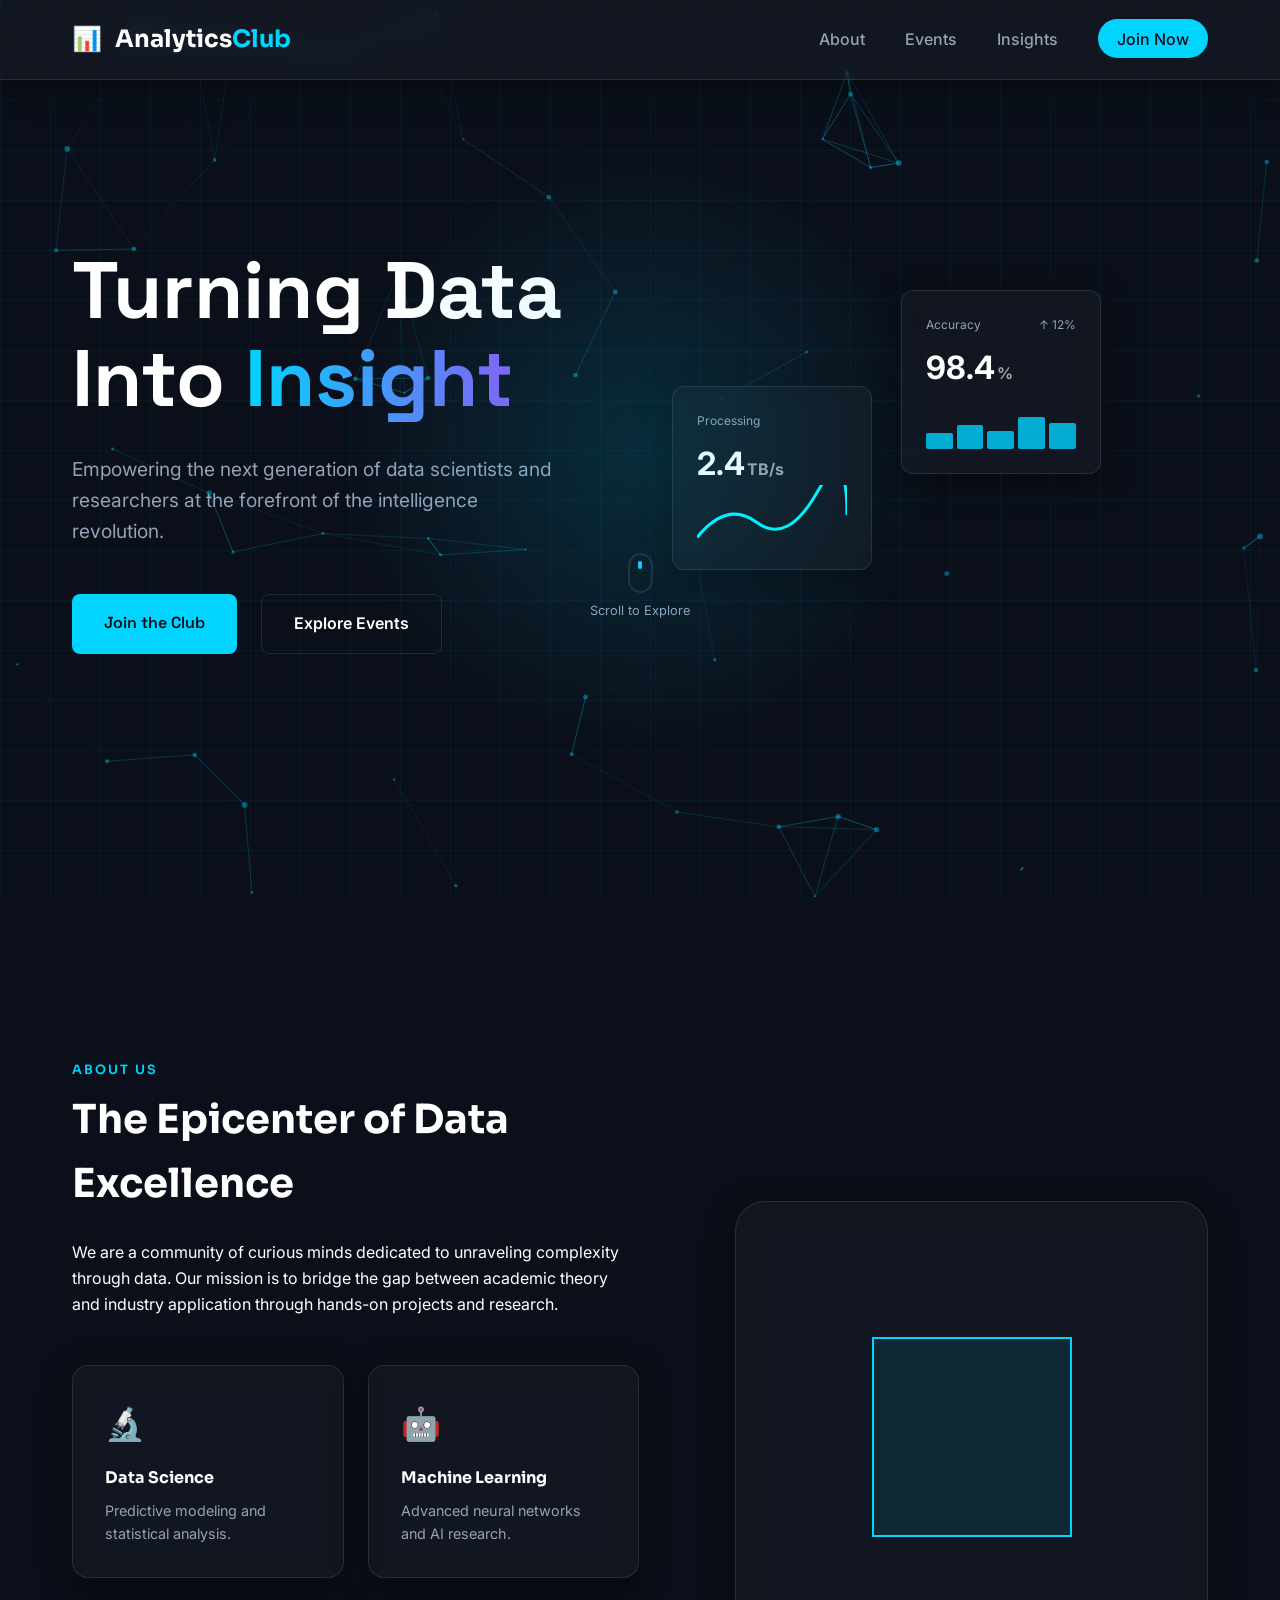
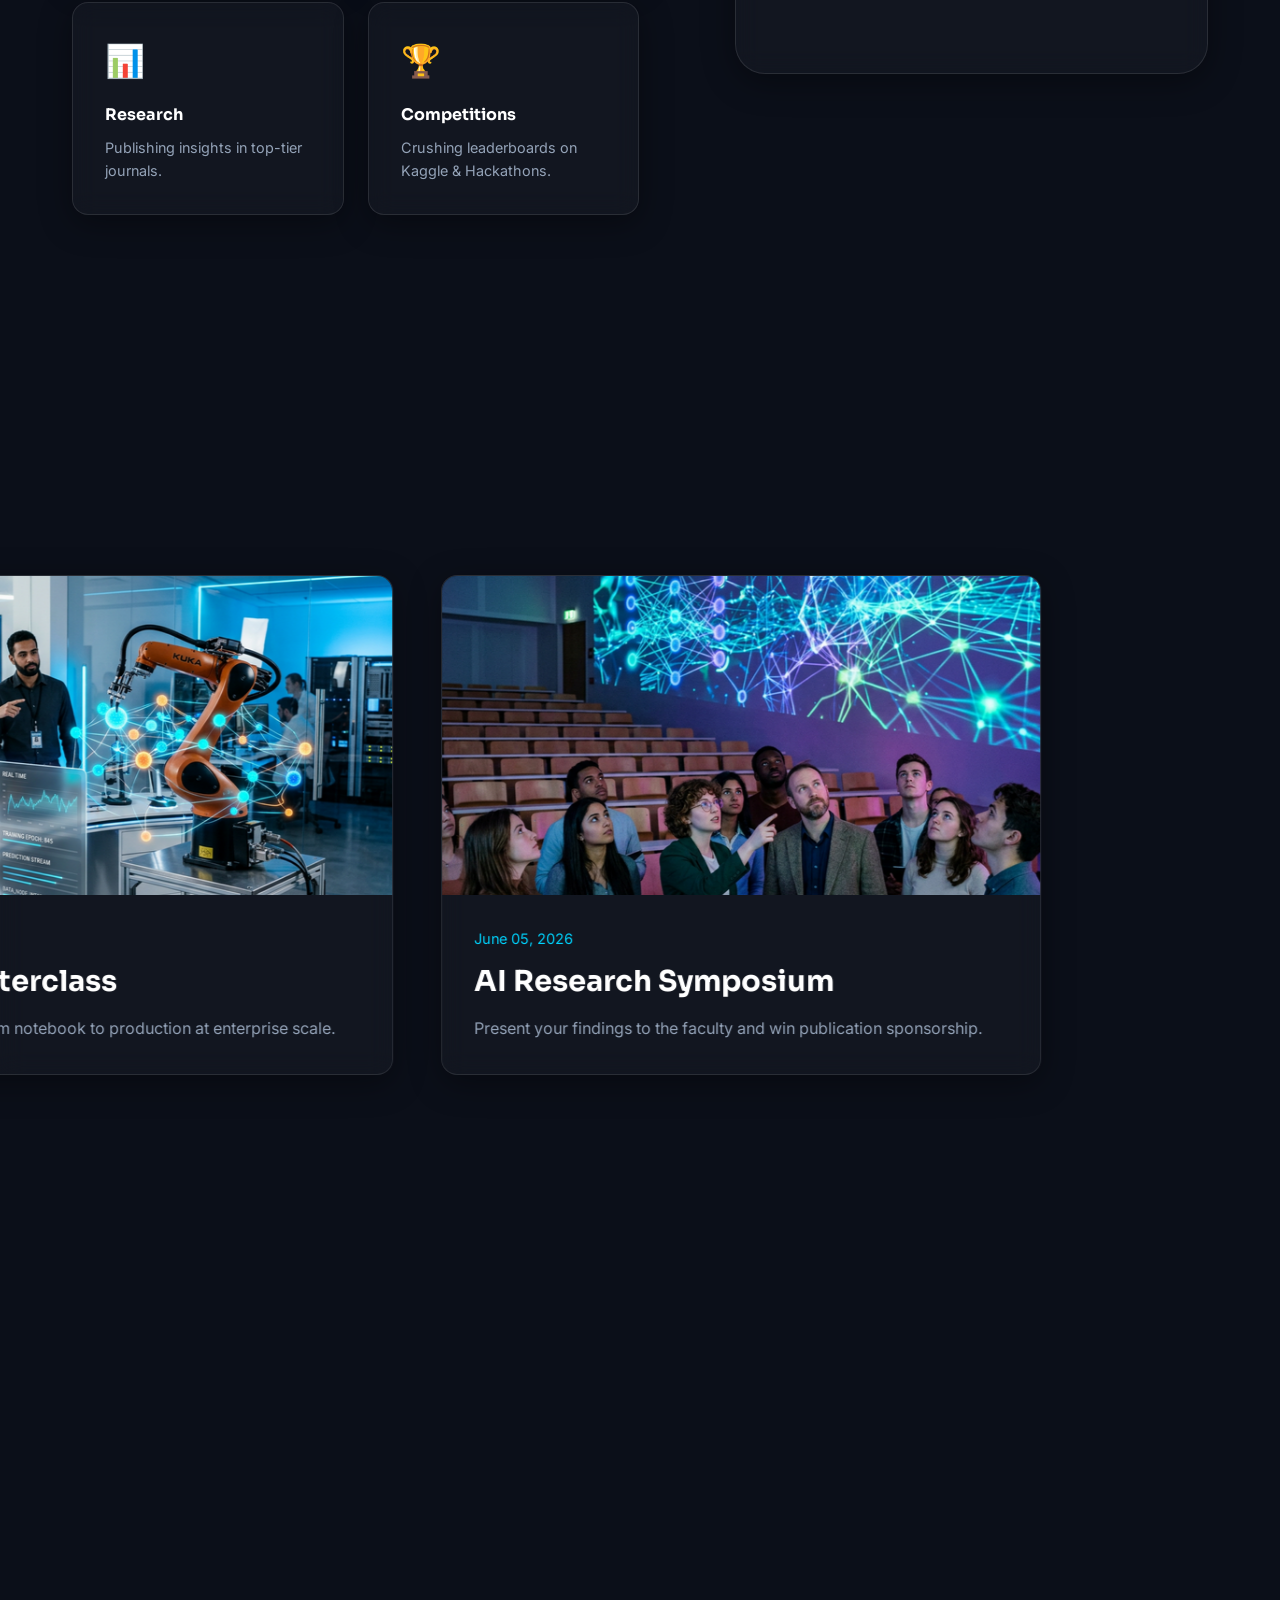
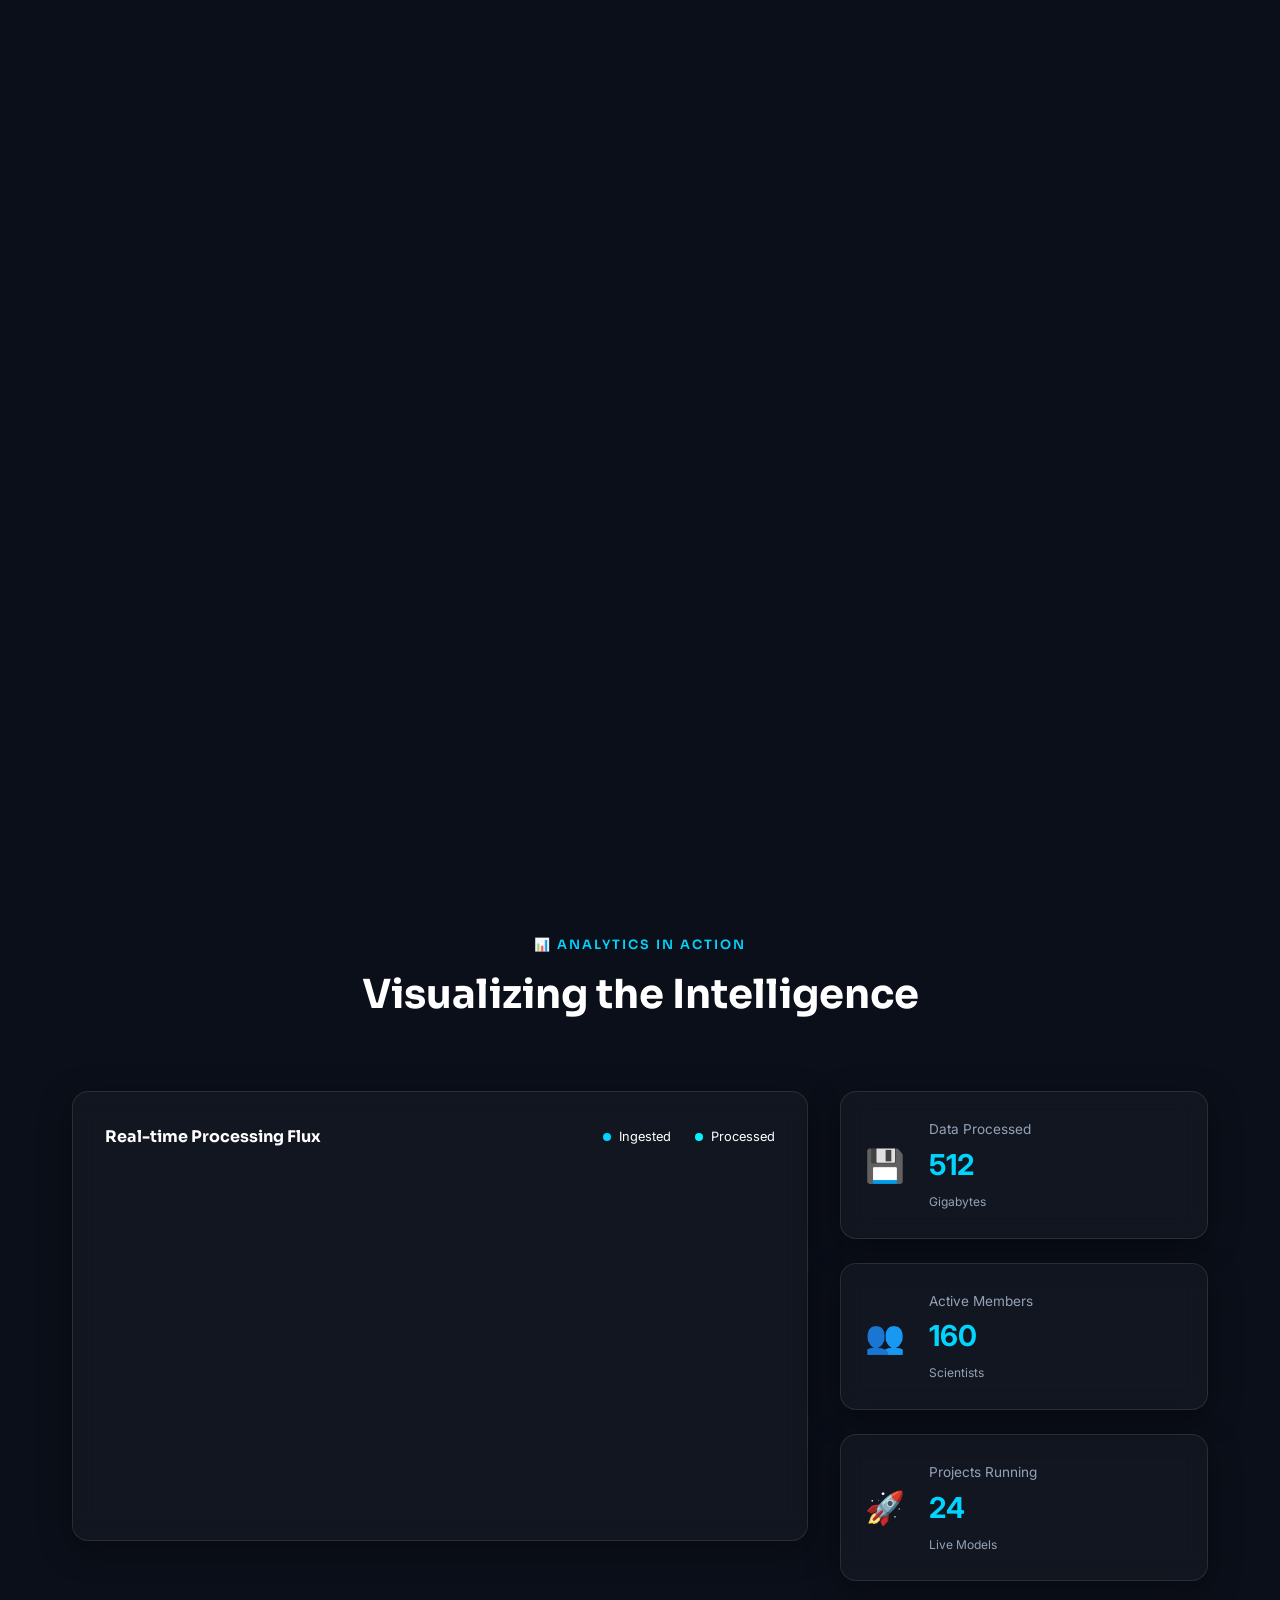
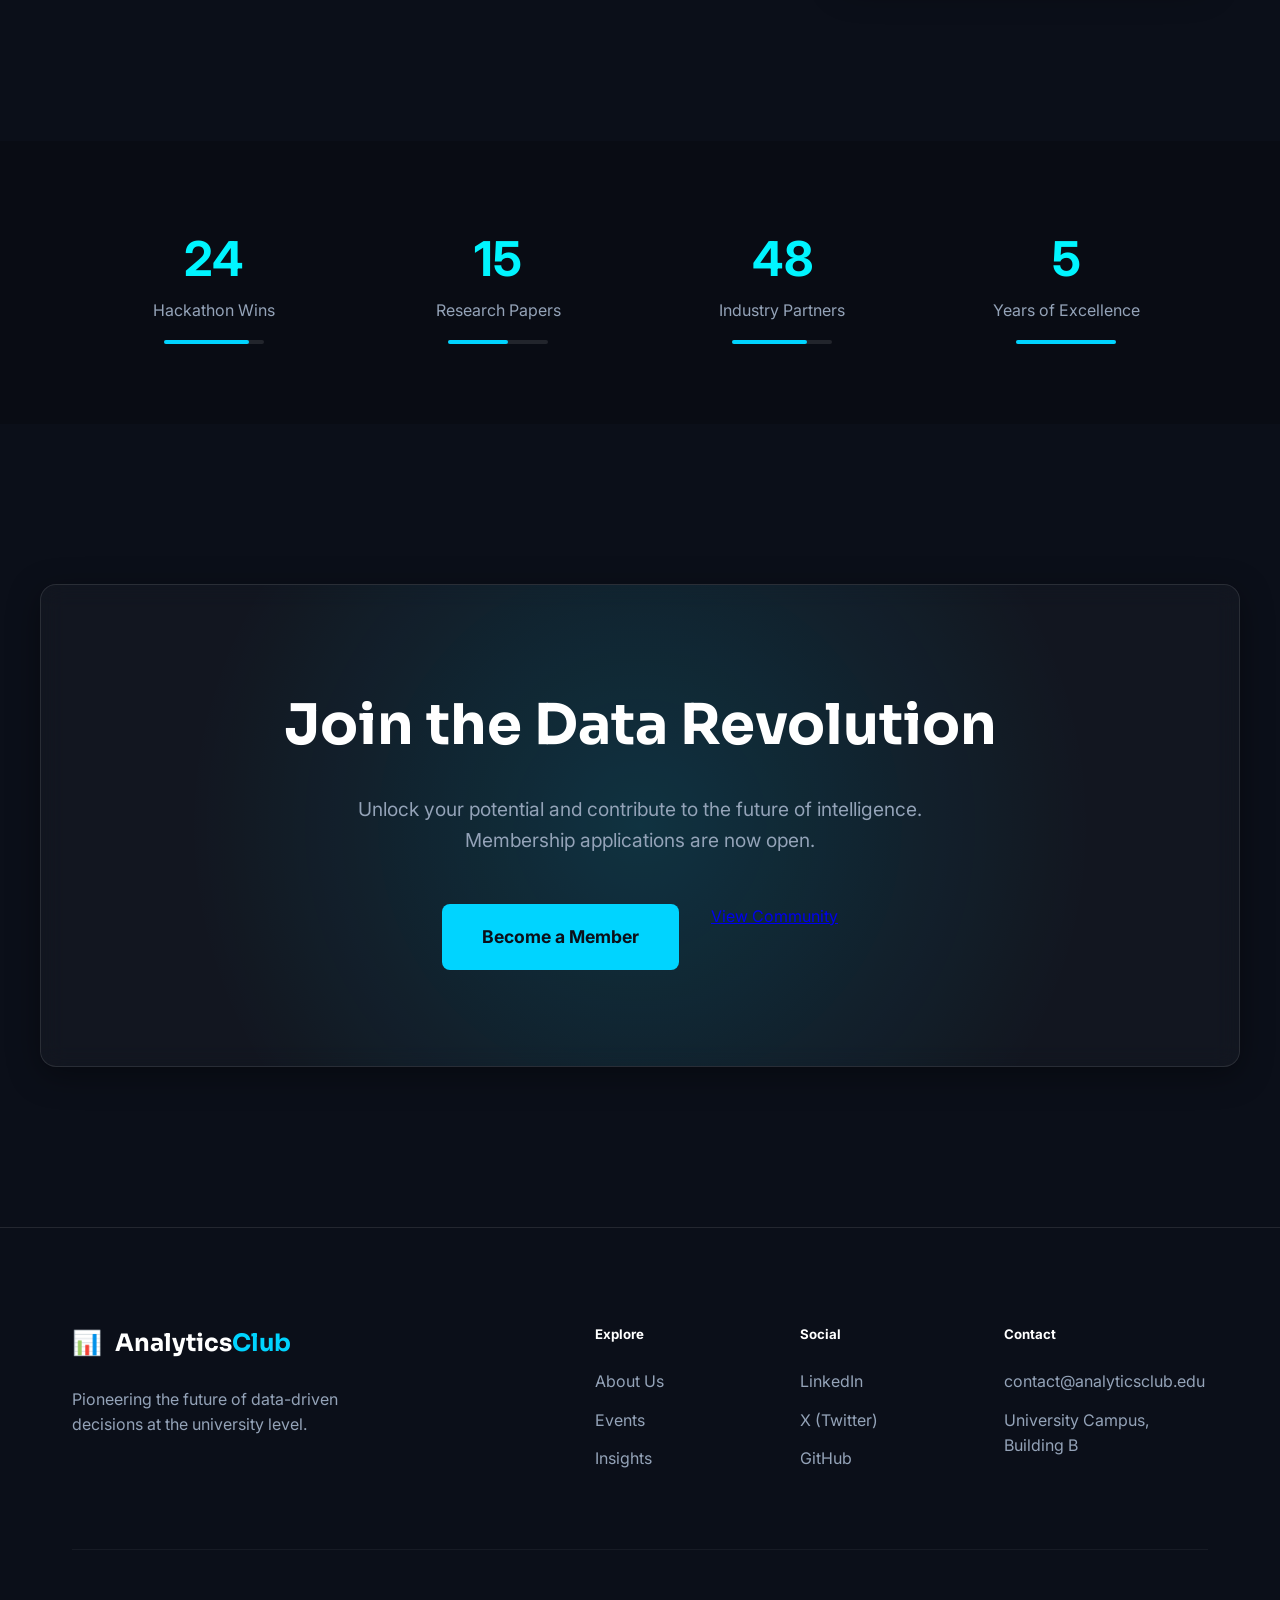
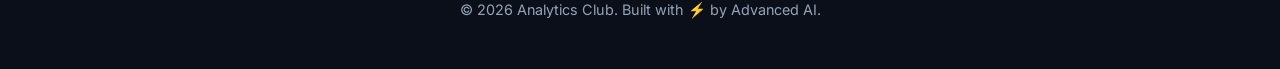
==== index.html @ 56b75495 "fixed index page" ====
<!DOCTYPE html>
<html lang="en">
<head>
    <meta charset="UTF-8">
    <meta name="viewport" content="width=device-width, initial-scale=1.0">
    <title>Analytics Club | Turning Data Into Insight</title>
    <!-- Modern Tech Fonts -->
    <link rel="preconnect" href="https://fonts.googleapis.com">
    <link rel="preconnect" href="https://fonts.gstatic.com" crossorigin>
    <link href="https://fonts.googleapis.com/css2?family=Inter:wght@300;400;600;700&family=Sora:wght@400;600;700&family=Space+Grotesk:wght@400;500;700&display=swap" rel="stylesheet">
    <link rel="stylesheet" href="/css/home.css">
</head>
<body class="deep-analytics">
    <!-- Cursor Spotlight Effect -->
    <div id="cursor-glow"></div>

    <!-- Navigation -->
    <div id="navbar"></div>

    <main>
        <!-- Hero Section -->
        <section id="hero" class="hero-section">
            <div class="grid-background"></div>
            <canvas id="hero-canvas"></canvas>
            
            <div class="container hero-content">
                <div class="hero-text-wrapper translate-z">
                    <h1 class="hero-title animate-in">Turning Data Into <span class="gradient-text">Insight</span></h1>
                    <p class="hero-subtitle animate-in">Empowering the next generation of data scientists and researchers at the forefront of the intelligence revolution.</p>
                    <div class="hero-actions animate-in">
                        <a href="#join" class="btn-primary">Join the Club</a>
                        <a href="#events" class="btn-secondary">Explore Events</a>
                    </div>
                </div>

                <!-- Floating UI Cards -->
                <div class="floating-ui-elements">
                    <div class="ui-card glass float-1">
                        <div class="card-header">
                            <span class="label">Accuracy</span>
                            <span class="trend pos">↑ 12%</span>
                        </div>
                        <div class="card-value">98.4<span class="unit">%</span></div>
                        <div class="mini-chart bar-chart">
                            <div class="bar" style="height: 40%"></div>
                            <div class="bar" style="height: 60%"></div>
                            <div class="bar" style="height: 45%"></div>
                            <div class="bar" style="height: 80%"></div>
                            <div class="bar" style="height: 65%"></div>
                        </div>
                    </div>
                    <div class="ui-card glass float-2">
                        <div class="card-header">
                            <span class="label">Processing</span>
                        </div>
                        <div class="card-value">2.4<span class="unit">TB/s</span></div>
                        <div class="mini-chart line-chart">
                            <svg viewBox="0 0 100 40">
                                <path d="M0 35 Q 20 10, 40 25 T 80 5 T 100 20" fill="none" stroke="var(--neon-cyan)" stroke-width="2" />
                            </svg>
                        </div>
                    </div>
                </div>

                <div class="scroll-indicator">
                    <div class="mouse">
                        <div class="wheel"></div>
                    </div>
                    <span>Scroll to Explore</span>
                </div>
            </div>
        </section>

        <!-- About Section -->
        <section id="about" class="about-section">
            <div class="container grid-split">
                <div class="about-text reveal-left">
                    <h2 class="section-tag">About Us</h2>
                    <h3 class="section-title">The Epicenter of Data Excellence</h3>
                    <p>We are a community of curious minds dedicated to unraveling complexity through data. Our mission is to bridge the gap between academic theory and industry application through hands-on projects and research.</p>
                    
                    <div class="feature-grid">
                        <div class="feature-card glass">
                            <div class="icon">🔬</div>
                            <h4>Data Science</h4>
                            <p>Predictive modeling and statistical analysis.</p>
                        </div>
                        <div class="feature-card glass">
                            <div class="icon">🤖</div>
                            <h4>Machine Learning</h4>
                            <p>Advanced neural networks and AI research.</p>
                        </div>
                        <div class="feature-card glass">
                            <div class="icon">📊</div>
                            <h4>Research</h4>
                            <p>Publishing insights in top-tier journals.</p>
                        </div>
                        <div class="feature-card glass">
                            <div class="icon">🏆</div>
                            <h4>Competitions</h4>
                            <p>Crushing leaderboards on Kaggle & Hackathons.</p>
                        </div>
                    </div>
                </div>
                <div class="about-visual reveal-right">
                    <div class="visual-wrapper glass">
                        <!-- Dynamic Analytics Mesh or Image -->
                        <div class="analytics-cube">
                            <div class="side front"></div>
                            <div class="side back"></div>
                            <div class="side right"></div>
                            <div class="side left"></div>
                            <div class="side top"></div>
                            <div class="side bottom"></div>
                        </div>
                        <div class="nodes-overlay"></div>
                    </div>
                </div>
            </div>
        </section>

        <!-- Horizontal Scroll Events Section -->
        <section id="events" class="horizontal-scroll-container">
            <div class="sticky-wrapper">
                <div class="scroll-content">
                    <div class="section-intro">
                        <h2 class="section-tag">Events</h2>
                        <h3 class="section-title">Upcoming Frontiers</h3>
                    </div>
                    <div class="event-cards-track">
                        <!-- Event Card 1 -->
                        <div class="event-card glass">
                            <div class="card-img">
                                <img src="/assets/images/event1.jpg" alt="Data Summit">
                                <div class="card-glow"></div>
                            </div>
                            <div class="card-info">
                                <span class="card-date">March 15, 2026</span>
                                <h4>Global Data Summit</h4>
                                <p>Join top industry leaders for a day of intensive workshops and networking.</p>
                            </div>
                        </div>
                        <!-- Event Card 2 -->
                        <div class="event-card glass">
                            <div class="card-img">
                                <img src="/assets/images/event2.jpg" alt="Hackathon">
                                <div class="card-glow"></div>
                            </div>
                            <div class="card-info">
                                <span class="card-date">April 02, 2026</span>
                                <h4>Deep Learning Hackathon</h4>
                                <p>48 hours of non-stop building. $10k in prizes for the most innovative models.</p>
                            </div>
                        </div>
                        <!-- Event Card 3 -->
                        <div class="event-card glass">
                            <div class="card-img">
                                <img src="/assets/images/event3.jpg" alt="ML Workshop">
                                <div class="card-glow"></div>
                            </div>
                            <div class="card-info">
                                <span class="card-date">May 10, 2026</span>
                                <h4>MLOps Masterclass</h4>
                                <p>Scaling intelligence from notebook to production at enterprise scale.</p>
                            </div>
                        </div>
                         <!-- Event Card 4 -->
                         <div class="event-card glass">
                            <div class="card-img">
                                <img src="/assets/images/event4.jpg" alt="Research Night">
                                <div class="card-glow"></div>
                            </div>
                            <div class="card-info">
                                <span class="card-date">June 05, 2026</span>
                                <h4>AI Research Symposium</h4>
                                <p>Present your findings to the faculty and win publication sponsorship.</p>
                            </div>
                        </div>
                    </div>
                </div>
            </div>
        </section>

        <!-- Live Data Visualization Section -->
        <section id="analytics" class="analytics-section">
            <div class="container">
                <div class="section-header center">
                    <h2 class="section-tag">📊 Analytics in Action</h2>
                    <h3 class="section-title">Visualizing the Intelligence</h3>
                </div>

                <div class="dashboard-grid">
                    <div class="main-viz-card glass reveal-up">
                        <div class="viz-header">
                            <h4>Real-time Processing Flux</h4>
                            <div class="viz-legend">
                                <span><i class="dot blue"></i> Ingested</span>
                                <span><i class="dot cyan"></i> Processed</span>
                            </div>
                        </div>
                        <div class="canvas-container">
                            <canvas id="live-chart"></canvas>
                        </div>
                    </div>

                    <div class="stats-sidebar">
                        <div class="stat-card glass reveal-right" data-delay="0.1">
                            <div class="stat-icon">💾</div>
                            <div class="stat-info">
                                <span class="label">Data Processed</span>
                                <div class="value counter" data-target="1520">0</div>
                                <span class="unit">Gigabytes</span>
                            </div>
                        </div>
                        <div class="stat-card glass reveal-right" data-delay="0.2">
                            <div class="stat-icon">👥</div>
                            <div class="stat-info">
                                <span class="label">Active Members</span>
                                <div class="value counter" data-target="450">0</div>
                                <span class="unit">Scientists</span>
                            </div>
                        </div>
                        <div class="stat-card glass reveal-right" data-delay="0.3">
                            <div class="stat-icon">🚀</div>
                            <div class="stat-info">
                                <span class="label">Projects Running</span>
                                <div class="value counter" data-target="28">0</div>
                                <span class="unit">Live Models</span>
                            </div>
                        </div>
                    </div>
                </div>
            </div>
        </section>

        <!-- Achievements Section -->
        <section class="achievements-section">
            <div class="container">
                <div class="achievements-grid">
                    <div class="achievement-item">
                        <div class="stat-value counter" data-target="50">0</div>
                        <div class="stat-label">Hackathon Wins</div>
                        <div class="mini-bar-track"><div class="mini-bar" style="width: 85%"></div></div>
                    </div>
                    <div class="achievement-item">
                        <div class="stat-value counter" data-target="15">0</div>
                        <div class="stat-label">Research Papers</div>
                        <div class="mini-bar-track"><div class="mini-bar" style="width: 60%"></div></div>
                    </div>
                    <div class="achievement-item">
                        <div class="stat-value counter" data-target="120">0</div>
                        <div class="stat-label">Industry Partners</div>
                        <div class="mini-bar-track"><div class="mini-bar" style="width: 75%"></div></div>
                    </div>
                    <div class="achievement-item">
                        <div class="stat-value counter" data-target="5">0</div>
                        <div class="stat-label">Years of Excellence</div>
                        <div class="mini-bar-track"><div class="mini-bar" style="width: 100%"></div></div>
                    </div>
                </div>
            </div>
        </section>

        <!-- CTA Section -->
        <section id="join" class="cta-section">
            <div class="container glass cta-inner">
                <div class="glow-bg"></div>
                <h2 class="reveal-up">Join the Data Revolution</h2>
                <p class="reveal-up">Unlock your potential and contribute to the future of intelligence. Membership applications are now open.</p>
                <div class="cta-btns reveal-up">
                    <a href="#" class="btn-primary-glowing">Become a Member</a>
                    <a href="#" class="btn-outline">View Community</a>
                </div>
            </div>
        </section>
    </main>

    <!-- Footer -->
    <div id="footer"></div>

    <script src="/js/components.js"></script>
    <script src="/js/home.js"></script>
</body>
</html>
---- css/home.css ----
:root {
    /* Color Palette */
    --bg-deep: #0B0F19;
    --bg-card: rgba(255, 255, 255, 0.03);
    --bg-card-hover: rgba(255, 255, 255, 0.06);
    --border-glass: rgba(255, 255, 255, 0.1);
    
    --neon-blue: #00D4FF;
    --neon-cyan: #00F5FF;
    --neon-violet: #8B5CF6;
    --text-primary: #FFFFFF;
    --text-secondary: #94A3B8;
    
    --gradient-blue: linear-gradient(135deg, #00D4FF 0%, #0072FF 100%);
    --gradient-fusion: linear-gradient(90deg, #00D4FF 0%, #8B5CF6 100%);
    --gradient-glow: radial-gradient(circle at var(--mouse-x, 50%) var(--mouse-y, 50%), rgba(0, 212, 255, 0.15) 0%, transparent 40%);

    /* Spacing & Sizing */
    --container-width: 1200px;
    --nav-height: 80px;
    
    /* Animation */
    --spring-easing: cubic-bezier(0.4, 0, 0.2, 1);
}

* {
    margin: 0;
    padding: 0;
    box-sizing: border-box;
    scroll-behavior: smooth;
}

body {
    background-color: var(--bg-deep);
    color: var(--text-primary);
    font-family: 'Inter', sans-serif;
    line-height: 1.6;
    overflow-x: hidden;
    -webkit-font-smoothing: antialiased;
}

h1, h2, h3, h4, .logo-text {
    font-family: 'Sora', sans-serif;
    font-weight: 700;
}

.container {
    max-width: var(--container-width);
    margin: 0 auto;
    padding: 0 2rem;
}

/* Global Elements */
.glass {
    background: var(--bg-card);
    backdrop-filter: blur(12px);
    -webkit-backdrop-filter: blur(12px);
    border: 1px solid var(--border-glass);
    border-radius: 16px;
    box-shadow: 0 8px 32px 0 rgba(0, 0, 0, 0.37);
}

.gradient-text {
    background: var(--gradient-fusion);
    -webkit-background-clip: text;
    -webkit-text-fill-color: transparent;
}

.section-tag {
    color: var(--neon-blue);
    text-transform: uppercase;
    letter-spacing: 2px;
    font-size: 0.8rem;
    font-weight: 600;
    margin-bottom: 0.5rem;
    display: block;
}

.section-title {
    font-size: 2.5rem;
    margin-bottom: 1.5rem;
}

.center { text-align: center; }

/* Cursor Glow */
#cursor-glow {
    position: fixed;
    top: 0;
    left: 0;
    width: 100vw;
    height: 100vh;
    pointer-events: none;
    z-index: 9999;
    background: var(--gradient-glow);
    transition: opacity 0.3s;
}

/* Navbar */
.navbar {
    position: fixed;
    top: 0;
    left: 0;
    width: 100%;
    height: var(--nav-height);
    z-index: 1000;
    border-radius: 0;
    border-top: none;
    border-left: none;
    border-right: none;
}

.navbar .container {
    display: flex;
    justify-content: space-between;
    align-items: center;
    height: 100%;
}

.logo {
    display: flex;
    align-items: center;
    gap: 0.8rem;
    font-size: 1.5rem;
}

.logo-text span {
    color: var(--neon-blue);
}

.nav-links {
    display: flex;
    list-style: none;
    gap: 2.5rem;
    align-items: center;
}

.nav-links a {
    text-decoration: none;
    color: var(--text-secondary);
    font-weight: 500;
    transition: color 0.3s;
}

.nav-links a:hover {
    color: var(--neon-blue);
}

/* Buttons */
.btn-primary-sm {
    background: var(--neon-blue);
    color: var(--bg-deep) !important;
    padding: 0.6rem 1.2rem;
    border-radius: 50px;
}

.btn-primary {
    background: var(--neon-blue);
    color: var(--bg-deep);
    padding: 1rem 2rem;
    border-radius: 8px;
    text-decoration: none;
    font-weight: 600;
    font-family: 'Space Grotesk', sans-serif;
    transition: transform 0.3s, box-shadow 0.3s;
    display: inline-block;
}

.btn-primary:hover {
    transform: translateY(-2px);
    box-shadow: 0 0 20px rgba(0, 212, 255, 0.4);
}

.btn-secondary {
    border: 1px solid var(--border-glass);
    color: var(--text-primary);
    padding: 1rem 2rem;
    border-radius: 8px;
    text-decoration: none;
    font-weight: 600;
    transition: background 0.3s;
    display: inline-block;
}

.btn-secondary:hover {
    background: var(--bg-card-hover);
}

.btn-primary-glowing {
    background: var(--neon-blue);
    color: var(--bg-deep);
    padding: 1.2rem 2.5rem;
    border-radius: 8px;
    text-decoration: none;
    font-weight: 700;
    font-size: 1.1rem;
    position: relative;
    overflow: hidden;
    animation: glow-pulse 2s infinite alternate;
}

@keyframes glow-pulse {
    from { box-shadow: 0 0 10px rgba(0, 212, 255, 0.3); }
    to { box-shadow: 0 0 30px rgba(0, 212, 255, 0.6); }
}

/* Hero Section */
.hero-section {
    height: 100vh;
    display: flex;
    align-items: center;
    position: relative;
    overflow: hidden;
}

.grid-background {
    position: absolute;
    inset: 0;
    background-image: 
        linear-gradient(rgba(0, 212, 255, 0.05) 1px, transparent 1px),
        linear-gradient(90deg, rgba(0, 212, 255, 0.05) 1px, transparent 1px);
    background-size: 50px 50px;
    z-index: 1;
}

#hero-canvas {
    position: absolute;
    inset: 0;
    z-index: 2;
}

.hero-content {
    position: relative;
    z-index: 10;
    display: grid;
    grid-template-columns: 1fr 1fr;
    align-items: center;
    gap: 4rem;
}

.hero-title {
    font-size: clamp(3rem, 8vw, 5rem);
    line-height: 1.1;
    margin-bottom: 2rem;
    font-family: 'Space Grotesk', sans-serif;
}

.hero-subtitle {
    font-size: 1.2rem;
    color: var(--text-secondary);
    max-width: 500px;
    margin-bottom: 3rem;
}

.hero-actions {
    display: flex;
    gap: 1.5rem;
}

/* Floating UI */
.floating-ui-elements {
    position: relative;
    height: 400px;
}

.ui-card {
    position: absolute;
    padding: 1.5rem;
    width: 200px;
    border-radius: 12px;
}

.float-1 { top: 10%; right: 20%; animation: float 6s infinite ease-in-out; }
.float-2 { bottom: 20%; left: 0%; animation: float 8s infinite ease-in-out reverse; }

@keyframes float {
    0%, 100% { transform: translateY(0) rotate(0); }
    50% { transform: translateY(-20px) rotate(2deg); }
}

.card-header {
    display: flex;
    justify-content: space-between;
    margin-bottom: 0.5rem;
    font-size: 0.75rem;
    color: var(--text-secondary);
}

.card-value {
    font-size: 2rem;
    font-weight: 700;
    margin-bottom: 1rem;
}

.card-value .unit { font-size: 1rem; opacity: 0.6; margin-left: 2px; }

.mini-chart { height: 40px; display: flex; align-items: flex-end; gap: 4px; }
.bar { flex: 1; background: var(--neon-blue); border-radius: 2px; opacity: 0.8; }

/* Scroll Indicator */
.scroll-indicator {
    position: absolute;
    bottom: 2rem;
    left: 50%;
    transform: translateX(-50%);
    display: flex;
    flex-direction: column;
    align-items: center;
    gap: 0.5rem;
    color: var(--text-secondary);
    font-size: 0.8rem;
    z-index: 10;
}

.mouse {
    width: 25px;
    height: 40px;
    border: 2px solid var(--border-glass);
    border-radius: 20px;
    position: relative;
}

.wheel {
    width: 4px;
    height: 8px;
    background-color: var(--neon-blue);
    border-radius: 2px;
    position: absolute;
    top: 6px;
    left: 50%;
    transform: translateX(-50%);
    animation: scroll-wheel 2s infinite ease-in-out;
}

@keyframes scroll-wheel {
    0% { transform: translate(-50%, 0); opacity: 0; }
    50% { transform: translate(-50%, 10px); opacity: 1; }
    100% { transform: translate(-50%, 15px); opacity: 0; }
}

/* About Section */
.about-section {
    padding: 10rem 0;
}

.grid-split {
    display: grid;
    grid-template-columns: 1.2fr 1fr;
    gap: 6rem;
    align-items: center;
}

.feature-grid {
    display: grid;
    grid-template-columns: 1fr 1fr;
    gap: 1.5rem;
    margin-top: 3rem;
}

.feature-card {
    padding: 2rem;
    transition: transform 0.4s var(--spring-easing), background 0.3s;
    cursor: default;
}

.feature-card:hover {
    transform: translateY(-10px);
    background: var(--bg-card-hover);
    border-color: var(--neon-blue);
}

.feature-card .icon {
    font-size: 2rem;
    margin-bottom: 1rem;
}

.feature-card h4 { margin-bottom: 0.5rem; }
.feature-card p { font-size: 0.9rem; color: var(--text-secondary); }

.about-visual .visual-wrapper {
    aspect-ratio: 1;
    display: flex;
    align-items: center;
    justify-content: center;
    position: relative;
    border-radius: 30px;
    overflow: hidden;
}

.analytics-cube {
    width: 200px;
    height: 200px;
    position: relative;
    transform-style: preserve-3d;
    animation: rotate 20s infinite linear;
}

.side {
    position: absolute;
    width: 100%;
    height: 100%;
    border: 2px solid var(--neon-blue);
    background: rgba(0, 212, 255, 0.05);
}

.front  { transform: translateZ(100px); }
.back   { transform: rotateY(180deg) translateZ(100px); }
.right  { transform: rotateY(90deg) translateZ(100px); }
.left   { transform: rotateY(-90deg) translateZ(100px); }
.top    { transform: rotateX(90deg) translateZ(100px); }
.bottom { transform: rotateX(-90deg) translateZ(100px); }

@keyframes rotate {
    from { transform: rotateX(0) rotateY(0); }
    to { transform: rotateX(360deg) rotateY(360deg); }
}

/* Horizontal Scroll Section */
.horizontal-scroll-container {
    height: 400vh; /* Adjust for scroll length */
    position: relative;
}

.sticky-wrapper {
    position: sticky;
    top: 0;
    height: 100vh;
    display: flex;
    align-items: center;
    overflow: hidden;
    padding: 0;
}

.scroll-content {
    display: flex;
    align-items: center;
    padding: 0 10vw;
    gap: 5vw;
    transition: transform 0.1s linear;
}

.section-intro {
    min-width: 400px;
}

.event-cards-track {
    display: flex;
    gap: 3rem;
}

.event-card {
    min-width: 600px;
    height: 500px;
    padding: 0;
    overflow: hidden;
    display: flex;
    flex-direction: column;
}

.card-img {
    height: 70%;
    position: relative;
    overflow: hidden;
}

.card-img img {
    width: 100%;
    height: 100%;
    object-fit: cover;
    transition: transform 0.6s var(--spring-easing);
}

.event-card:hover .card-img img { transform: scale(1.05); }

.card-glow {
    position: absolute;
    inset: 0;
    background: radial-gradient(circle at center, transparent 30%, rgba(0, 212, 255, 0.2));
    opacity: 0;
    transition: opacity 0.5s;
}

.event-card:hover .card-glow { opacity: 1; }

.card-info {
    padding: 2rem;
    flex-grow: 1;
}

.card-date {
    color: var(--neon-blue);
    font-size: 0.9rem;
    margin-bottom: 0.5rem;
    display: block;
}

.card-info h4 { font-size: 1.8rem; margin-bottom: 0.8rem; }
.card-info p { color: var(--text-secondary); }

/* Analytics Section */
.analytics-section {
    padding: 10rem 0;
}

.dashboard-grid {
    display: grid;
    grid-template-columns: 2fr 1fr;
    gap: 2rem;
    margin-top: 4rem;
}

.main-viz-card {
    padding: 2rem;
    height: 450px;
    display: flex;
    flex-direction: column;
}

.viz-header {
    display: flex;
    justify-content: space-between;
    margin-bottom: 2rem;
}

.viz-legend { display: flex; gap: 1.5rem; font-size: 0.8rem; }
.viz-legend span { display: flex; align-items: center; gap: 0.5rem; }
.dot { width: 8px; height: 8px; border-radius: 50%; }
.dot.blue { background: var(--neon-blue); }
.dot.cyan { background: var(--neon-cyan); }

.canvas-container { flex-grow: 1; position: relative; }
#live-chart { width: 100%; height: 100%; }

.stats-sidebar {
    display: flex;
    flex-direction: column;
    gap: 1.5rem;
}

.stat-card {
    padding: 1.5rem;
    display: flex;
    align-items: center;
    gap: 1.5rem;
}

.stat-icon { font-size: 2rem; }
.stat-info .label { font-size: 0.85rem; color: var(--text-secondary); }
.stat-info .value { font-size: 1.8rem; font-weight: 700; color: var(--neon-blue); }
.stat-info .unit { font-size: 0.75rem; color: var(--text-secondary); }

/* Achievements Section */
.achievements-section {
    background: rgba(0, 0, 0, 0.2);
    padding: 5rem 0;
}

.achievements-grid {
    display: grid;
    grid-template-columns: repeat(4, 1fr);
    text-align: center;
}

.stat-value { font-size: 3rem; font-weight: 700; color: var(--neon-cyan); }
.stat-label { color: var(--text-secondary); margin-bottom: 1rem; }

.mini-bar-track {
    width: 100px;
    height: 4px;
    background: var(--border-glass);
    margin: 0 auto;
    border-radius: 2px;
}

.mini-bar {
    height: 100%;
    background: var(--neon-blue);
    border-radius: 2px;
}

/* CTA Section */
.cta-section {
    padding: 10rem 0;
}

.cta-inner {
    padding: 6rem 4rem;
    text-align: center;
    position: relative;
    overflow: hidden;
}

.glow-bg {
    position: absolute;
    inset: 0;
    background: radial-gradient(circle at center, rgba(0, 212, 255, 0.15), transparent 70%);
    pointer-events: none;
}

.cta-section h2 { font-size: 3.5rem; margin-bottom: 1.5rem; }
.cta-section p { font-size: 1.2rem; color: var(--text-secondary); max-width: 600px; margin: 0 auto 3rem; }

.cta-btns {
    display: flex;
    justify-content: center;
    gap: 2rem;
}

/* Footer */
.footer {
    padding: 6rem 0 3rem;
    border-top: 1px solid var(--border-glass);
}

.footer-top {
    display: grid;
    grid-template-columns: 1.5fr 2fr;
    gap: 4rem;
    margin-bottom: 4rem;
}

.footer-brand p {
    margin-top: 1.5rem;
    color: var(--text-secondary);
    max-width: 300px;
}

.footer-links {
    display: grid;
    grid-template-columns: repeat(3, 1fr);
}

.link-group h5 { margin-bottom: 1.5rem; color: var(--text-primary); }
.link-group ul { list-style: none; }
.link-group li { margin-bottom: 0.8rem; color: var(--text-secondary); }
.link-group a { text-decoration: none; color: var(--text-secondary); transition: color 0.3s; }
.link-group a:hover { color: var(--neon-blue); }

.footer-bottom {
    text-align: center;
    padding-top: 3rem;
    border-top: 1px solid rgba(255, 255, 255, 0.05);
    color: var(--text-secondary);
    font-size: 0.9rem;
}

/* Base Animations */
.animate-in { opacity: 0; transform: translateY(30px); transition: 0.8s var(--spring-easing); }
.animate-in.active { opacity: 1; transform: translateY(0); }

.reveal-up { opacity: 0; transform: translateY(50px); transition: 1s var(--spring-easing); }
.reveal-left { opacity: 0; transform: translateX(-50px); transition: 1.2s var(--spring-easing); }
.reveal-right { opacity: 0; transform: translateX(50px); transition: 1.2s var(--spring-easing); }

.reveal-up.active, .reveal-left.active, .reveal-right.active { opacity: 1; transform: translate(0); }

/* Responsive */
@media (max-width: 1024px) {
    .hero-content { grid-template-columns: 1fr; text-align: center; gap: 2rem; }
    .hero-subtitle { margin: 0 auto 3rem; }
    .hero-actions { justify-content: center; }
    .floating-ui-elements { display: none; }
    
    .grid-split { grid-template-columns: 1fr; gap: 4rem; }
    .footer-top { grid-template-columns: 1fr; text-align: center; }
    .footer-brand p { margin: 1.5rem auto 0; }
    .footer-links { margin-top: 3rem; }
    
    .achievements-grid { grid-template-columns: repeat(2, 1fr); gap: 3rem; }
    .dashboard-grid { grid-template-columns: 1fr; }
}

@media (max-width: 768px) {
    .nav-links { display: none; }
    .event-card { min-width: 80vw; height: auto; }
    .section-title { font-size: 2rem; }
    .cta-section h2 { font-size: 2.5rem; }
}
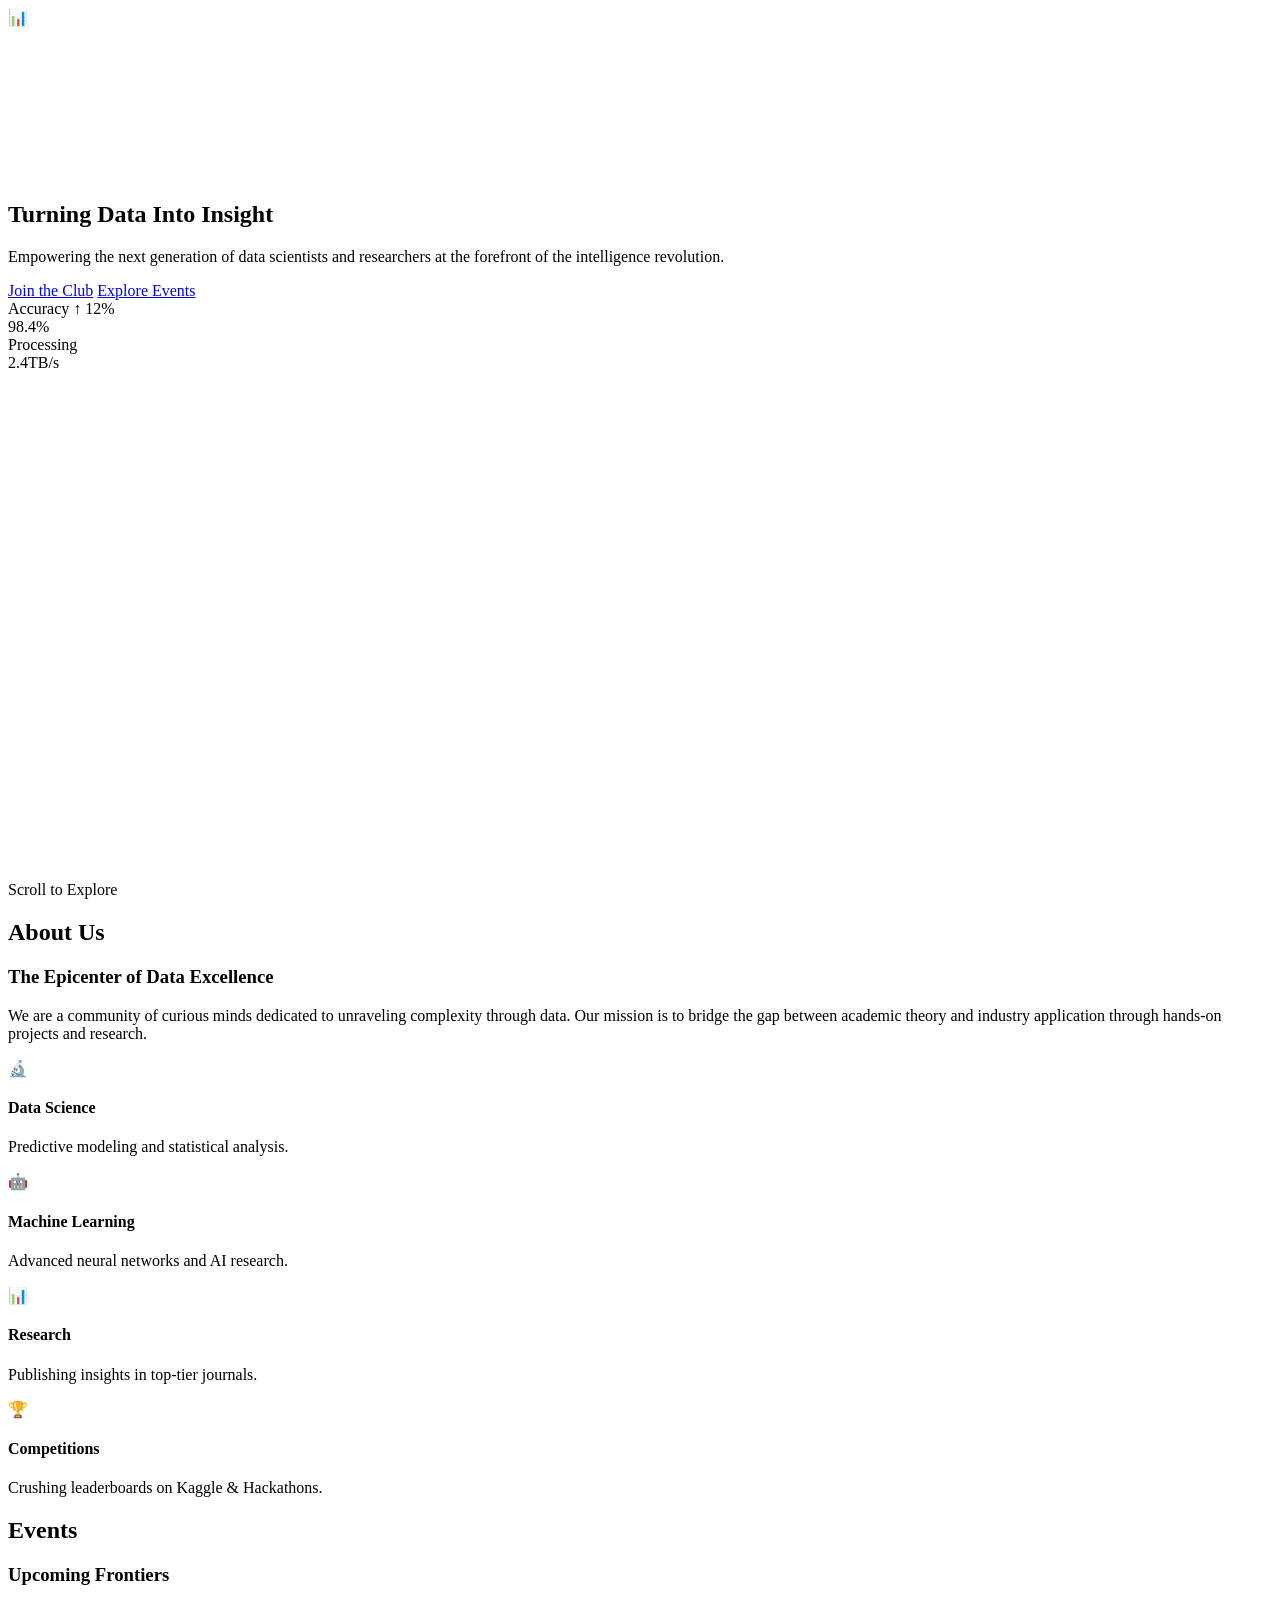
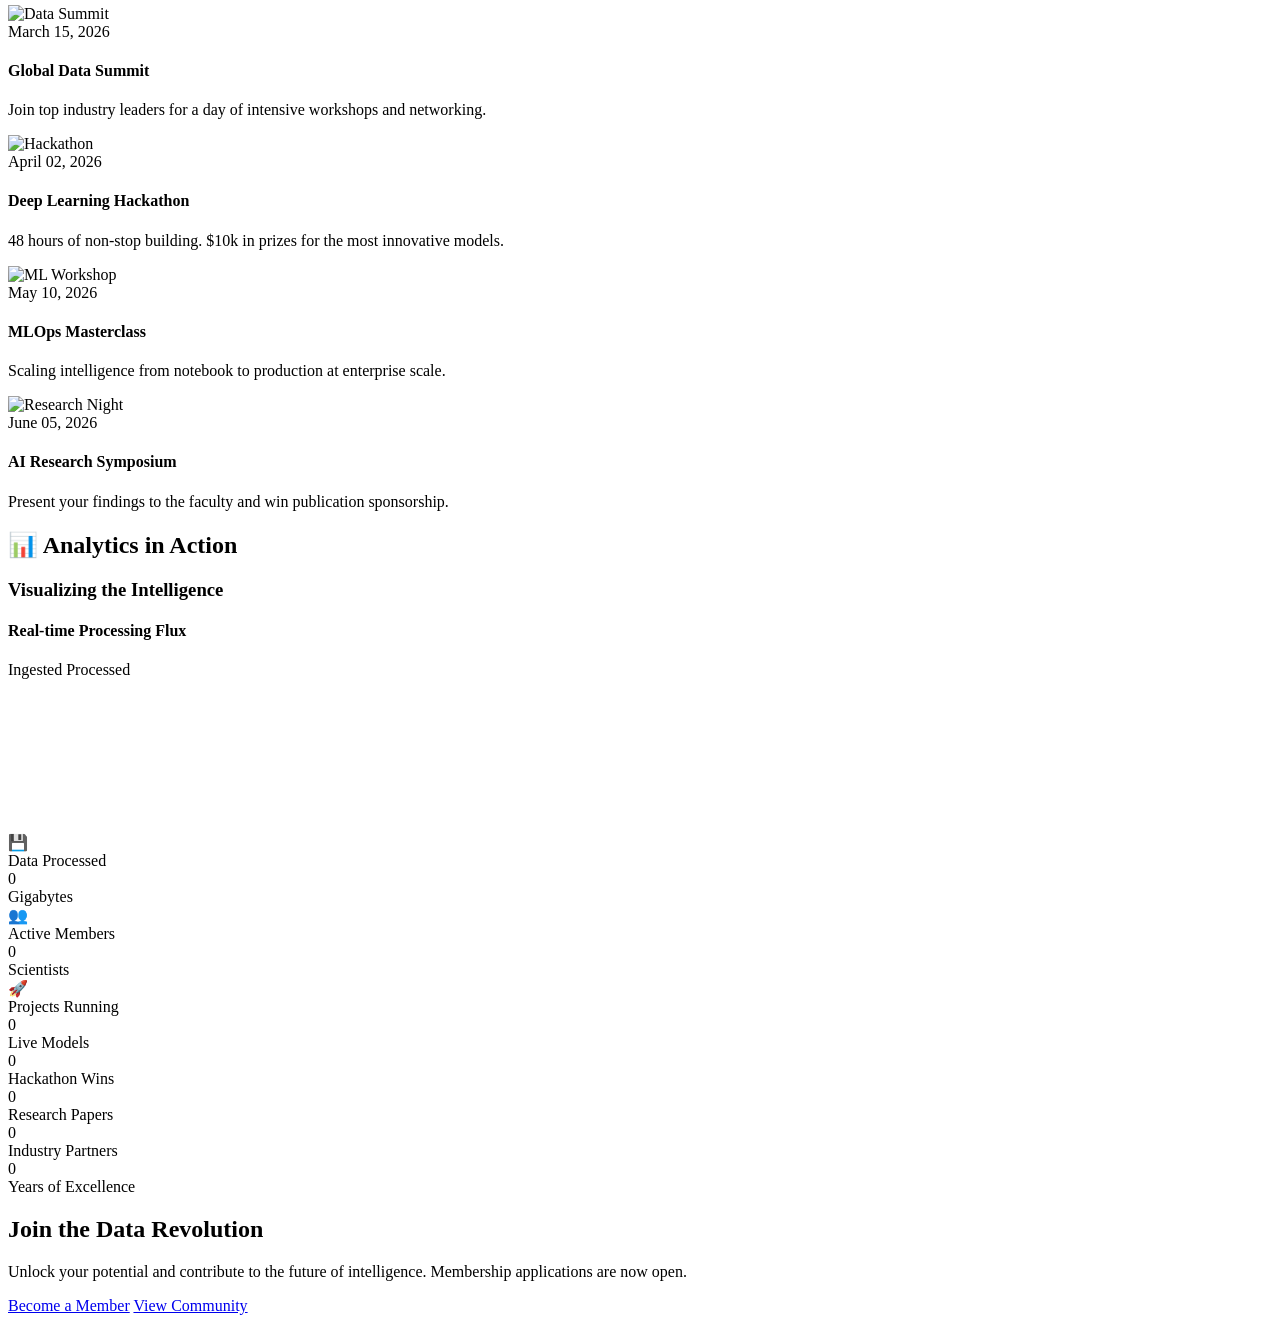
==== commit 8f80c1cd: "matched till -> 874089c8e3a43121669beb8001d5f91a89ade188 from(https://github.com/ojaswii333/Analytic" ====
--- a/index.html
+++ b/index.html
@@ -8,9 +8,26 @@
     <link rel="preconnect" href="https://fonts.googleapis.com">
     <link rel="preconnect" href="https://fonts.gstatic.com" crossorigin>
     <link href="https://fonts.googleapis.com/css2?family=Inter:wght@300;400;600;700&family=Sora:wght@400;600;700&family=Space+Grotesk:wght@400;500;700&display=swap" rel="stylesheet">
-    <link rel="stylesheet" href="/css/home.css">
+    <link rel="stylesheet" href="/Analytics-Club/css/home.css">
 </head>
 <body class="deep-analytics">
+    <!-- PRELOADER -->
+
+<div id="preloader">
+
+    <div class="loader-content">
+
+        <div class="logo-spinner">
+            📊
+        </div>
+
+        <div class="progress-bar">
+            <div class="progress"></div>
+        </div>
+
+    </div>
+
+</div>
     <!-- Cursor Spotlight Effect -->
     <div id="cursor-glow"></div>
 
@@ -131,7 +148,7 @@
                         <!-- Event Card 1 -->
                         <div class="event-card glass">
                             <div class="card-img">
-                                <img src="/assets/images/event1.jpg" alt="Data Summit">
+                                <img src="/Analytics-Club/assets/images/event1.jpg" alt="Data Summit">
                                 <div class="card-glow"></div>
                             </div>
                             <div class="card-info">
@@ -143,7 +160,7 @@
                         <!-- Event Card 2 -->
                         <div class="event-card glass">
                             <div class="card-img">
-                                <img src="/assets/images/event2.jpg" alt="Hackathon">
+                                <img src="/Analytics-Club/assets/images/event2.jpg" alt="Hackathon">
                                 <div class="card-glow"></div>
                             </div>
                             <div class="card-info">
@@ -155,7 +172,7 @@
                         <!-- Event Card 3 -->
                         <div class="event-card glass">
                             <div class="card-img">
-                                <img src="/assets/images/event3.jpg" alt="ML Workshop">
+                                <img src="/Analytics-Club/assets/images/event3.jpg" alt="ML Workshop">
                                 <div class="card-glow"></div>
                             </div>
                             <div class="card-info">
@@ -167,7 +184,7 @@
                          <!-- Event Card 4 -->
                          <div class="event-card glass">
                             <div class="card-img">
-                                <img src="/assets/images/event4.jpg" alt="Research Night">
+                                <img src="/Analytics-Club/assets/images/event4.jpg" alt="Research Night">
                                 <div class="card-glow"></div>
                             </div>
                             <div class="card-info">
@@ -278,7 +295,7 @@
     <!-- Footer -->
     <div id="footer"></div>
 
-    <script src="/js/components.js"></script>
-    <script src="/js/home.js"></script>
+    <script src="/Analytics-Club/js/components.js"></script>
+    <script src="/Analytics-Club/js/home.js"></script>
 </body>
 </html>
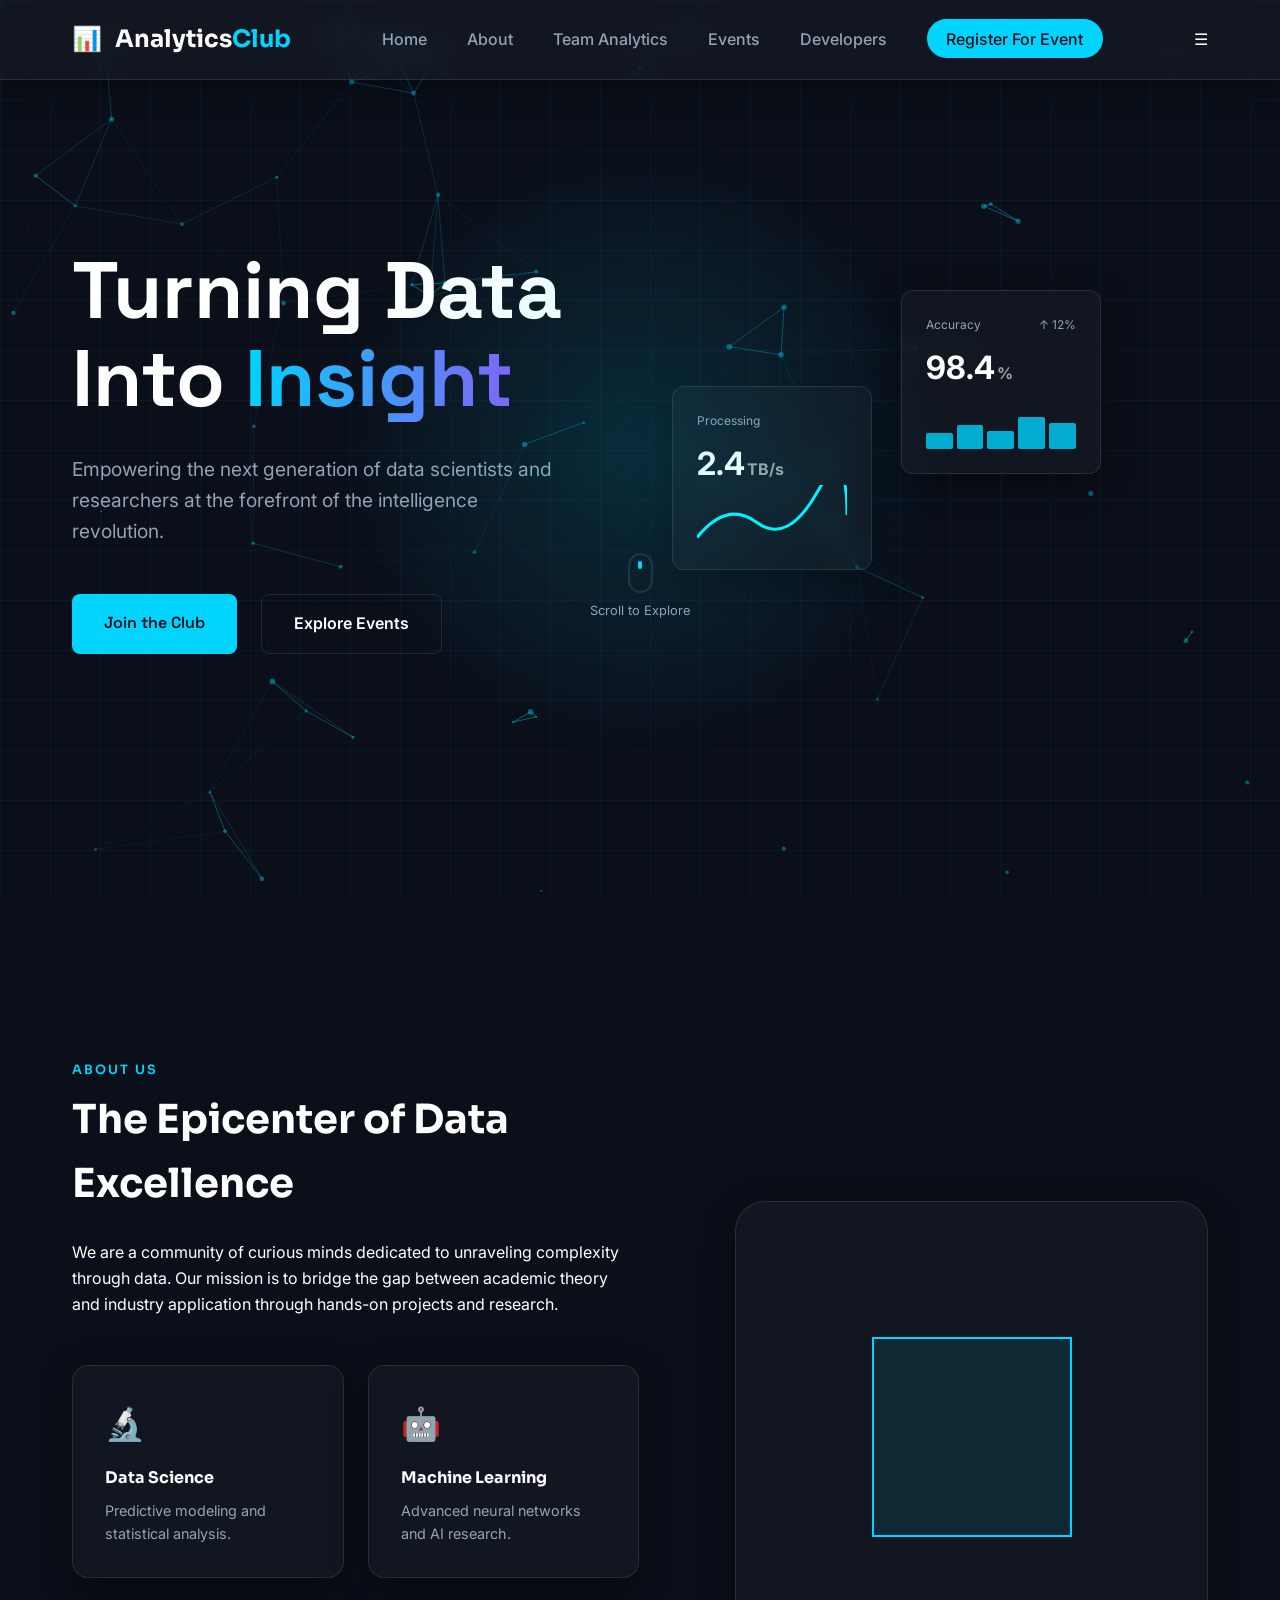
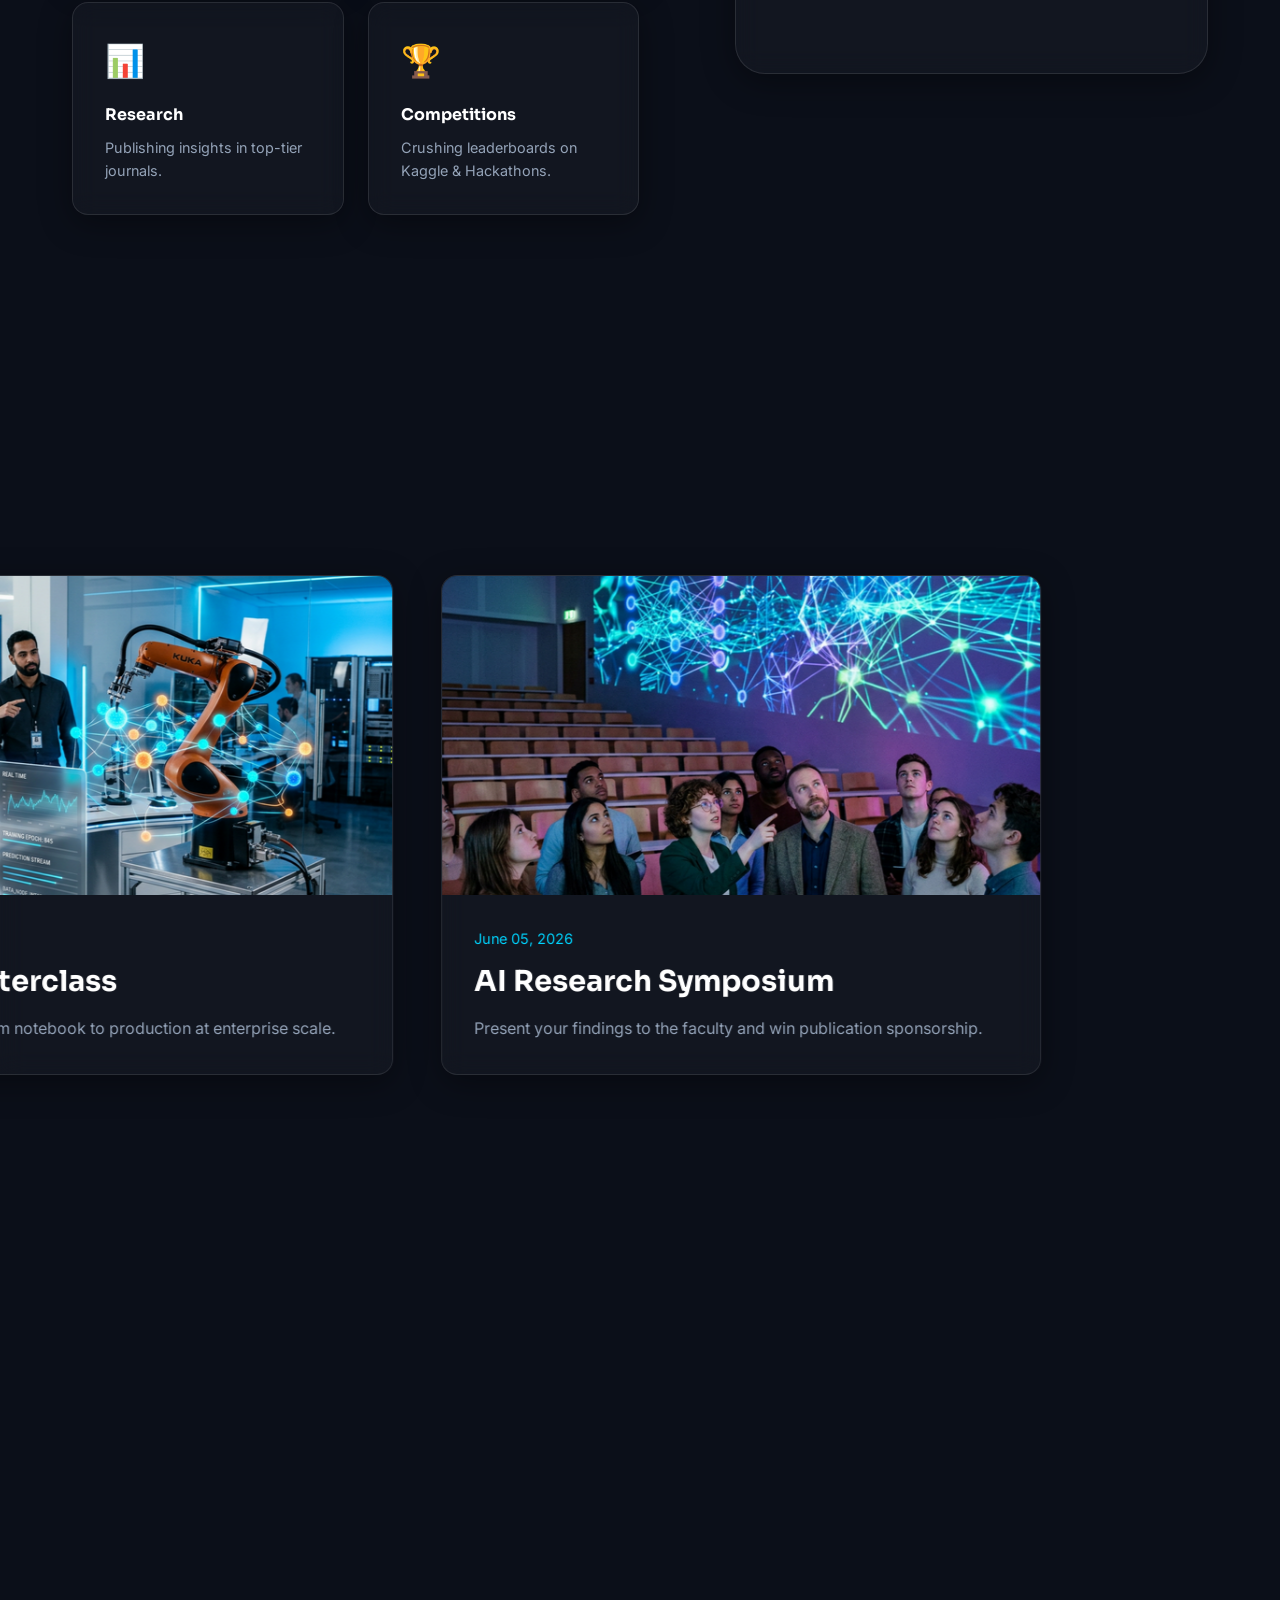
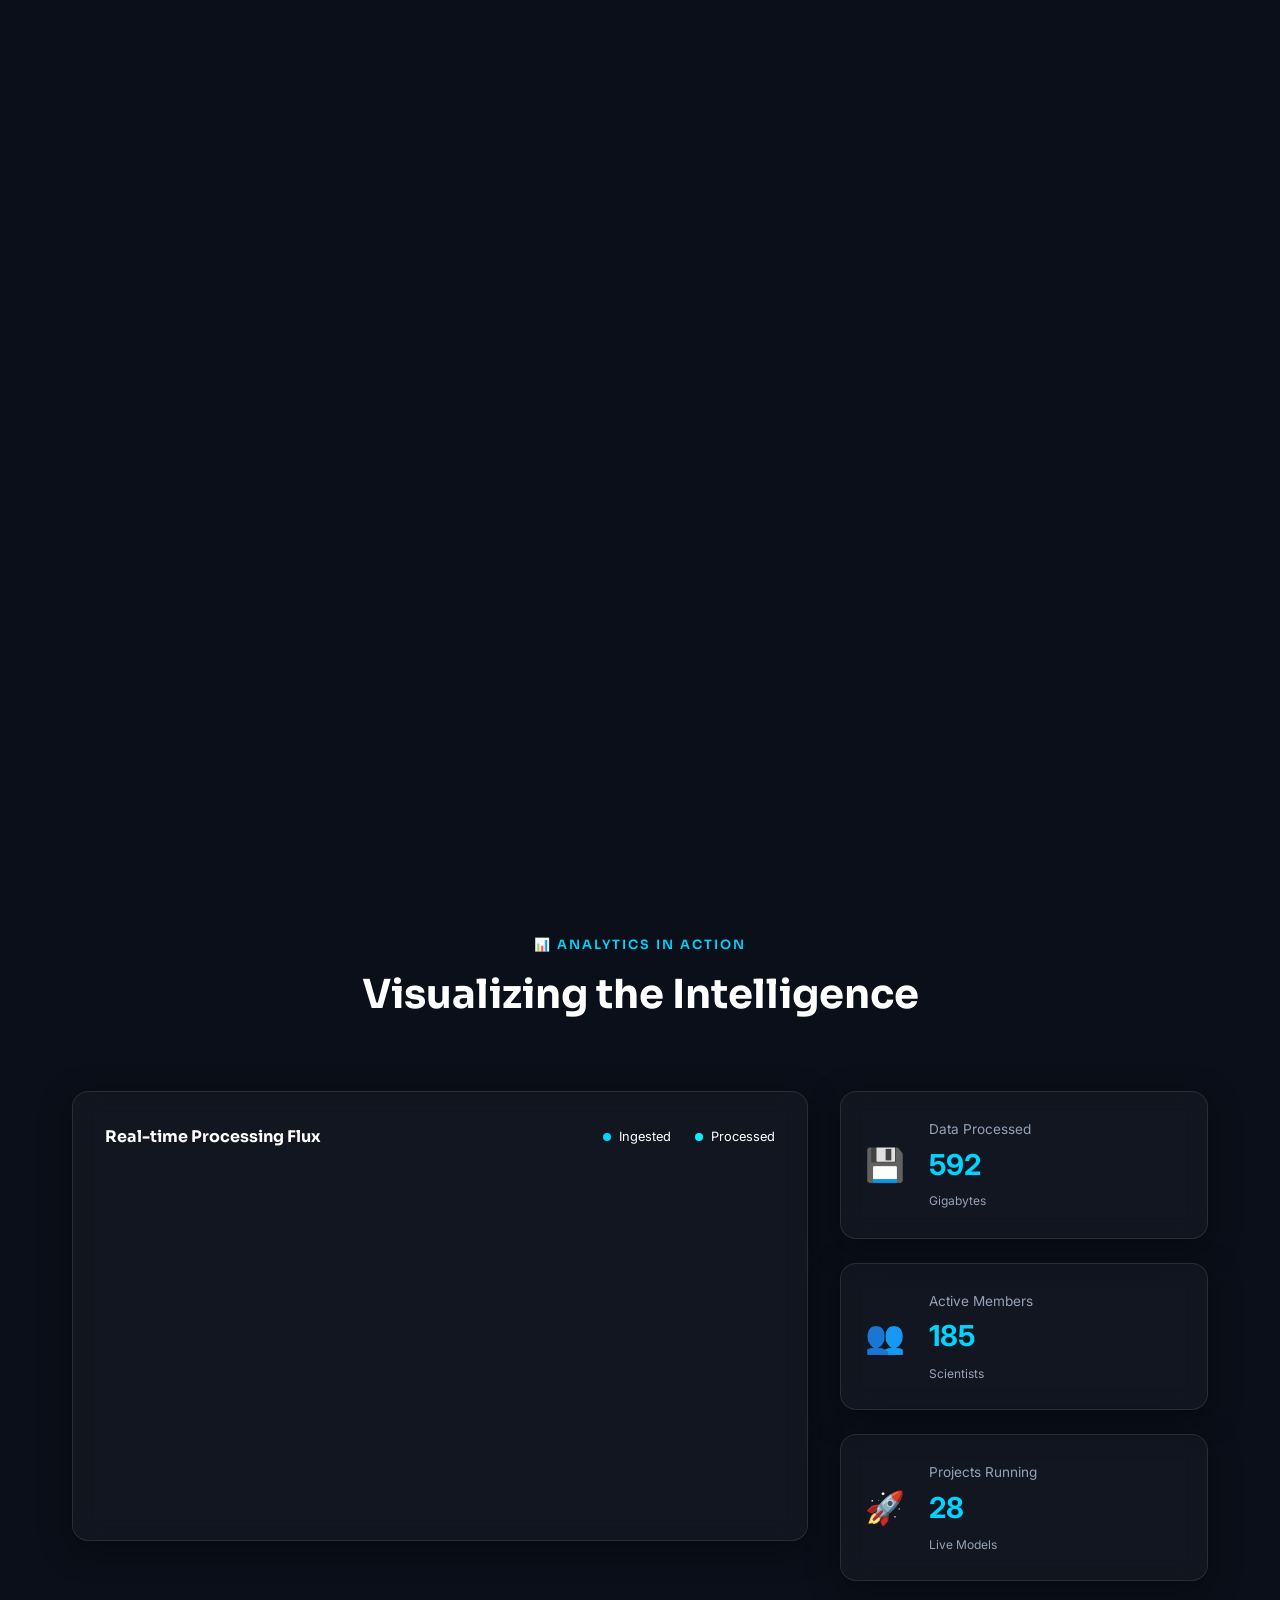
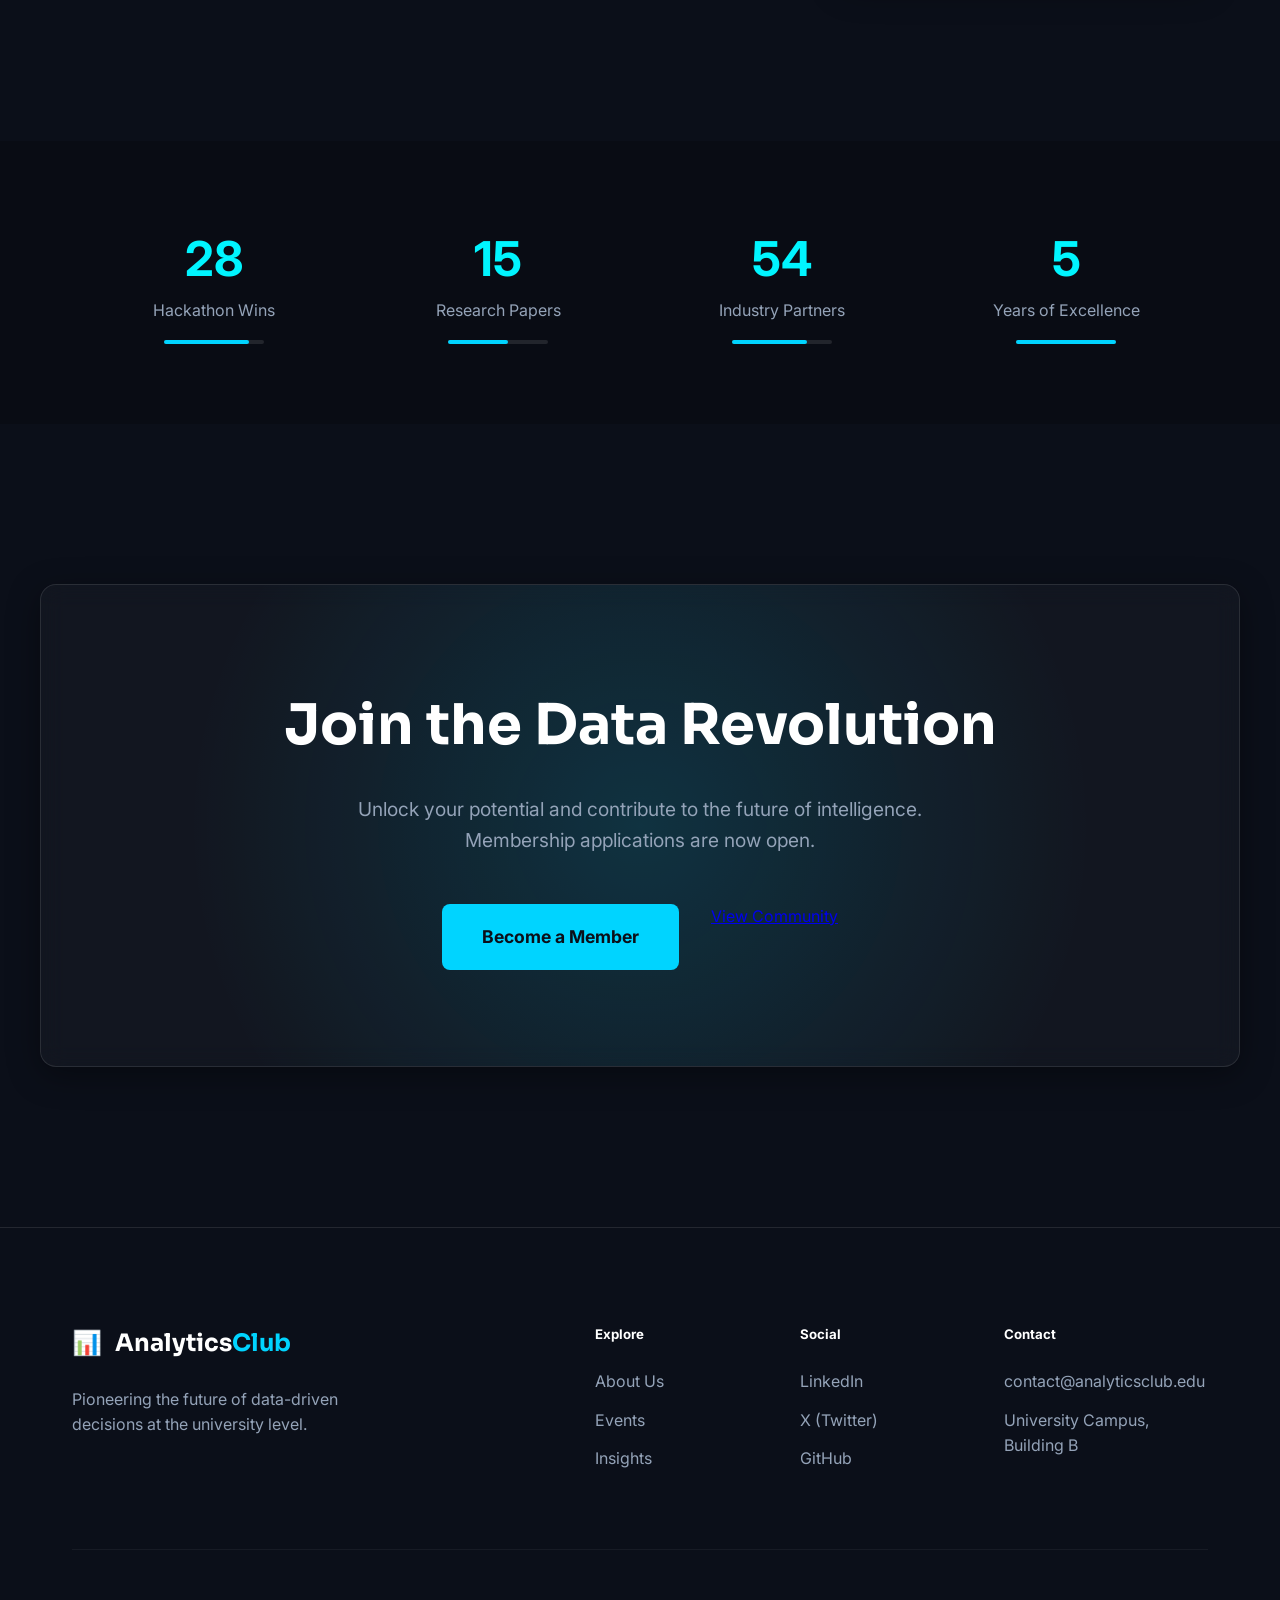
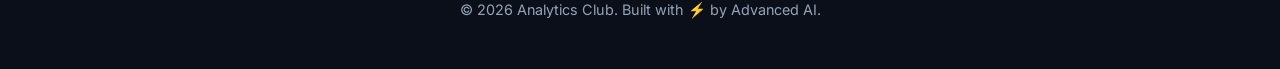
==== commit a2fa9f3a: "Fixed path issues" ====
--- a/index.html
+++ b/index.html
@@ -8,7 +8,7 @@
     <link rel="preconnect" href="https://fonts.googleapis.com">
     <link rel="preconnect" href="https://fonts.gstatic.com" crossorigin>
     <link href="https://fonts.googleapis.com/css2?family=Inter:wght@300;400;600;700&family=Sora:wght@400;600;700&family=Space+Grotesk:wght@400;500;700&display=swap" rel="stylesheet">
-    <link rel="stylesheet" href="/Analytics-Club/css/home.css">
+    <link rel="stylesheet" href="/css/home.css">
 </head>
 <body class="deep-analytics">
     <!-- PRELOADER -->
@@ -148,7 +148,7 @@
                         <!-- Event Card 1 -->
                         <div class="event-card glass">
                             <div class="card-img">
-                                <img src="/Analytics-Club/assets/images/event1.jpg" alt="Data Summit">
+                                <img src="/assets/images/event1.jpg" alt="Data Summit">
                                 <div class="card-glow"></div>
                             </div>
                             <div class="card-info">
@@ -160,7 +160,7 @@
                         <!-- Event Card 2 -->
                         <div class="event-card glass">
                             <div class="card-img">
-                                <img src="/Analytics-Club/assets/images/event2.jpg" alt="Hackathon">
+                                <img src="/assets/images/event2.jpg" alt="Hackathon">
                                 <div class="card-glow"></div>
                             </div>
                             <div class="card-info">
@@ -172,7 +172,7 @@
                         <!-- Event Card 3 -->
                         <div class="event-card glass">
                             <div class="card-img">
-                                <img src="/Analytics-Club/assets/images/event3.jpg" alt="ML Workshop">
+                                <img src="/assets/images/event3.jpg" alt="ML Workshop">
                                 <div class="card-glow"></div>
                             </div>
                             <div class="card-info">
@@ -184,7 +184,7 @@
                          <!-- Event Card 4 -->
                          <div class="event-card glass">
                             <div class="card-img">
-                                <img src="/Analytics-Club/assets/images/event4.jpg" alt="Research Night">
+                                <img src="/assets/images/event4.jpg" alt="Research Night">
                                 <div class="card-glow"></div>
                             </div>
                             <div class="card-info">
@@ -295,7 +295,7 @@
     <!-- Footer -->
     <div id="footer"></div>
 
-    <script src="/Analytics-Club/js/components.js"></script>
-    <script src="/Analytics-Club/js/home.js"></script>
+    <script src="/js/components.js"></script>
+    <script src="/js/home.js"></script>
 </body>
 </html>
--- a/css/home.css
+++ b/css/home.css
@@ -0,0 +1,1100 @@
+:root {
+    /* Color Palette */
+    --bg-deep: #0B0F19;
+    --bg-card: rgba(255, 255, 255, 0.03);
+    --bg-card-hover: rgba(255, 255, 255, 0.06);
+    --border-glass: rgba(255, 255, 255, 0.1);
+
+    --neon-blue: #00D4FF;
+    --neon-cyan: #00F5FF;
+    --neon-violet: #8B5CF6;
+    --text-primary: #FFFFFF;
+    --text-secondary: #94A3B8;
+
+    --gradient-blue: linear-gradient(135deg, #00D4FF 0%, #0072FF 100%);
+    --gradient-fusion: linear-gradient(90deg, #00D4FF 0%, #8B5CF6 100%);
+    --gradient-glow: radial-gradient(circle at var(--mouse-x, 50%) var(--mouse-y, 50%), rgba(0, 212, 255, 0.15) 0%, transparent 40%);
+
+    /* Spacing & Sizing */
+    --container-width: 1200px;
+    --nav-height: 80px;
+
+    /* Animation */
+    --spring-easing: cubic-bezier(0.4, 0, 0.2, 1);
+}
+
+/* =========================
+   PRELOADER
+========================= */
+
+#preloader {
+
+    position: fixed;
+
+    top: 0;
+    left: 0;
+
+    width: 100%;
+    height: 100%;
+
+    background: var(--bg-deep);
+
+    display: flex;
+    align-items: center;
+    justify-content: center;
+
+    z-index: 99999;
+
+}
+
+.loader-content {
+
+    display: flex;
+    flex-direction: column;
+    align-items: center;
+    gap: 30px;
+
+}
+
+
+/* spinning coin */
+
+.logo-spinner {
+
+    font-size: 60px;
+
+    animation: spinCoin 1.5s infinite linear;
+
+    transform-style: preserve-3d;
+
+}
+
+@keyframes spinCoin {
+
+    0% {
+        transform: rotateY(0deg);
+    }
+
+    100% {
+        transform: rotateY(360deg);
+    }
+
+}
+
+
+/* progress bar */
+
+.progress-bar {
+
+    width: 200px;
+    height: 4px;
+
+    background: rgba(255, 255, 255, 0.1);
+
+    border-radius: 10px;
+
+    overflow: hidden;
+
+}
+
+.progress {
+
+    width: 0%;
+    height: 100%;
+
+    background: var(--neon-blue);
+
+    animation: loading 2.5s linear forwards;
+
+}
+
+@keyframes loading {
+
+    0% {
+        width: 0%;
+    }
+
+    100% {
+        width: 100%;
+    }
+
+}
+
+* {
+    margin: 0;
+    padding: 0;
+    box-sizing: border-box;
+    scroll-behavior: smooth;
+}
+
+body {
+    background-color: var(--bg-deep);
+    color: var(--text-primary);
+    font-family: 'Inter', sans-serif;
+    line-height: 1.6;
+    overflow-x: hidden;
+    -webkit-font-smoothing: antialiased;
+}
+
+h1,
+h2,
+h3,
+h4,
+.logo-text {
+    font-family: 'Sora', sans-serif;
+    font-weight: 700;
+}
+
+.container {
+    max-width: var(--container-width);
+    margin: 0 auto;
+    padding: 0 2rem;
+}
+
+/* Global Elements */
+.glass {
+    background: var(--bg-card);
+    backdrop-filter: blur(12px);
+    -webkit-backdrop-filter: blur(12px);
+    border: 1px solid var(--border-glass);
+    border-radius: 16px;
+    box-shadow: 0 8px 32px 0 rgba(0, 0, 0, 0.37);
+}
+
+.gradient-text {
+    background: var(--gradient-fusion);
+    -webkit-background-clip: text;
+    -webkit-text-fill-color: transparent;
+}
+
+.section-tag {
+    color: var(--neon-blue);
+    text-transform: uppercase;
+    letter-spacing: 2px;
+    font-size: 0.8rem;
+    font-weight: 600;
+    margin-bottom: 0.5rem;
+    display: block;
+}
+
+.section-title {
+    font-size: 2.5rem;
+    margin-bottom: 1.5rem;
+}
+
+.center {
+    text-align: center;
+}
+
+/* Cursor Glow */
+#cursor-glow {
+    position: fixed;
+    top: 0;
+    left: 0;
+    width: 100vw;
+    height: 100vh;
+    pointer-events: none;
+    z-index: 9999;
+    background: var(--gradient-glow);
+    transition: opacity 0.3s;
+}
+
+/* Navbar */
+.navbar {
+    position: fixed;
+    top: 0;
+    left: 0;
+    width: 100%;
+    height: var(--nav-height);
+    z-index: 1000;
+    border-radius: 0;
+    border-top: none;
+    border-left: none;
+    border-right: none;
+}
+
+.navbar .container {
+    display: flex;
+    justify-content: space-between;
+    align-items: center;
+    height: 100%;
+}
+
+.logo {
+    display: flex;
+    align-items: center;
+    gap: 0.8rem;
+    font-size: 1.5rem;
+}
+
+.logo-text span {
+    color: var(--neon-blue);
+}
+
+.nav-links {
+    display: flex;
+    list-style: none;
+    gap: 2.5rem;
+    align-items: center;
+}
+
+.nav-links a {
+    text-decoration: none;
+    color: var(--text-secondary);
+    font-weight: 500;
+    transition: color 0.3s;
+}
+
+.nav-links a:hover {
+    color: var(--neon-blue);
+}
+
+/* Buttons */
+.btn-primary-sm {
+    background: var(--neon-blue);
+    color: var(--bg-deep) !important;
+    padding: 0.6rem 1.2rem;
+    border-radius: 50px;
+}
+
+.btn-primary {
+    background: var(--neon-blue);
+    color: var(--bg-deep);
+    padding: 1rem 2rem;
+    border-radius: 8px;
+    text-decoration: none;
+    font-weight: 600;
+    font-family: 'Space Grotesk', sans-serif;
+    transition: transform 0.3s, box-shadow 0.3s;
+    display: inline-block;
+}
+
+.btn-primary:hover {
+    transform: translateY(-2px);
+    box-shadow: 0 0 20px rgba(0, 212, 255, 0.4);
+}
+
+.btn-secondary {
+    border: 1px solid var(--border-glass);
+    color: var(--text-primary);
+    padding: 1rem 2rem;
+    border-radius: 8px;
+    text-decoration: none;
+    font-weight: 600;
+    transition: background 0.3s;
+    display: inline-block;
+}
+
+.btn-secondary:hover {
+    background: var(--bg-card-hover);
+}
+
+.btn-primary-glowing {
+    background: var(--neon-blue);
+    color: var(--bg-deep);
+    padding: 1.2rem 2.5rem;
+    border-radius: 8px;
+    text-decoration: none;
+    font-weight: 700;
+    font-size: 1.1rem;
+    position: relative;
+    overflow: hidden;
+    animation: glow-pulse 2s infinite alternate;
+}
+
+@keyframes glow-pulse {
+    from {
+        box-shadow: 0 0 10px rgba(0, 212, 255, 0.3);
+    }
+
+    to {
+        box-shadow: 0 0 30px rgba(0, 212, 255, 0.6);
+    }
+}
+
+/* Hero Section */
+.hero-section {
+    height: 100vh;
+    display: flex;
+    align-items: center;
+    position: relative;
+    overflow: hidden;
+}
+
+.grid-background {
+    position: absolute;
+    inset: 0;
+    background-image:
+        linear-gradient(rgba(0, 212, 255, 0.05) 1px, transparent 1px),
+        linear-gradient(90deg, rgba(0, 212, 255, 0.05) 1px, transparent 1px);
+    background-size: 50px 50px;
+    z-index: 1;
+}
+
+#hero-canvas {
+
+    position: absolute;
+
+    top: 0;
+    left: 0;
+
+    width: 100%;
+    height: 100%;
+
+    z-index: 2;
+
+    pointer-events: none;
+
+}
+
+.hero-content {
+    position: relative;
+    z-index: 10;
+    display: grid;
+    grid-template-columns: 1fr 1fr;
+    align-items: center;
+    gap: 4rem;
+}
+
+.hero-title {
+    font-size: clamp(3rem, 8vw, 5rem);
+    line-height: 1.1;
+    margin-bottom: 2rem;
+    font-family: 'Space Grotesk', sans-serif;
+}
+
+.hero-subtitle {
+    font-size: 1.2rem;
+    color: var(--text-secondary);
+    max-width: 500px;
+    margin-bottom: 3rem;
+}
+
+.hero-actions {
+    display: flex;
+    gap: 1.5rem;
+}
+
+/* Floating UI */
+.floating-ui-elements {
+    position: relative;
+    height: 400px;
+}
+
+.ui-card {
+    position: absolute;
+    padding: 1.5rem;
+    width: 200px;
+    border-radius: 12px;
+}
+
+.float-1 {
+    top: 10%;
+    right: 20%;
+    animation: float 6s infinite ease-in-out;
+}
+
+.float-2 {
+    bottom: 20%;
+    left: 0%;
+    animation: float 8s infinite ease-in-out reverse;
+}
+
+@keyframes float {
+
+    0%,
+    100% {
+        transform: translateY(0) rotate(0);
+    }
+
+    50% {
+        transform: translateY(-20px) rotate(2deg);
+    }
+}
+
+.card-header {
+    display: flex;
+    justify-content: space-between;
+    margin-bottom: 0.5rem;
+    font-size: 0.75rem;
+    color: var(--text-secondary);
+}
+
+.card-value {
+    font-size: 2rem;
+    font-weight: 700;
+    margin-bottom: 1rem;
+}
+
+.card-value .unit {
+    font-size: 1rem;
+    opacity: 0.6;
+    margin-left: 2px;
+}
+
+.mini-chart {
+    height: 40px;
+    display: flex;
+    align-items: flex-end;
+    gap: 4px;
+}
+
+.bar {
+    flex: 1;
+    background: var(--neon-blue);
+    border-radius: 2px;
+    opacity: 0.8;
+}
+
+/* Scroll Indicator */
+.scroll-indicator {
+    position: absolute;
+    bottom: 2rem;
+    left: 50%;
+    transform: translateX(-50%);
+    display: flex;
+    flex-direction: column;
+    align-items: center;
+    gap: 0.5rem;
+    color: var(--text-secondary);
+    font-size: 0.8rem;
+    z-index: 10;
+}
+
+.mouse {
+    width: 25px;
+    height: 40px;
+    border: 2px solid var(--border-glass);
+    border-radius: 20px;
+    position: relative;
+}
+
+.wheel {
+    width: 4px;
+    height: 8px;
+    background-color: var(--neon-blue);
+    border-radius: 2px;
+    position: absolute;
+    top: 6px;
+    left: 50%;
+    transform: translateX(-50%);
+    animation: scroll-wheel 2s infinite ease-in-out;
+}
+
+@keyframes scroll-wheel {
+    0% {
+        transform: translate(-50%, 0);
+        opacity: 0;
+    }
+
+    50% {
+        transform: translate(-50%, 10px);
+        opacity: 1;
+    }
+
+    100% {
+        transform: translate(-50%, 15px);
+        opacity: 0;
+    }
+}
+
+/* About Section */
+.about-section {
+    padding: 10rem 0;
+}
+
+.grid-split {
+    display: grid;
+    grid-template-columns: 1.2fr 1fr;
+    gap: 6rem;
+    align-items: center;
+}
+
+.feature-grid {
+    display: grid;
+    grid-template-columns: 1fr 1fr;
+    gap: 1.5rem;
+    margin-top: 3rem;
+}
+
+.feature-card {
+    padding: 2rem;
+    transition: transform 0.4s var(--spring-easing), background 0.3s;
+    cursor: default;
+}
+
+.feature-card:hover {
+    transform: translateY(-10px);
+    background: var(--bg-card-hover);
+    border-color: var(--neon-blue);
+}
+
+.feature-card .icon {
+    font-size: 2rem;
+    margin-bottom: 1rem;
+}
+
+.feature-card h4 {
+    margin-bottom: 0.5rem;
+}
+
+.feature-card p {
+    font-size: 0.9rem;
+    color: var(--text-secondary);
+}
+
+.about-visual .visual-wrapper {
+    aspect-ratio: 1;
+    display: flex;
+    align-items: center;
+    justify-content: center;
+    position: relative;
+    border-radius: 30px;
+    overflow: hidden;
+}
+
+.analytics-cube {
+    width: 200px;
+    height: 200px;
+    position: relative;
+    transform-style: preserve-3d;
+    animation: rotate 20s infinite linear;
+}
+
+.side {
+    position: absolute;
+    width: 100%;
+    height: 100%;
+    border: 2px solid var(--neon-blue);
+    background: rgba(0, 212, 255, 0.05);
+}
+
+.front {
+    transform: translateZ(100px);
+}
+
+.back {
+    transform: rotateY(180deg) translateZ(100px);
+}
+
+.right {
+    transform: rotateY(90deg) translateZ(100px);
+}
+
+.left {
+    transform: rotateY(-90deg) translateZ(100px);
+}
+
+.top {
+    transform: rotateX(90deg) translateZ(100px);
+}
+
+.bottom {
+    transform: rotateX(-90deg) translateZ(100px);
+}
+
+@keyframes rotate {
+    from {
+        transform: rotateX(0) rotateY(0);
+    }
+
+    to {
+        transform: rotateX(360deg) rotateY(360deg);
+    }
+}
+
+/* Horizontal Scroll Section */
+.horizontal-scroll-container {
+    height: 400vh;
+    /* Adjust for scroll length */
+    position: relative;
+}
+
+.sticky-wrapper {
+    position: sticky;
+    top: 0;
+    height: 100vh;
+    display: flex;
+    align-items: center;
+    overflow: hidden;
+    padding: 0;
+}
+
+.scroll-content {
+    display: flex;
+    align-items: center;
+    padding: 0 10vw;
+    gap: 5vw;
+    transition: transform 0.1s linear;
+}
+
+.section-intro {
+    min-width: 400px;
+}
+
+.event-cards-track {
+    display: flex;
+    gap: 3rem;
+}
+
+.event-card {
+    min-width: 600px;
+    height: 500px;
+    padding: 0;
+    overflow: hidden;
+    display: flex;
+    flex-direction: column;
+}
+
+.card-img {
+    height: 70%;
+    position: relative;
+    overflow: hidden;
+}
+
+.card-img img {
+    width: 100%;
+    height: 100%;
+    object-fit: cover;
+    transition: transform 0.6s var(--spring-easing);
+}
+
+.event-card:hover .card-img img {
+    transform: scale(1.05);
+}
+
+.card-glow {
+    position: absolute;
+    inset: 0;
+    background: radial-gradient(circle at center, transparent 30%, rgba(0, 212, 255, 0.2));
+    opacity: 0;
+    transition: opacity 0.5s;
+}
+
+.event-card:hover .card-glow {
+    opacity: 1;
+}
+
+.card-info {
+    padding: 2rem;
+    flex-grow: 1;
+}
+
+.card-date {
+    color: var(--neon-blue);
+    font-size: 0.9rem;
+    margin-bottom: 0.5rem;
+    display: block;
+}
+
+.card-info h4 {
+    font-size: 1.8rem;
+    margin-bottom: 0.8rem;
+}
+
+.card-info p {
+    color: var(--text-secondary);
+}
+
+/* Analytics Section */
+.analytics-section {
+    padding: 10rem 0;
+}
+
+.dashboard-grid {
+    display: grid;
+    grid-template-columns: 2fr 1fr;
+    gap: 2rem;
+    margin-top: 4rem;
+}
+
+.main-viz-card {
+    padding: 2rem;
+    height: 450px;
+    display: flex;
+    flex-direction: column;
+}
+
+.viz-header {
+    display: flex;
+    justify-content: space-between;
+    margin-bottom: 2rem;
+}
+
+.viz-legend {
+    display: flex;
+    gap: 1.5rem;
+    font-size: 0.8rem;
+}
+
+.viz-legend span {
+    display: flex;
+    align-items: center;
+    gap: 0.5rem;
+}
+
+.dot {
+    width: 8px;
+    height: 8px;
+    border-radius: 50%;
+}
+
+.dot.blue {
+    background: var(--neon-blue);
+}
+
+.dot.cyan {
+    background: var(--neon-cyan);
+}
+
+.canvas-container {
+    flex-grow: 1;
+    position: relative;
+}
+
+#live-chart {
+    width: 100%;
+    height: 100%;
+}
+
+.stats-sidebar {
+    display: flex;
+    flex-direction: column;
+    gap: 1.5rem;
+}
+
+.stat-card {
+    padding: 1.5rem;
+    display: flex;
+    align-items: center;
+    gap: 1.5rem;
+}
+
+.stat-icon {
+    font-size: 2rem;
+}
+
+.stat-info .label {
+    font-size: 0.85rem;
+    color: var(--text-secondary);
+}
+
+.stat-info .value {
+    font-size: 1.8rem;
+    font-weight: 700;
+    color: var(--neon-blue);
+}
+
+.stat-info .unit {
+    font-size: 0.75rem;
+    color: var(--text-secondary);
+}
+
+/* Achievements Section */
+.achievements-section {
+    background: rgba(0, 0, 0, 0.2);
+    padding: 5rem 0;
+}
+
+.achievements-grid {
+    display: grid;
+    grid-template-columns: repeat(4, 1fr);
+    text-align: center;
+}
+
+.stat-value {
+    font-size: 3rem;
+    font-weight: 700;
+    color: var(--neon-cyan);
+}
+
+.stat-label {
+    color: var(--text-secondary);
+    margin-bottom: 1rem;
+}
+
+.mini-bar-track {
+    width: 100px;
+    height: 4px;
+    background: var(--border-glass);
+    margin: 0 auto;
+    border-radius: 2px;
+}
+
+.mini-bar {
+    height: 100%;
+    background: var(--neon-blue);
+    border-radius: 2px;
+}
+
+/* CTA Section */
+.cta-section {
+    padding: 10rem 0;
+}
+
+.cta-inner {
+    padding: 6rem 4rem;
+    text-align: center;
+    position: relative;
+    overflow: hidden;
+}
+
+.glow-bg {
+    position: absolute;
+    inset: 0;
+    background: radial-gradient(circle at center, rgba(0, 212, 255, 0.15), transparent 70%);
+    pointer-events: none;
+}
+
+.cta-section h2 {
+    font-size: 3.5rem;
+    margin-bottom: 1.5rem;
+}
+
+.cta-section p {
+    font-size: 1.2rem;
+    color: var(--text-secondary);
+    max-width: 600px;
+    margin: 0 auto 3rem;
+}
+
+.cta-btns {
+    display: flex;
+    justify-content: center;
+    gap: 2rem;
+}
+
+/* Footer */
+.footer {
+    padding: 6rem 0 3rem;
+    border-top: 1px solid var(--border-glass);
+}
+
+.footer-top {
+    display: grid;
+    grid-template-columns: 1.5fr 2fr;
+    gap: 4rem;
+    margin-bottom: 4rem;
+}
+
+.footer-brand p {
+    margin-top: 1.5rem;
+    color: var(--text-secondary);
+    max-width: 300px;
+}
+
+.footer-links {
+    display: grid;
+    grid-template-columns: repeat(3, 1fr);
+}
+
+.link-group h5 {
+    margin-bottom: 1.5rem;
+    color: var(--text-primary);
+}
+
+.link-group ul {
+    list-style: none;
+}
+
+.link-group li {
+    margin-bottom: 0.8rem;
+    color: var(--text-secondary);
+}
+
+.link-group a {
+    text-decoration: none;
+    color: var(--text-secondary);
+    transition: color 0.3s;
+}
+
+.link-group a:hover {
+    color: var(--neon-blue);
+}
+
+.footer-bottom {
+    text-align: center;
+    padding-top: 3rem;
+    border-top: 1px solid rgba(255, 255, 255, 0.05);
+    color: var(--text-secondary);
+    font-size: 0.9rem;
+}
+
+/* Base Animations */
+.animate-in {
+    opacity: 0;
+    transform: translateY(30px);
+    transition: 0.8s var(--spring-easing);
+}
+
+.animate-in.active {
+    opacity: 1;
+    transform: translateY(0);
+}
+
+.reveal-up {
+    opacity: 0;
+    transform: translateY(50px);
+    transition: 1s var(--spring-easing);
+}
+
+.reveal-left {
+    opacity: 0;
+    transform: translateX(-50px);
+    transition: 1.2s var(--spring-easing);
+}
+
+.reveal-right {
+    opacity: 0;
+    transform: translateX(50px);
+    transition: 1.2s var(--spring-easing);
+}
+
+.reveal-up.active,
+.reveal-left.active,
+.reveal-right.active {
+    opacity: 1;
+    transform: translate(0);
+}
+
+/* Responsive */
+/* =========================
+   RESPONSIVE
+========================= */
+
+@media (max-width:1024px) {
+
+    .hero-content {
+
+        grid-template-columns: 1fr;
+
+        text-align: center;
+
+        gap: 2rem;
+
+    }
+
+    .hero-subtitle {
+
+        margin: 0 auto 2rem;
+
+    }
+
+    .hero-actions {
+
+        justify-content: center;
+
+    }
+
+    .floating-ui-elements {
+
+        display: none;
+
+    }
+
+    .grid-split {
+
+        grid-template-columns: 1fr;
+
+        gap: 4rem;
+
+    }
+
+    .dashboard-grid {
+
+        grid-template-columns: 1fr;
+
+    }
+
+    .achievements-grid {
+
+        grid-template-columns: repeat(2, 1fr);
+
+    }
+
+    .footer-top {
+
+        grid-template-columns: 1fr;
+
+        text-align: center;
+
+    }
+
+    .footer-brand p {
+
+        margin: 1.5rem auto 0;
+
+    }
+
+    .footer-links {
+
+        margin-top: 3rem;
+
+    }
+
+}
+
+
+@media (max-width:768px) {
+
+    .hero-section {
+
+        padding-top: var(--nav-height);
+
+    }
+
+    .hero-title {
+
+        font-size: 2.8rem;
+
+    }
+
+    .hero-subtitle {
+
+        font-size: 1rem;
+
+    }
+
+    .hero-actions {
+
+        flex-direction: column;
+
+        align-items: center;
+
+        gap: 1rem;
+
+    }
+
+    .event-card {
+
+        min-width: 85vw;
+
+        height: auto;
+
+    }
+
+    .section-title {
+
+        font-size: 2rem;
+
+    }
+
+    .cta-section h2 {
+
+        font-size: 2.2rem;
+
+    }
+
+    .btn-primary,
+    .btn-secondary {
+
+        width: 100%;
+        text-align: center;
+
+    }
+
+    .container {
+        padding: 0 1.2rem;
+    }
+
+}
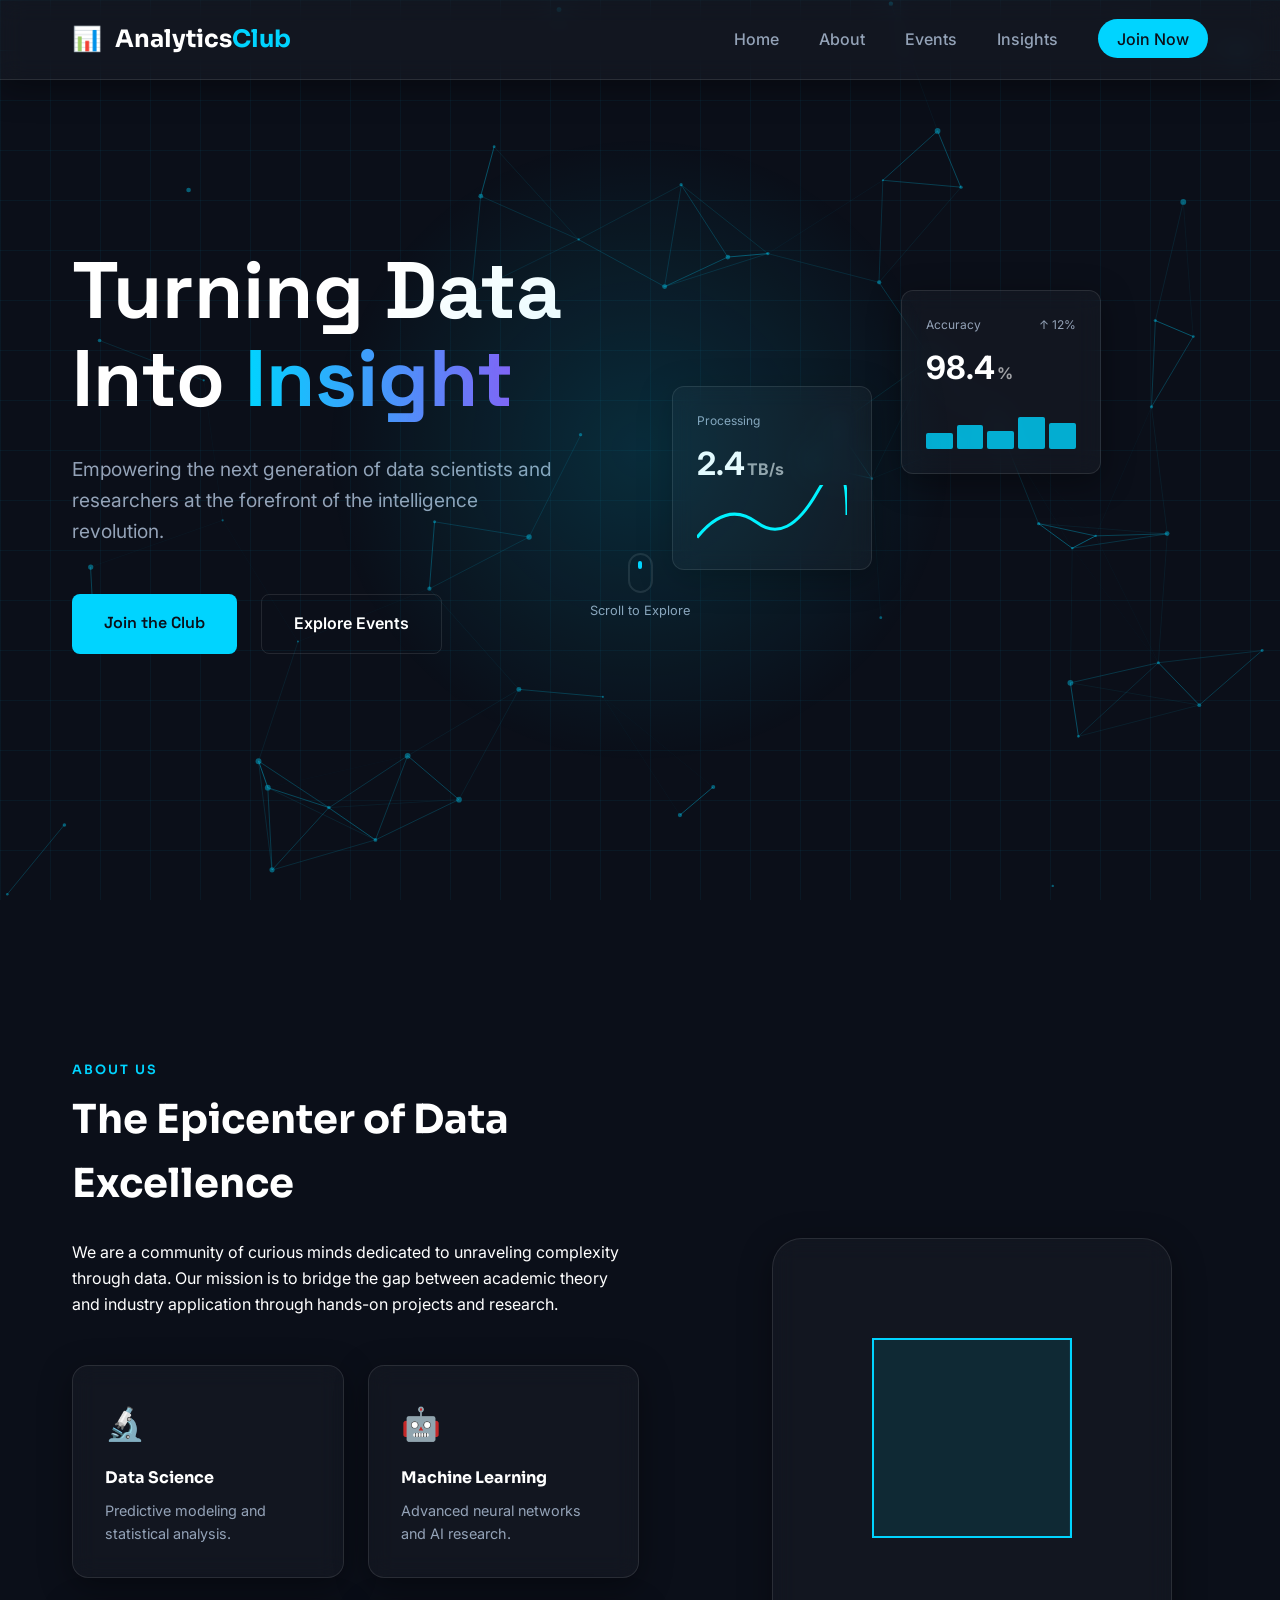
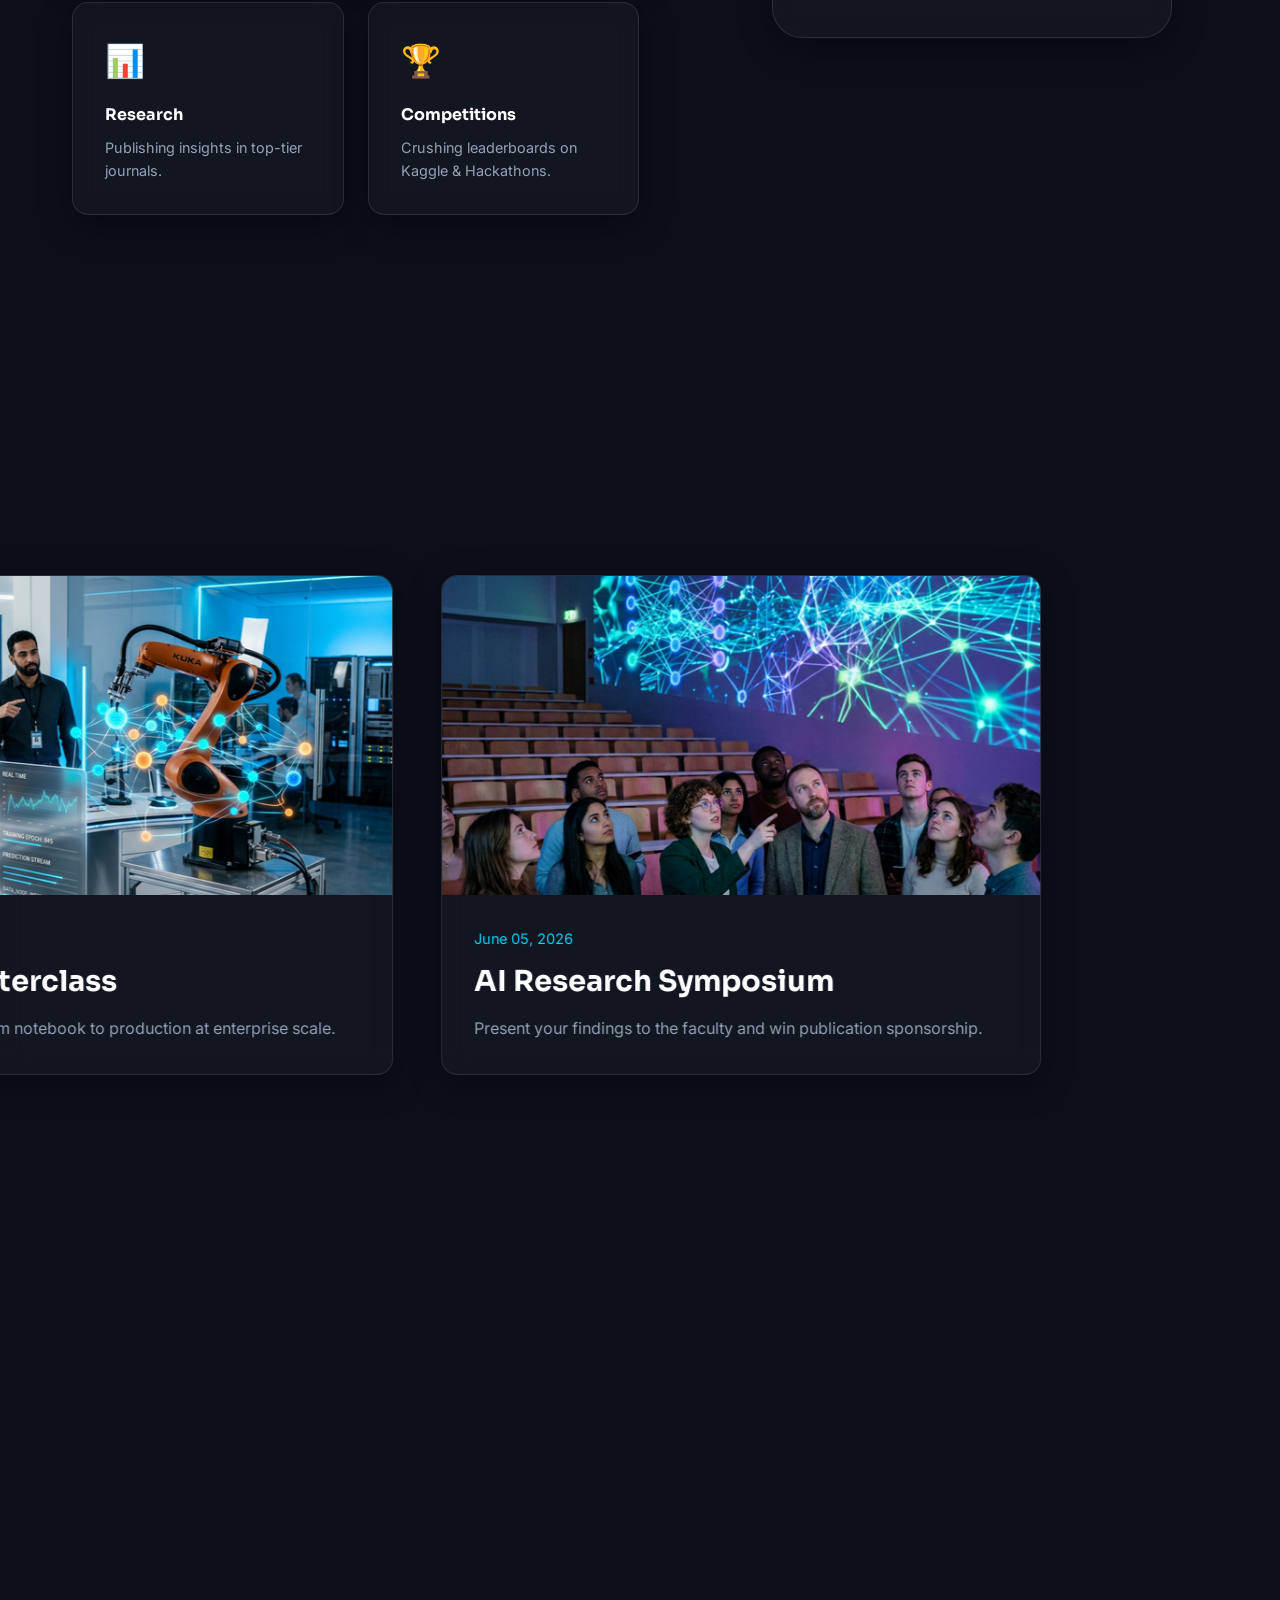
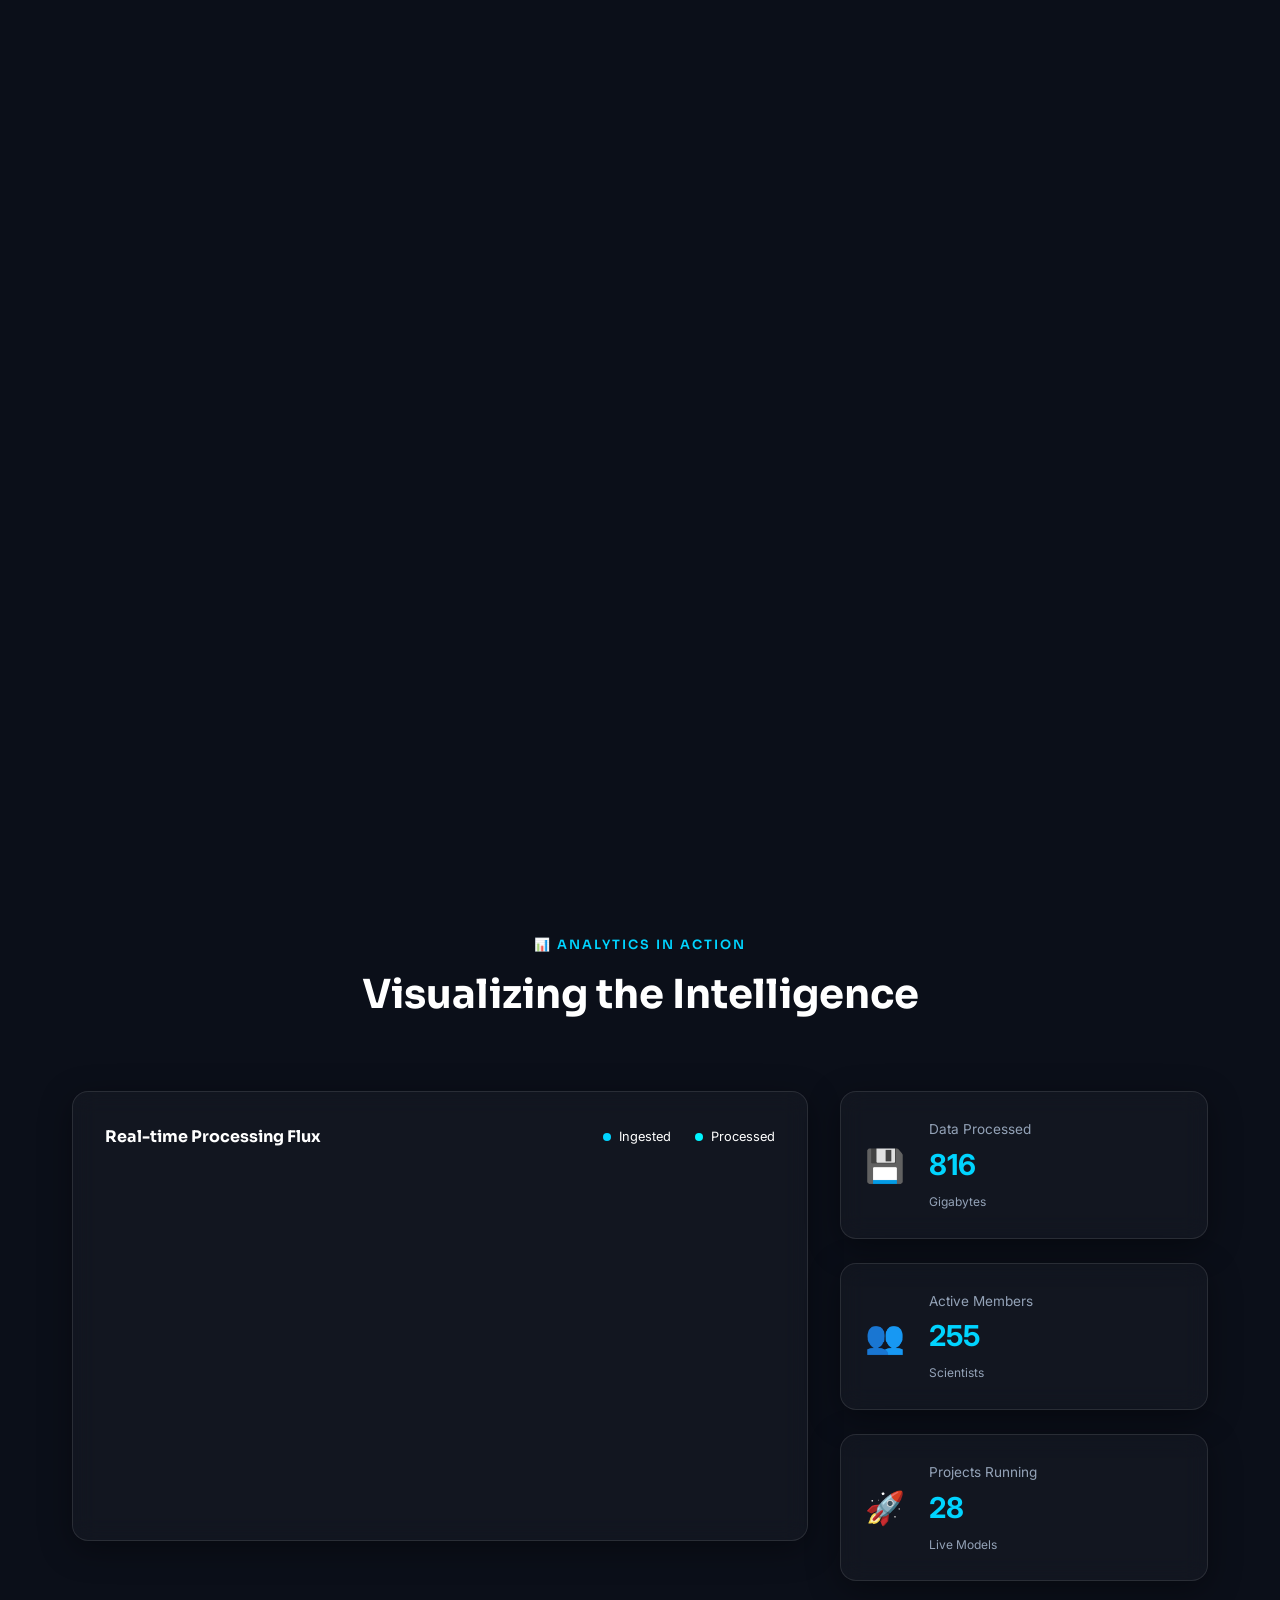
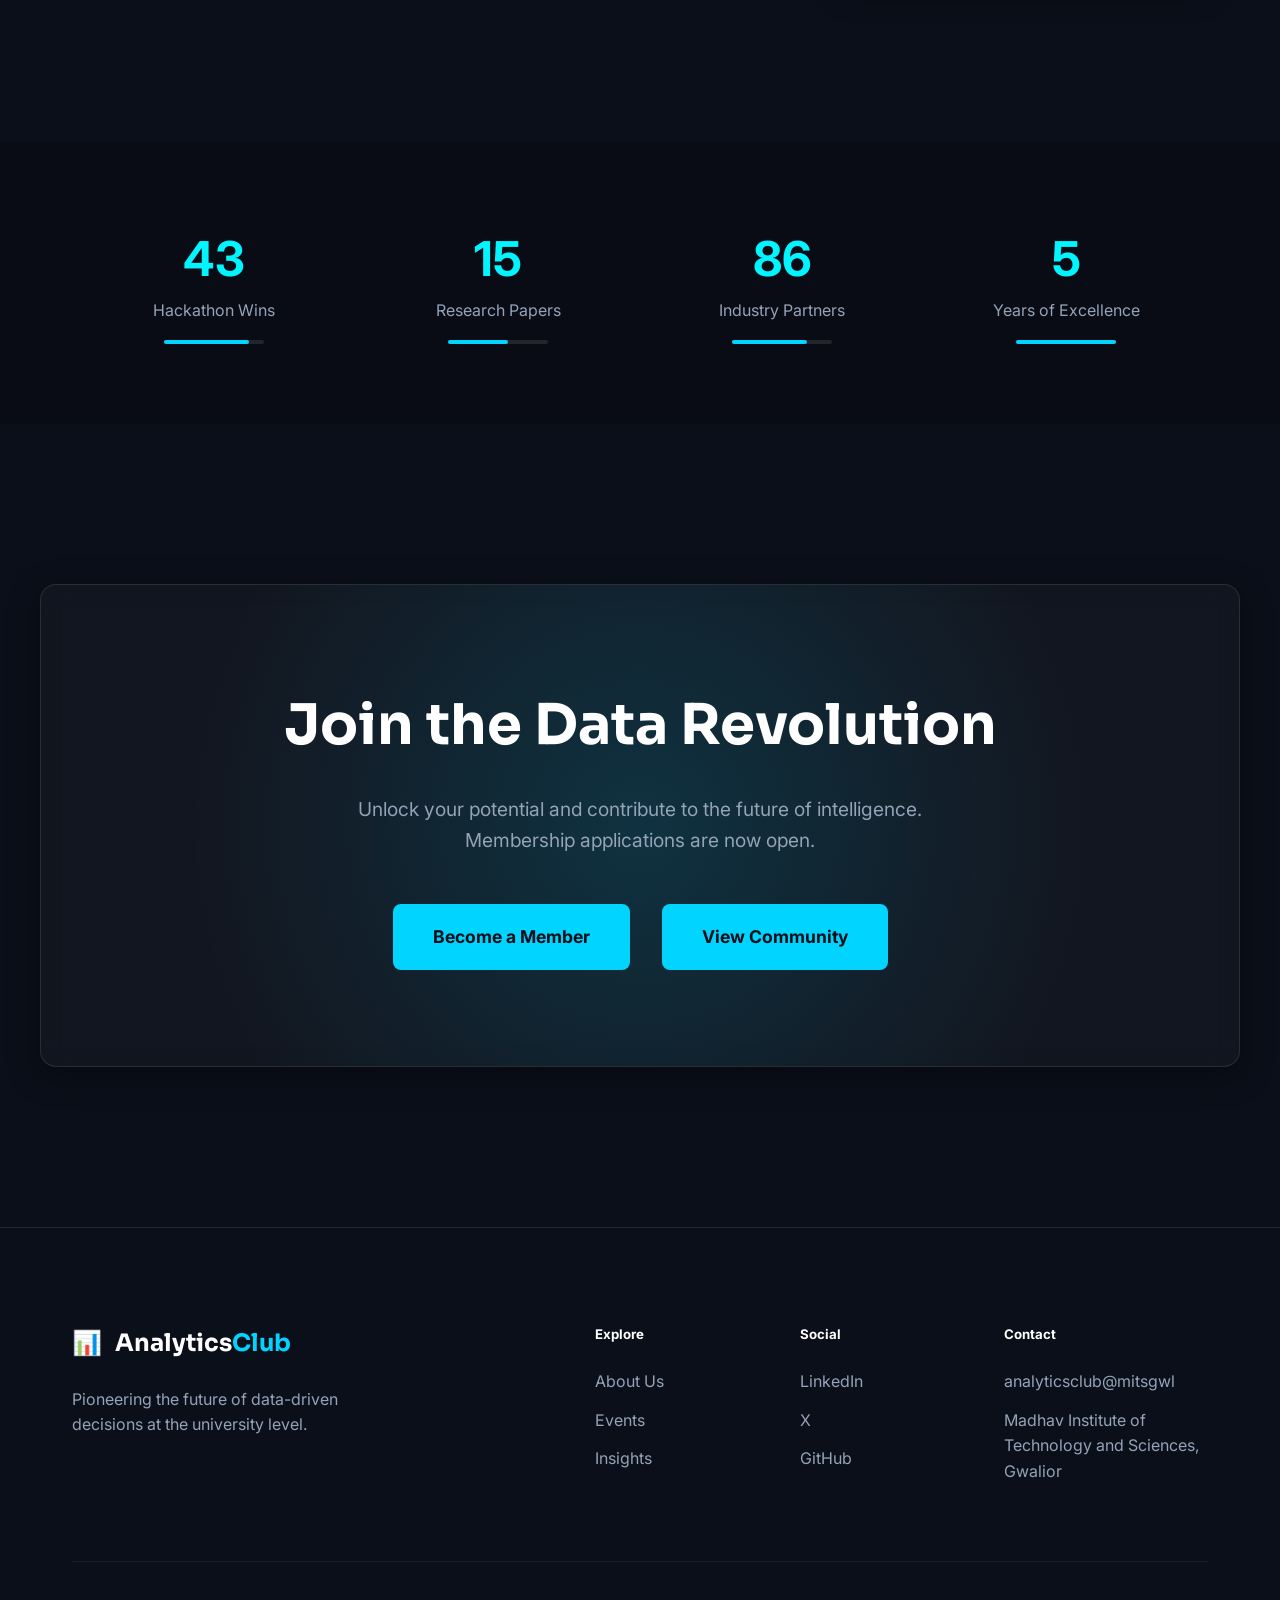
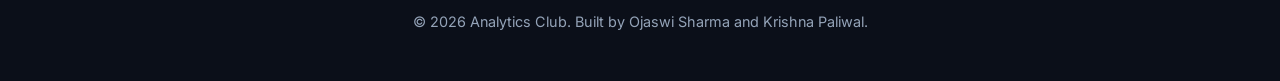
==== commit dee62db9: "temporary changes made just for launch" ====
--- a/index.html
+++ b/index.html
@@ -1,5 +1,6 @@
 <!DOCTYPE html>
 <html lang="en">
+
 <head>
     <meta charset="UTF-8">
     <meta name="viewport" content="width=device-width, initial-scale=1.0">
@@ -7,46 +8,34 @@
     <!-- Modern Tech Fonts -->
     <link rel="preconnect" href="https://fonts.googleapis.com">
     <link rel="preconnect" href="https://fonts.gstatic.com" crossorigin>
-    <link href="https://fonts.googleapis.com/css2?family=Inter:wght@300;400;600;700&family=Sora:wght@400;600;700&family=Space+Grotesk:wght@400;500;700&display=swap" rel="stylesheet">
-    <link rel="stylesheet" href="/css/home.css">
+    <link
+        href="https://fonts.googleapis.com/css2?family=Inter:wght@300;400;600;700&family=Sora:wght@400;600;700&family=Space+Grotesk:wght@400;500;700&display=swap"
+        rel="stylesheet">
+    <link rel="stylesheet" href="css/global.css">
+    <link rel="stylesheet" href="css/home.css">
 </head>
+
 <body class="deep-analytics">
-    <!-- PRELOADER -->
-
-<div id="preloader">
-
-    <div class="loader-content">
-
-        <div class="logo-spinner">
-            📊
-        </div>
-
-        <div class="progress-bar">
-            <div class="progress"></div>
-        </div>
-
-    </div>
-
-</div>
     <!-- Cursor Spotlight Effect -->
     <div id="cursor-glow"></div>
 
-    <!-- Navigation -->
-    <div id="navbar"></div>
+    <!-- Navigation Placeholder -->
+    <div id="navbar-container"></div>
 
     <main>
         <!-- Hero Section -->
         <section id="hero" class="hero-section">
             <div class="grid-background"></div>
             <canvas id="hero-canvas"></canvas>
-            
+
             <div class="container hero-content">
                 <div class="hero-text-wrapper translate-z">
                     <h1 class="hero-title animate-in">Turning Data Into <span class="gradient-text">Insight</span></h1>
-                    <p class="hero-subtitle animate-in">Empowering the next generation of data scientists and researchers at the forefront of the intelligence revolution.</p>
+                    <p class="hero-subtitle animate-in">Empowering the next generation of data scientists and
+                        researchers at the forefront of the intelligence revolution.</p>
                     <div class="hero-actions animate-in">
                         <a href="#join" class="btn-primary">Join the Club</a>
-                        <a href="#events" class="btn-secondary">Explore Events</a>
+                        <a href="events.html" class="btn-secondary">Explore Events</a>
                     </div>
                 </div>
 
@@ -73,7 +62,8 @@
                         <div class="card-value">2.4<span class="unit">TB/s</span></div>
                         <div class="mini-chart line-chart">
                             <svg viewBox="0 0 100 40">
-                                <path d="M0 35 Q 20 10, 40 25 T 80 5 T 100 20" fill="none" stroke="var(--neon-cyan)" stroke-width="2" />
+                                <path d="M0 35 Q 20 10, 40 25 T 80 5 T 100 20" fill="none" stroke="var(--neon-cyan)"
+                                    stroke-width="2" />
                             </svg>
                         </div>
                     </div>
@@ -94,8 +84,10 @@
                 <div class="about-text reveal-left">
                     <h2 class="section-tag">About Us</h2>
                     <h3 class="section-title">The Epicenter of Data Excellence</h3>
-                    <p>We are a community of curious minds dedicated to unraveling complexity through data. Our mission is to bridge the gap between academic theory and industry application through hands-on projects and research.</p>
-                    
+                    <p>We are a community of curious minds dedicated to unraveling complexity through data. Our mission
+                        is to bridge the gap between academic theory and industry application through hands-on projects
+                        and research.</p>
+
                     <div class="feature-grid">
                         <div class="feature-card glass">
                             <div class="icon">🔬</div>
@@ -148,7 +140,7 @@
                         <!-- Event Card 1 -->
                         <div class="event-card glass">
                             <div class="card-img">
-                                <img src="/assets/images/event1.jpg" alt="Data Summit">
+                                <img src="assets/images/event1.jpg" alt="Data Summit">
                                 <div class="card-glow"></div>
                             </div>
                             <div class="card-info">
@@ -160,7 +152,7 @@
                         <!-- Event Card 2 -->
                         <div class="event-card glass">
                             <div class="card-img">
-                                <img src="/assets/images/event2.jpg" alt="Hackathon">
+                                <img src="assets/images/event2.jpg" alt="Hackathon">
                                 <div class="card-glow"></div>
                             </div>
                             <div class="card-info">
@@ -172,7 +164,7 @@
                         <!-- Event Card 3 -->
                         <div class="event-card glass">
                             <div class="card-img">
-                                <img src="/assets/images/event3.jpg" alt="ML Workshop">
+                                <img src="assets/images/event3.jpg" alt="ML Workshop">
                                 <div class="card-glow"></div>
                             </div>
                             <div class="card-info">
@@ -181,10 +173,10 @@
                                 <p>Scaling intelligence from notebook to production at enterprise scale.</p>
                             </div>
                         </div>
-                         <!-- Event Card 4 -->
-                         <div class="event-card glass">
+                        <!-- Event Card 4 -->
+                        <div class="event-card glass">
                             <div class="card-img">
-                                <img src="/assets/images/event4.jpg" alt="Research Night">
+                                <img src="assets/images/event4.jpg" alt="Research Night">
                                 <div class="card-glow"></div>
                             </div>
                             <div class="card-info">
@@ -257,22 +249,30 @@
                     <div class="achievement-item">
                         <div class="stat-value counter" data-target="50">0</div>
                         <div class="stat-label">Hackathon Wins</div>
-                        <div class="mini-bar-track"><div class="mini-bar" style="width: 85%"></div></div>
+                        <div class="mini-bar-track">
+                            <div class="mini-bar" style="width: 85%"></div>
+                        </div>
                     </div>
                     <div class="achievement-item">
                         <div class="stat-value counter" data-target="15">0</div>
                         <div class="stat-label">Research Papers</div>
-                        <div class="mini-bar-track"><div class="mini-bar" style="width: 60%"></div></div>
+                        <div class="mini-bar-track">
+                            <div class="mini-bar" style="width: 60%"></div>
+                        </div>
                     </div>
                     <div class="achievement-item">
                         <div class="stat-value counter" data-target="120">0</div>
                         <div class="stat-label">Industry Partners</div>
-                        <div class="mini-bar-track"><div class="mini-bar" style="width: 75%"></div></div>
+                        <div class="mini-bar-track">
+                            <div class="mini-bar" style="width: 75%"></div>
+                        </div>
                     </div>
                     <div class="achievement-item">
                         <div class="stat-value counter" data-target="5">0</div>
                         <div class="stat-label">Years of Excellence</div>
-                        <div class="mini-bar-track"><div class="mini-bar" style="width: 100%"></div></div>
+                        <div class="mini-bar-track">
+                            <div class="mini-bar" style="width: 100%"></div>
+                        </div>
                     </div>
                 </div>
             </div>
@@ -283,19 +283,21 @@
             <div class="container glass cta-inner">
                 <div class="glow-bg"></div>
                 <h2 class="reveal-up">Join the Data Revolution</h2>
-                <p class="reveal-up">Unlock your potential and contribute to the future of intelligence. Membership applications are now open.</p>
+                <p class="reveal-up">Unlock your potential and contribute to the future of intelligence. Membership
+                    applications are now open.</p>
                 <div class="cta-btns reveal-up">
                     <a href="#" class="btn-primary-glowing">Become a Member</a>
-                    <a href="#" class="btn-outline">View Community</a>
+                    <a href="#" class="btn-primary-glowing">View Community</a>
                 </div>
             </div>
         </section>
     </main>
 
-    <!-- Footer -->
-    <div id="footer"></div>
-
-    <script src="/js/components.js"></script>
-    <script src="/js/home.js"></script>
+    <!-- Footer Placeholder -->
+    <div id="footer-container"></div>
+
+    <script src="js/components.js"></script>
+    <script src="js/script.js"></script>
 </body>
-</html>
+
+</html>
--- a/css/global.css
+++ b/css/global.css
@@ -0,0 +1,435 @@
+:root {
+    /* Color Palette */
+    --bg-deep: #0B0F19;
+    --bg-card: rgba(255, 255, 255, 0.03);
+    --bg-card-hover: rgba(255, 255, 255, 0.06);
+    --border-glass: rgba(255, 255, 255, 0.1);
+
+    --neon-blue: #00D4FF;
+    --neon-cyan: #00F5FF;
+    --neon-violet: #8B5CF6;
+    --text-primary: #FFFFFF;
+    --text-secondary: #94A3B8;
+
+    --gradient-blue: linear-gradient(135deg, #00D4FF 0%, #0072FF 100%);
+    --gradient-fusion: linear-gradient(90deg, #00D4FF 0%, #8B5CF6 100%);
+    --gradient-glow: radial-gradient(circle at var(--mouse-x, 50%) var(--mouse-y, 50%), rgba(0, 212, 255, 0.15) 0%, transparent 40%);
+
+    /* Spacing & Sizing */
+    --container-width: 1200px;
+    --nav-height: 80px;
+
+    /* Animation */
+    --spring-easing: cubic-bezier(0.4, 0, 0.2, 1);
+}
+
+* {
+    margin: 0;
+    padding: 0;
+    box-sizing: border-box;
+    scroll-behavior: smooth;
+}
+
+html,
+body {
+    overflow-x: hidden;
+    width: 100%;
+}
+
+body {
+    background-color: var(--bg-deep);
+    color: var(--text-primary);
+    font-family: 'Inter', sans-serif;
+    line-height: 1.6;
+    -webkit-font-smoothing: antialiased;
+}
+
+h1,
+h2,
+h3,
+h4,
+.logo-text {
+    font-family: 'Sora', sans-serif;
+    font-weight: 700;
+}
+
+img {
+    max-width: 100%;
+    height: auto;
+}
+
+.container {
+    max-width: var(--container-width);
+    margin: 0 auto;
+    padding: 0 2rem;
+}
+
+/* Global Elements */
+.glass {
+    background: var(--bg-card);
+    backdrop-filter: blur(12px);
+    -webkit-backdrop-filter: blur(12px);
+    border: 1px solid var(--border-glass);
+    border-radius: 16px;
+    box-shadow: 0 8px 32px 0 rgba(0, 0, 0, 0.37);
+}
+
+.gradient-text {
+    background: var(--gradient-fusion);
+    -webkit-background-clip: text;
+    background-clip: text;
+    -webkit-text-fill-color: transparent;
+}
+
+.section-tag {
+    color: var(--neon-blue);
+    text-transform: uppercase;
+    letter-spacing: 2px;
+    font-size: 0.8rem;
+    font-weight: 600;
+    margin-bottom: 0.5rem;
+    display: block;
+}
+
+.section-title {
+    font-size: 2.5rem;
+    margin-bottom: 1.5rem;
+}
+
+.center {
+    text-align: center;
+}
+
+/* Cursor Glow */
+#cursor-glow {
+    position: fixed;
+    top: 0;
+    left: 0;
+    width: 100vw;
+    height: 100vh;
+    pointer-events: none;
+    z-index: 9999;
+    background: var(--gradient-glow);
+    transition: opacity 0.3s;
+}
+
+/* Navbar */
+.navbar {
+    position: fixed;
+    top: 0;
+    left: 0;
+    width: 100%;
+    height: var(--nav-height);
+    z-index: 1000;
+    border-radius: 0;
+    border-top: none;
+    border-left: none;
+    border-right: none;
+}
+
+.navbar .container {
+    display: flex;
+    justify-content: space-between;
+    align-items: center;
+    height: 100%;
+}
+
+.logo {
+    display: flex;
+    align-items: center;
+    gap: 0.8rem;
+    font-size: 1.5rem;
+    z-index: 1001;
+    /* Stay above mobile menu */
+}
+
+.logo-text span {
+    color: var(--neon-blue);
+}
+
+.nav-links {
+    display: flex;
+    list-style: none;
+    gap: 2.5rem;
+    align-items: center;
+}
+
+.nav-links a {
+    text-decoration: none;
+    color: var(--text-secondary);
+    font-weight: 500;
+    transition: color 0.3s;
+}
+
+.nav-links a:hover {
+    color: var(--neon-blue);
+}
+
+/* Mobile Menu Toggle */
+.mobile-menu-btn {
+    display: none;
+    flex-direction: column;
+    justify-content: space-between;
+    width: 30px;
+    height: 21px;
+    background: transparent;
+    border: none;
+    cursor: pointer;
+    z-index: 1001;
+}
+
+.mobile-menu-btn span {
+    display: block;
+    width: 100%;
+    height: 3px;
+    background-color: var(--text-primary);
+    border-radius: 3px;
+    transition: all 0.3s ease;
+}
+
+.mobile-menu-btn.active span:nth-child(1) {
+    transform: translateY(9px) rotate(45deg);
+}
+
+.mobile-menu-btn.active span:nth-child(2) {
+    opacity: 0;
+}
+
+.mobile-menu-btn.active span:nth-child(3) {
+    transform: translateY(-9px) rotate(-45deg);
+}
+
+/* Buttons */
+.btn-primary-sm {
+    background: var(--neon-blue);
+    color: var(--bg-deep) !important;
+    padding: 0.6rem 1.2rem;
+    border-radius: 50px;
+}
+
+.btn-primary {
+    background: var(--neon-blue);
+    color: var(--bg-deep);
+    padding: 1rem 2rem;
+    border-radius: 8px;
+    text-decoration: none;
+    font-weight: 600;
+    font-family: 'Space Grotesk', sans-serif;
+    transition: transform 0.3s, box-shadow 0.3s;
+    display: inline-block;
+}
+
+.btn-primary:hover {
+    transform: translateY(-2px);
+    box-shadow: 0 0 20px rgba(0, 212, 255, 0.4);
+}
+
+.btn-secondary {
+    border: 1px solid var(--border-glass);
+    color: var(--text-primary);
+    padding: 1rem 2rem;
+    border-radius: 8px;
+    text-decoration: none;
+    font-weight: 600;
+    transition: background 0.3s;
+    display: inline-block;
+}
+
+.btn-secondary:hover {
+    background: var(--bg-card-hover);
+}
+
+.btn-primary-glowing {
+    background: var(--neon-blue);
+    color: var(--bg-deep);
+    padding: 1.2rem 2.5rem;
+    border-radius: 8px;
+    text-decoration: none;
+    font-weight: 700;
+    font-size: 1.1rem;
+    position: relative;
+    overflow: hidden;
+    animation: glow-pulse 2s infinite alternate;
+}
+
+@keyframes glow-pulse {
+    from {
+        box-shadow: 0 0 10px rgba(0, 212, 255, 0.3);
+    }
+
+    to {
+        box-shadow: 0 0 30px rgba(0, 212, 255, 0.6);
+    }
+}
+
+/* Footer */
+.footer {
+    padding: 6rem 0 3rem;
+    border-top: 1px solid var(--border-glass);
+}
+
+.footer-top {
+    display: grid;
+    grid-template-columns: 1.5fr 2fr;
+    gap: 4rem;
+    margin-bottom: 4rem;
+}
+
+.footer-brand p {
+    margin-top: 1.5rem;
+    color: var(--text-secondary);
+    max-width: 300px;
+}
+
+.footer-links {
+    display: grid;
+    grid-template-columns: repeat(3, 1fr);
+}
+
+.link-group h5 {
+    margin-bottom: 1.5rem;
+    color: var(--text-primary);
+}
+
+.link-group ul {
+    list-style: none;
+}
+
+.link-group li {
+    margin-bottom: 0.8rem;
+    color: var(--text-secondary);
+}
+
+.link-group a {
+    text-decoration: none;
+    color: var(--text-secondary);
+    transition: color 0.3s;
+}
+
+.link-group a:hover {
+    color: var(--neon-blue);
+}
+
+.footer-bottom {
+    text-align: center;
+    padding-top: 3rem;
+    border-top: 1px solid rgba(255, 255, 255, 0.05);
+    color: var(--text-secondary);
+    font-size: 0.9rem;
+}
+
+/* Base Animations */
+.animate-in {
+    opacity: 0;
+    transform: translateY(30px);
+    transition: 0.8s var(--spring-easing);
+}
+
+.animate-in.active {
+    opacity: 1;
+    transform: translateY(0);
+}
+
+.reveal-up {
+    opacity: 0;
+    transform: translateY(50px);
+    transition: 1s var(--spring-easing);
+}
+
+.reveal-left {
+    opacity: 0;
+    transform: translateX(-50px);
+    transition: 1.2s var(--spring-easing);
+}
+
+.reveal-right {
+    opacity: 0;
+    transform: translateX(50px);
+    transition: 1.2s var(--spring-easing);
+}
+
+.reveal-up.active,
+.reveal-left.active,
+.reveal-right.active {
+    opacity: 1;
+    transform: translate(0);
+}
+
+/* Global Responsive Rules */
+@media (max-width: 1024px) {
+    .container {
+        padding: 0 1.5rem;
+    }
+
+    .footer-top {
+        grid-template-columns: 1fr;
+        text-align: center;
+    }
+
+    .footer-brand p {
+        margin: 1.5rem auto 0;
+    }
+
+    .footer-links {
+        margin-top: 3rem;
+    }
+
+    #cursor-glow {
+        display: none;
+    }
+}
+
+@media (max-width: 768px) {
+    .section-title {
+        font-size: 2rem;
+    }
+
+    .mobile-menu-btn {
+        display: flex;
+    }
+
+    .nav-links {
+        position: fixed;
+        top: 0;
+        right: -100%;
+        width: 100%;
+        height: 100vh;
+        background: var(--bg-deep);
+        flex-direction: column;
+        justify-content: center;
+        gap: 2rem;
+        transition: right 0.3s ease-in-out;
+        z-index: 1000;
+        padding: 2rem;
+    }
+
+    .nav-links.active {
+        right: 0;
+    }
+
+    .nav-links a {
+        font-size: 1.5rem;
+    }
+
+    .footer-links {
+        grid-template-columns: 1fr;
+        gap: 2rem;
+    }
+
+    .container {
+        padding: 0 1rem;
+    }
+}
+
+@media (max-width: 480px) {
+    .section-title {
+        font-size: 1.8rem;
+    }
+
+    .btn-primary,
+    .btn-secondary,
+    .btn-primary-glowing {
+        width: 100%;
+        text-align: center;
+    }
+}
--- a/css/home.css
+++ b/css/home.css
@@ -1,317 +1,3 @@
-:root {
-    /* Color Palette */
-    --bg-deep: #0B0F19;
-    --bg-card: rgba(255, 255, 255, 0.03);
-    --bg-card-hover: rgba(255, 255, 255, 0.06);
-    --border-glass: rgba(255, 255, 255, 0.1);
-
-    --neon-blue: #00D4FF;
-    --neon-cyan: #00F5FF;
-    --neon-violet: #8B5CF6;
-    --text-primary: #FFFFFF;
-    --text-secondary: #94A3B8;
-
-    --gradient-blue: linear-gradient(135deg, #00D4FF 0%, #0072FF 100%);
-    --gradient-fusion: linear-gradient(90deg, #00D4FF 0%, #8B5CF6 100%);
-    --gradient-glow: radial-gradient(circle at var(--mouse-x, 50%) var(--mouse-y, 50%), rgba(0, 212, 255, 0.15) 0%, transparent 40%);
-
-    /* Spacing & Sizing */
-    --container-width: 1200px;
-    --nav-height: 80px;
-
-    /* Animation */
-    --spring-easing: cubic-bezier(0.4, 0, 0.2, 1);
-}
-
-/* =========================
-   PRELOADER
-========================= */
-
-#preloader {
-
-    position: fixed;
-
-    top: 0;
-    left: 0;
-
-    width: 100%;
-    height: 100%;
-
-    background: var(--bg-deep);
-
-    display: flex;
-    align-items: center;
-    justify-content: center;
-
-    z-index: 99999;
-
-}
-
-.loader-content {
-
-    display: flex;
-    flex-direction: column;
-    align-items: center;
-    gap: 30px;
-
-}
-
-
-/* spinning coin */
-
-.logo-spinner {
-
-    font-size: 60px;
-
-    animation: spinCoin 1.5s infinite linear;
-
-    transform-style: preserve-3d;
-
-}
-
-@keyframes spinCoin {
-
-    0% {
-        transform: rotateY(0deg);
-    }
-
-    100% {
-        transform: rotateY(360deg);
-    }
-
-}
-
-
-/* progress bar */
-
-.progress-bar {
-
-    width: 200px;
-    height: 4px;
-
-    background: rgba(255, 255, 255, 0.1);
-
-    border-radius: 10px;
-
-    overflow: hidden;
-
-}
-
-.progress {
-
-    width: 0%;
-    height: 100%;
-
-    background: var(--neon-blue);
-
-    animation: loading 2.5s linear forwards;
-
-}
-
-@keyframes loading {
-
-    0% {
-        width: 0%;
-    }
-
-    100% {
-        width: 100%;
-    }
-
-}
-
-* {
-    margin: 0;
-    padding: 0;
-    box-sizing: border-box;
-    scroll-behavior: smooth;
-}
-
-body {
-    background-color: var(--bg-deep);
-    color: var(--text-primary);
-    font-family: 'Inter', sans-serif;
-    line-height: 1.6;
-    overflow-x: hidden;
-    -webkit-font-smoothing: antialiased;
-}
-
-h1,
-h2,
-h3,
-h4,
-.logo-text {
-    font-family: 'Sora', sans-serif;
-    font-weight: 700;
-}
-
-.container {
-    max-width: var(--container-width);
-    margin: 0 auto;
-    padding: 0 2rem;
-}
-
-/* Global Elements */
-.glass {
-    background: var(--bg-card);
-    backdrop-filter: blur(12px);
-    -webkit-backdrop-filter: blur(12px);
-    border: 1px solid var(--border-glass);
-    border-radius: 16px;
-    box-shadow: 0 8px 32px 0 rgba(0, 0, 0, 0.37);
-}
-
-.gradient-text {
-    background: var(--gradient-fusion);
-    -webkit-background-clip: text;
-    -webkit-text-fill-color: transparent;
-}
-
-.section-tag {
-    color: var(--neon-blue);
-    text-transform: uppercase;
-    letter-spacing: 2px;
-    font-size: 0.8rem;
-    font-weight: 600;
-    margin-bottom: 0.5rem;
-    display: block;
-}
-
-.section-title {
-    font-size: 2.5rem;
-    margin-bottom: 1.5rem;
-}
-
-.center {
-    text-align: center;
-}
-
-/* Cursor Glow */
-#cursor-glow {
-    position: fixed;
-    top: 0;
-    left: 0;
-    width: 100vw;
-    height: 100vh;
-    pointer-events: none;
-    z-index: 9999;
-    background: var(--gradient-glow);
-    transition: opacity 0.3s;
-}
-
-/* Navbar */
-.navbar {
-    position: fixed;
-    top: 0;
-    left: 0;
-    width: 100%;
-    height: var(--nav-height);
-    z-index: 1000;
-    border-radius: 0;
-    border-top: none;
-    border-left: none;
-    border-right: none;
-}
-
-.navbar .container {
-    display: flex;
-    justify-content: space-between;
-    align-items: center;
-    height: 100%;
-}
-
-.logo {
-    display: flex;
-    align-items: center;
-    gap: 0.8rem;
-    font-size: 1.5rem;
-}
-
-.logo-text span {
-    color: var(--neon-blue);
-}
-
-.nav-links {
-    display: flex;
-    list-style: none;
-    gap: 2.5rem;
-    align-items: center;
-}
-
-.nav-links a {
-    text-decoration: none;
-    color: var(--text-secondary);
-    font-weight: 500;
-    transition: color 0.3s;
-}
-
-.nav-links a:hover {
-    color: var(--neon-blue);
-}
-
-/* Buttons */
-.btn-primary-sm {
-    background: var(--neon-blue);
-    color: var(--bg-deep) !important;
-    padding: 0.6rem 1.2rem;
-    border-radius: 50px;
-}
-
-.btn-primary {
-    background: var(--neon-blue);
-    color: var(--bg-deep);
-    padding: 1rem 2rem;
-    border-radius: 8px;
-    text-decoration: none;
-    font-weight: 600;
-    font-family: 'Space Grotesk', sans-serif;
-    transition: transform 0.3s, box-shadow 0.3s;
-    display: inline-block;
-}
-
-.btn-primary:hover {
-    transform: translateY(-2px);
-    box-shadow: 0 0 20px rgba(0, 212, 255, 0.4);
-}
-
-.btn-secondary {
-    border: 1px solid var(--border-glass);
-    color: var(--text-primary);
-    padding: 1rem 2rem;
-    border-radius: 8px;
-    text-decoration: none;
-    font-weight: 600;
-    transition: background 0.3s;
-    display: inline-block;
-}
-
-.btn-secondary:hover {
-    background: var(--bg-card-hover);
-}
-
-.btn-primary-glowing {
-    background: var(--neon-blue);
-    color: var(--bg-deep);
-    padding: 1.2rem 2.5rem;
-    border-radius: 8px;
-    text-decoration: none;
-    font-weight: 700;
-    font-size: 1.1rem;
-    position: relative;
-    overflow: hidden;
-    animation: glow-pulse 2s infinite alternate;
-}
-
-@keyframes glow-pulse {
-    from {
-        box-shadow: 0 0 10px rgba(0, 212, 255, 0.3);
-    }
-
-    to {
-        box-shadow: 0 0 30px rgba(0, 212, 255, 0.6);
-    }
-}
-
 /* Hero Section */
 .hero-section {
     height: 100vh;
@@ -332,19 +18,9 @@
 }
 
 #hero-canvas {
-
     position: absolute;
-
-    top: 0;
-    left: 0;
-
-    width: 100%;
-    height: 100%;
-
+    inset: 0;
     z-index: 2;
-
-    pointer-events: none;
-
 }
 
 .hero-content {
@@ -357,7 +33,7 @@
 }
 
 .hero-title {
-    font-size: clamp(3rem, 8vw, 5rem);
+    font-size: clamp(2.5rem, 8vw, 5rem);
     line-height: 1.1;
     margin-bottom: 2rem;
     font-family: 'Space Grotesk', sans-serif;
@@ -373,6 +49,8 @@
 .hero-actions {
     display: flex;
     gap: 1.5rem;
+    flex-wrap: wrap;
+    /* Helps on mobile */
 }
 
 /* Floating UI */
@@ -551,6 +229,8 @@
     position: relative;
     border-radius: 30px;
     overflow: hidden;
+    max-width: 400px;
+    margin: 0 auto;
 }
 
 .analytics-cube {
@@ -559,6 +239,38 @@
     position: relative;
     transform-style: preserve-3d;
     animation: rotate 20s infinite linear;
+}
+
+/* Make cube responsive on smaller screens */
+@media (max-width: 480px) {
+    .analytics-cube {
+        width: 150px;
+        height: 150px;
+    }
+
+    .front {
+        transform: translateZ(75px);
+    }
+
+    .back {
+        transform: rotateY(180deg) translateZ(75px);
+    }
+
+    .right {
+        transform: rotateY(90deg) translateZ(75px);
+    }
+
+    .left {
+        transform: rotateY(-90deg) translateZ(75px);
+    }
+
+    .top {
+        transform: rotateX(90deg) translateZ(75px);
+    }
+
+    .bottom {
+        transform: rotateX(-90deg) translateZ(75px);
+    }
 }
 
 .side {
@@ -617,6 +329,7 @@
     display: flex;
     align-items: center;
     overflow: hidden;
+    /* Necessary to prevent visual bleed */
     padding: 0;
 }
 
@@ -626,6 +339,7 @@
     padding: 0 10vw;
     gap: 5vw;
     transition: transform 0.1s linear;
+    will-change: transform;
 }
 
 .section-intro {
@@ -713,6 +427,8 @@
     height: 450px;
     display: flex;
     flex-direction: column;
+    width: 100%;
+    overflow: hidden;
 }
 
 .viz-header {
@@ -750,11 +466,13 @@
 .canvas-container {
     flex-grow: 1;
     position: relative;
+    width: 100%;
 }
 
 #live-chart {
     width: 100%;
     height: 100%;
+    display: block;
 }
 
 .stats-sidebar {
@@ -847,7 +565,7 @@
 }
 
 .cta-section h2 {
-    font-size: 3.5rem;
+    font-size: clamp(2rem, 5vw, 3.5rem);
     margin-bottom: 1.5rem;
 }
 
@@ -862,239 +580,130 @@
     display: flex;
     justify-content: center;
     gap: 2rem;
-}
-
-/* Footer */
-.footer {
-    padding: 6rem 0 3rem;
-    border-top: 1px solid var(--border-glass);
-}
-
-.footer-top {
-    display: grid;
-    grid-template-columns: 1.5fr 2fr;
-    gap: 4rem;
-    margin-bottom: 4rem;
-}
-
-.footer-brand p {
-    margin-top: 1.5rem;
-    color: var(--text-secondary);
-    max-width: 300px;
-}
-
-.footer-links {
-    display: grid;
-    grid-template-columns: repeat(3, 1fr);
-}
-
-.link-group h5 {
-    margin-bottom: 1.5rem;
-    color: var(--text-primary);
-}
-
-.link-group ul {
-    list-style: none;
-}
-
-.link-group li {
-    margin-bottom: 0.8rem;
-    color: var(--text-secondary);
-}
-
-.link-group a {
-    text-decoration: none;
-    color: var(--text-secondary);
-    transition: color 0.3s;
-}
-
-.link-group a:hover {
-    color: var(--neon-blue);
-}
-
-.footer-bottom {
-    text-align: center;
-    padding-top: 3rem;
-    border-top: 1px solid rgba(255, 255, 255, 0.05);
-    color: var(--text-secondary);
-    font-size: 0.9rem;
-}
-
-/* Base Animations */
-.animate-in {
-    opacity: 0;
-    transform: translateY(30px);
-    transition: 0.8s var(--spring-easing);
-}
-
-.animate-in.active {
-    opacity: 1;
-    transform: translateY(0);
-}
-
-.reveal-up {
-    opacity: 0;
-    transform: translateY(50px);
-    transition: 1s var(--spring-easing);
-}
-
-.reveal-left {
-    opacity: 0;
-    transform: translateX(-50px);
-    transition: 1.2s var(--spring-easing);
-}
-
-.reveal-right {
-    opacity: 0;
-    transform: translateX(50px);
-    transition: 1.2s var(--spring-easing);
-}
-
-.reveal-up.active,
-.reveal-left.active,
-.reveal-right.active {
-    opacity: 1;
-    transform: translate(0);
-}
-
-/* Responsive */
-/* =========================
-   RESPONSIVE
-========================= */
-
-@media (max-width:1024px) {
-
+    flex-wrap: wrap;
+    /* Helps on mobile */
+}
+
+/* Section Responsive Rules */
+@media (max-width: 1024px) {
     .hero-content {
-
         grid-template-columns: 1fr;
-
         text-align: center;
-
         gap: 2rem;
-
     }
 
     .hero-subtitle {
-
-        margin: 0 auto 2rem;
-
+        margin: 0 auto 3rem;
     }
 
     .hero-actions {
-
         justify-content: center;
-
     }
 
     .floating-ui-elements {
-
         display: none;
-
     }
 
     .grid-split {
-
         grid-template-columns: 1fr;
-
         gap: 4rem;
-
+    }
+
+    .about-text {
+        text-align: center;
+    }
+
+    .achievements-grid {
+        grid-template-columns: repeat(2, 1fr);
+        gap: 3rem;
     }
 
     .dashboard-grid {
-
         grid-template-columns: 1fr;
-
-    }
-
+    }
+
+    .event-card {
+        min-width: 80vw;
+        height: auto;
+        min-height: 450px;
+    }
+}
+
+@media (max-width: 768px) {
+
+    .about-section,
+    .analytics-section,
+    .cta-section {
+        padding: 6rem 0;
+    }
+
+    /* Modify horizontal scroll to stack vertically on mobile */
+    .horizontal-scroll-container {
+        height: auto !important;
+        overflow: hidden;
+    }
+
+    .sticky-wrapper {
+        position: relative !important;
+        top: auto !important;
+        height: auto !important;
+        padding: 2rem 0;
+    }
+
+    .scroll-content {
+        flex-direction: column;
+        padding: 0 1.5rem;
+        transform: none !important;
+        /* Disable JS transform on mobile via CSS override */
+    }
+
+    .section-intro {
+        min-width: 100%;
+        text-align: center;
+        margin-bottom: 2rem;
+    }
+
+    .event-cards-track {
+        flex-direction: column;
+        gap: 2rem;
+        width: 100%;
+    }
+
+    .event-card {
+        min-width: 100%;
+        height: auto;
+        min-height: 400px;
+    }
+
+    .feature-grid {
+        grid-template-columns: 1fr;
+        gap: 1rem;
+    }
+
+    .viz-header {
+        flex-direction: column;
+        gap: 1rem;
+        align-items: flex-start;
+    }
+
+    .main-viz-card {
+        padding: 1.5rem;
+        height: 350px;
+    }
+}
+
+@media (max-width: 480px) {
     .achievements-grid {
-
-        grid-template-columns: repeat(2, 1fr);
-
-    }
-
-    .footer-top {
-
         grid-template-columns: 1fr;
-
-        text-align: center;
-
-    }
-
-    .footer-brand p {
-
-        margin: 1.5rem auto 0;
-
-    }
-
-    .footer-links {
-
-        margin-top: 3rem;
-
-    }
-
-}
-
-
-@media (max-width:768px) {
-
-    .hero-section {
-
-        padding-top: var(--nav-height);
-
-    }
-
-    .hero-title {
-
-        font-size: 2.8rem;
-
-    }
-
-    .hero-subtitle {
-
-        font-size: 1rem;
-
-    }
-
-    .hero-actions {
-
+        gap: 2.5rem;
+    }
+
+    .cta-inner {
+        padding: 3rem 1.5rem;
+    }
+
+    .cta-btns {
         flex-direction: column;
-
-        align-items: center;
-
         gap: 1rem;
-
-    }
-
-    .event-card {
-
-        min-width: 85vw;
-
-        height: auto;
-
-    }
-
-    .section-title {
-
-        font-size: 2rem;
-
-    }
-
-    .cta-section h2 {
-
-        font-size: 2.2rem;
-
-    }
-
-    .btn-primary,
-    .btn-secondary {
-
-        width: 100%;
-        text-align: center;
-
-    }
-
-    .container {
-        padding: 0 1.2rem;
-    }
-
+    }
 }
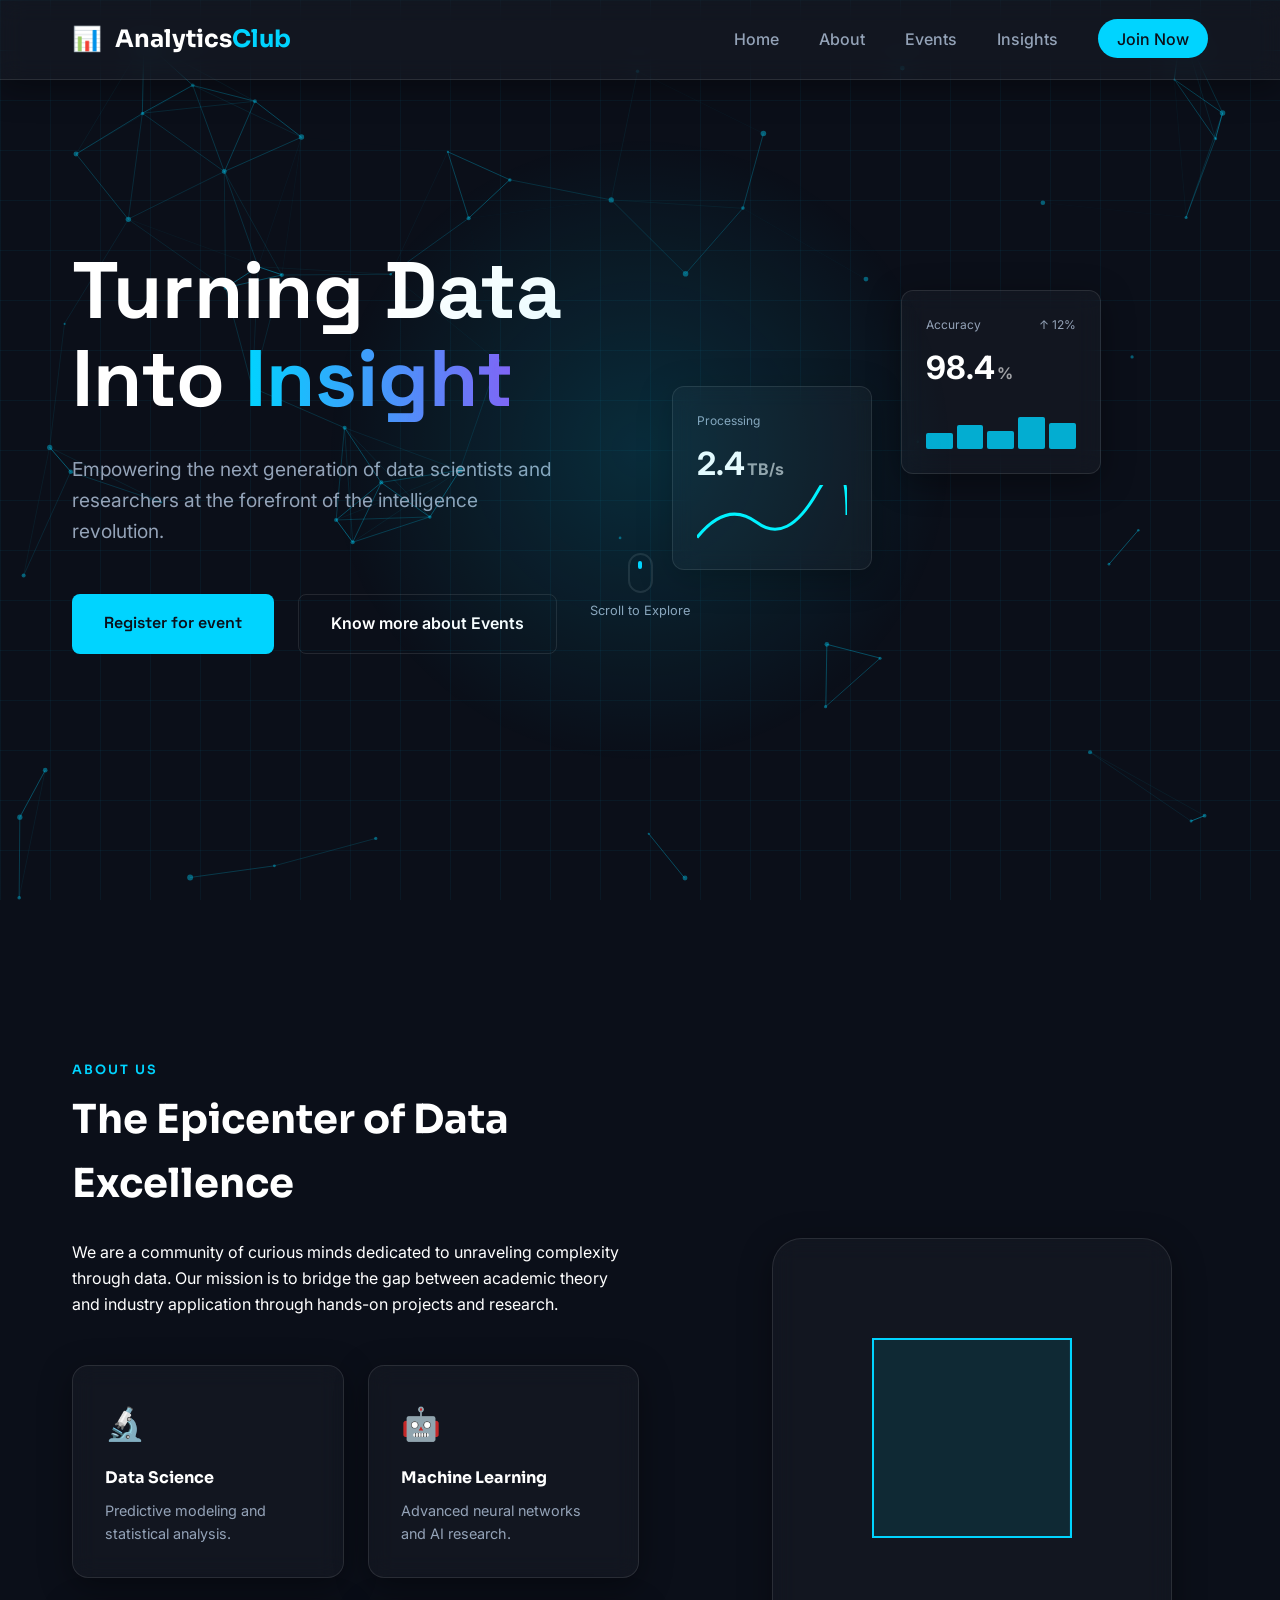
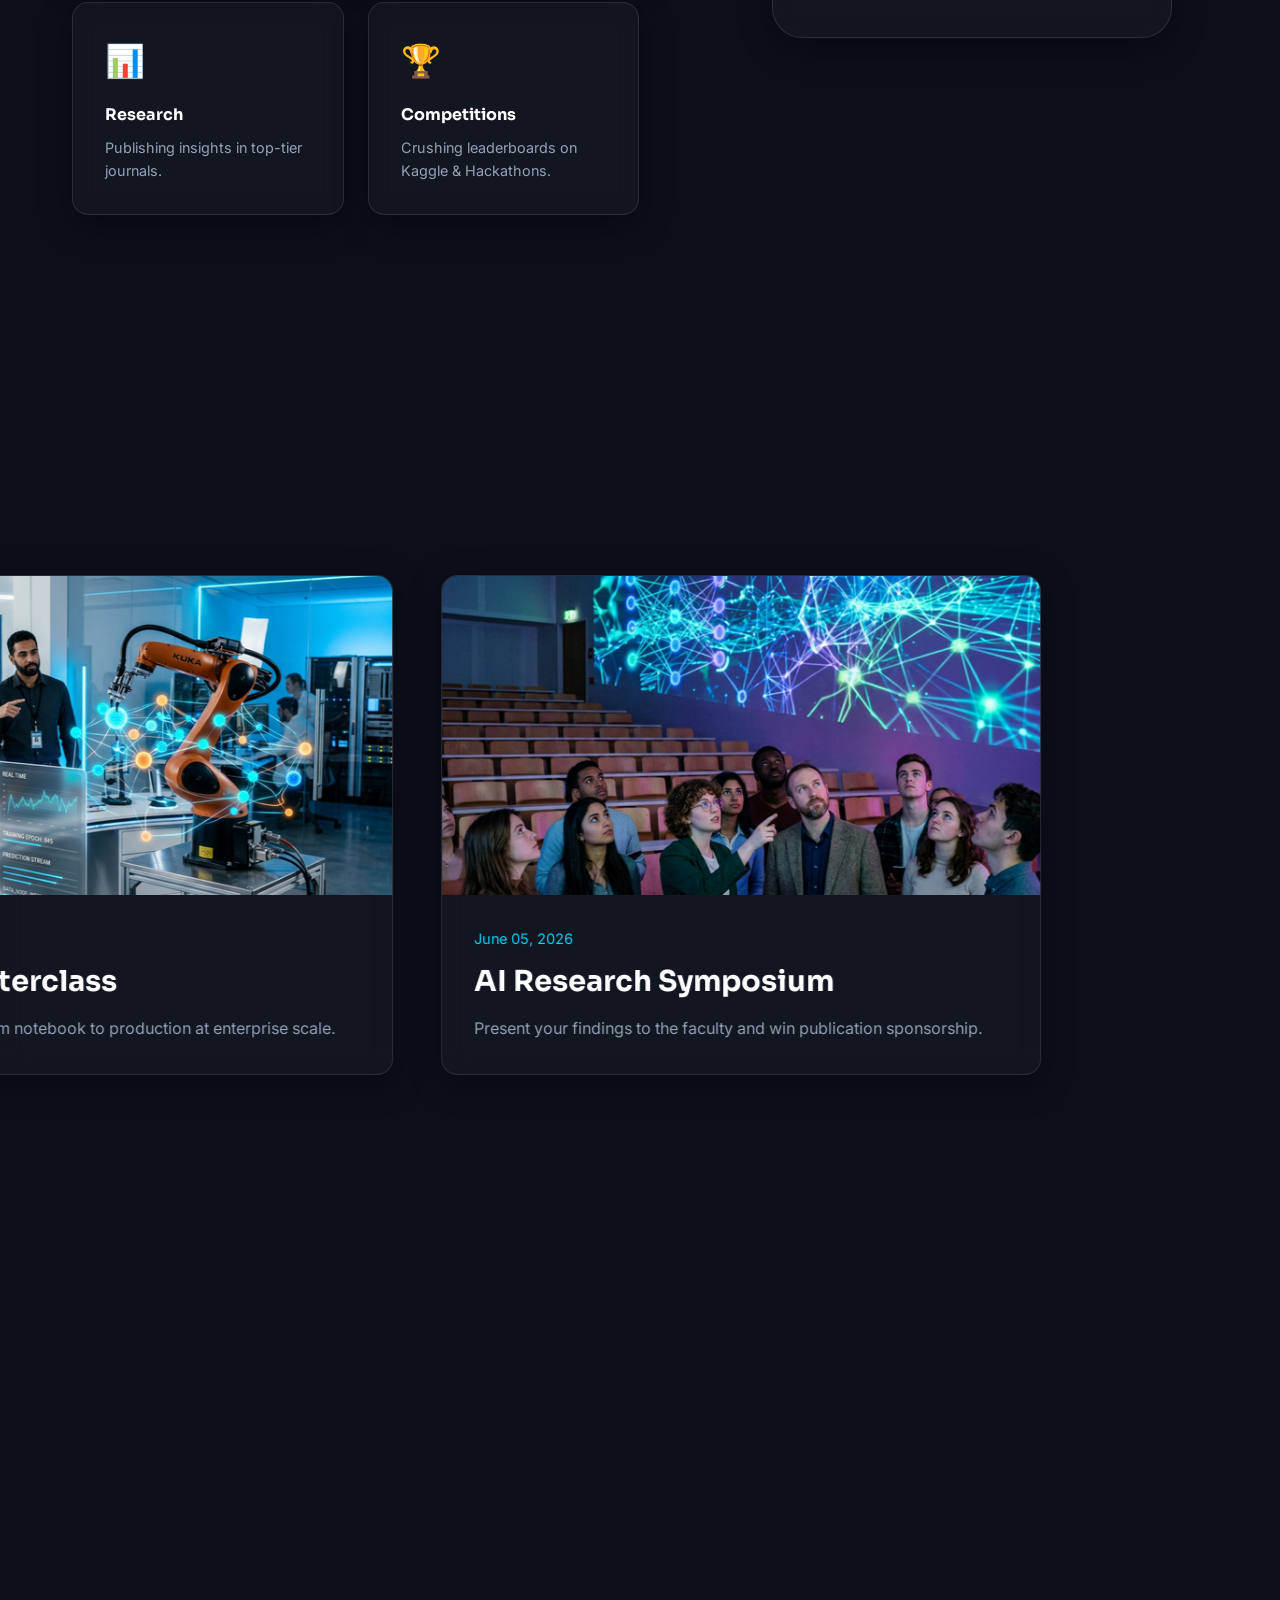
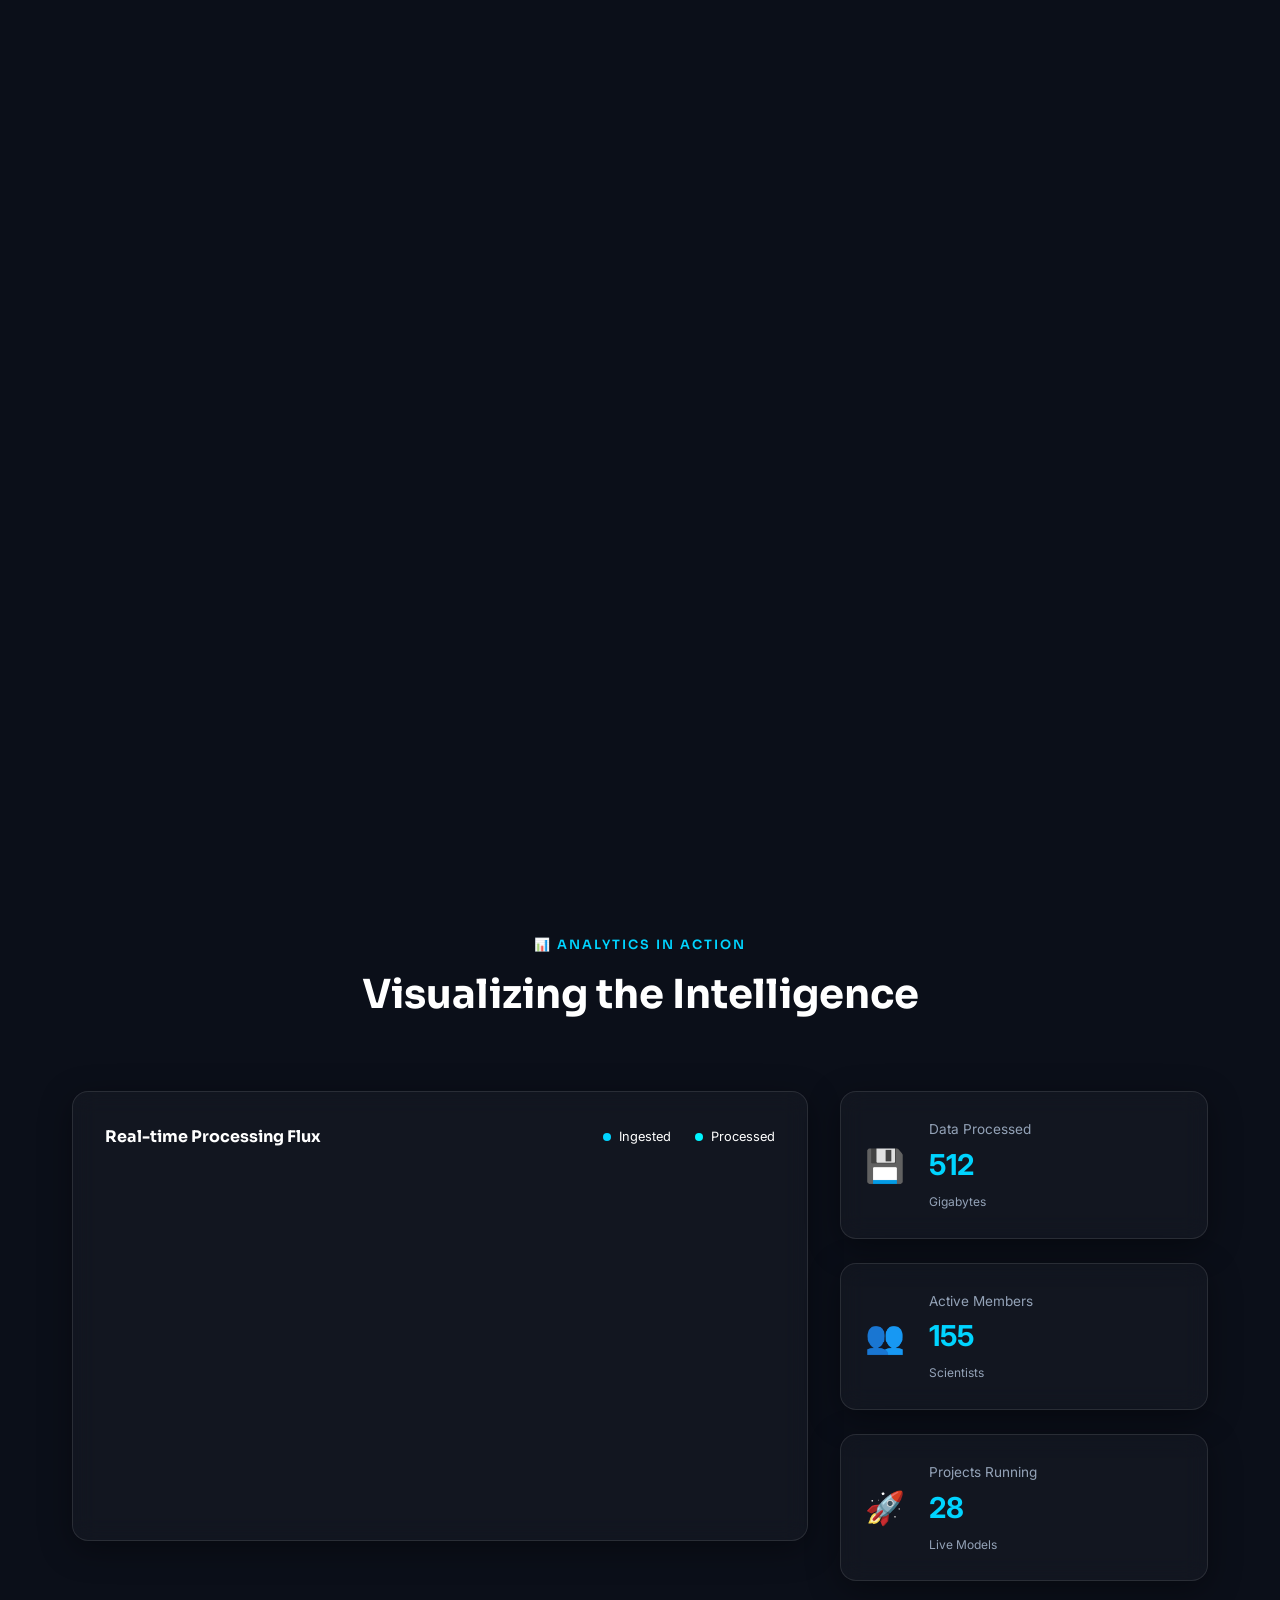
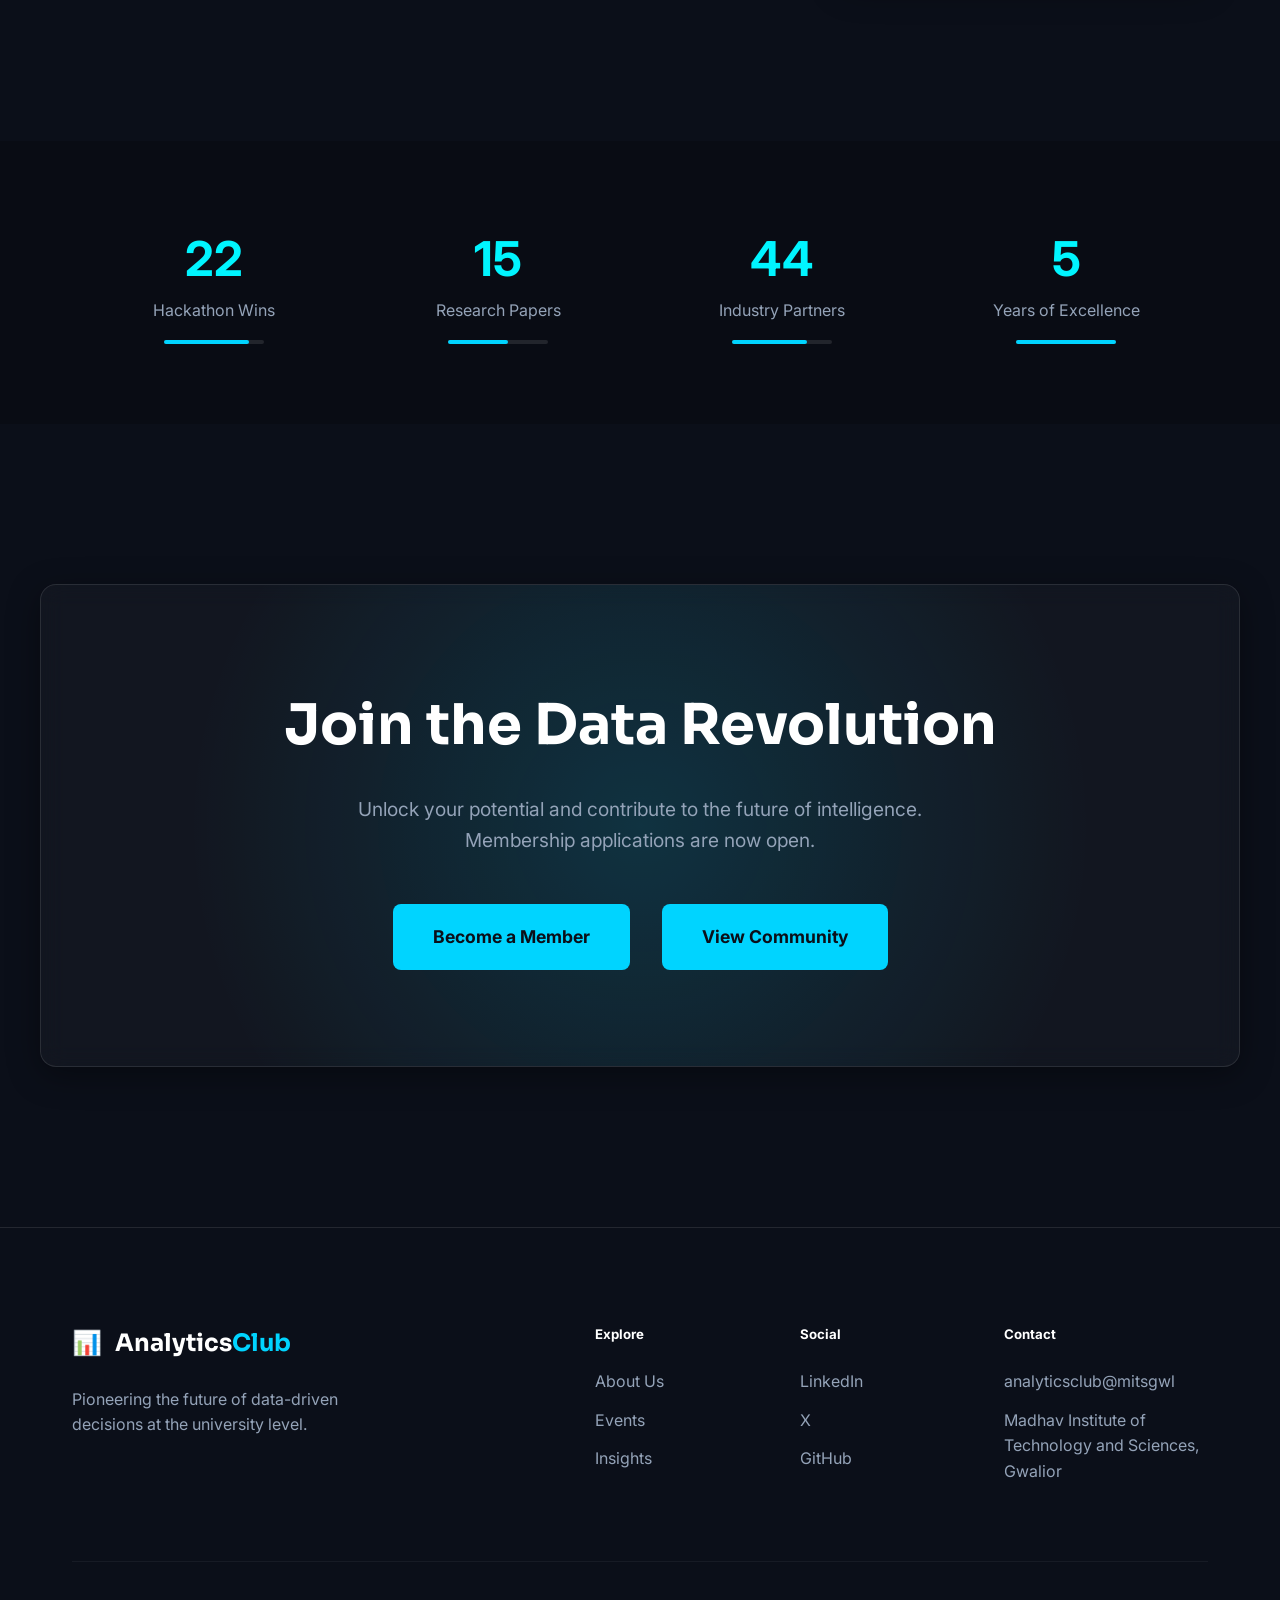
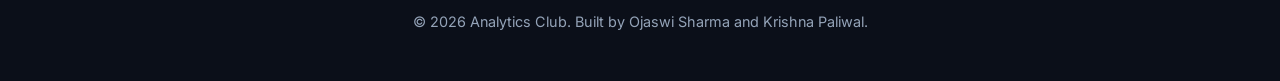
==== commit d712320a: "Added form link" ====
--- a/index.html
+++ b/index.html
@@ -34,8 +34,8 @@
                     <p class="hero-subtitle animate-in">Empowering the next generation of data scientists and
                         researchers at the forefront of the intelligence revolution.</p>
                     <div class="hero-actions animate-in">
-                        <a href="#join" class="btn-primary">Join the Club</a>
-                        <a href="events.html" class="btn-secondary">Explore Events</a>
+                        <a href="https://forms.gle/pEEcrRnrTD1Wa6WbA" class="btn-primary" target="_blank">Register for event</a>
+                        <a href="events.html" class="btn-secondary">Know more about Events</a>
                     </div>
                 </div>
 
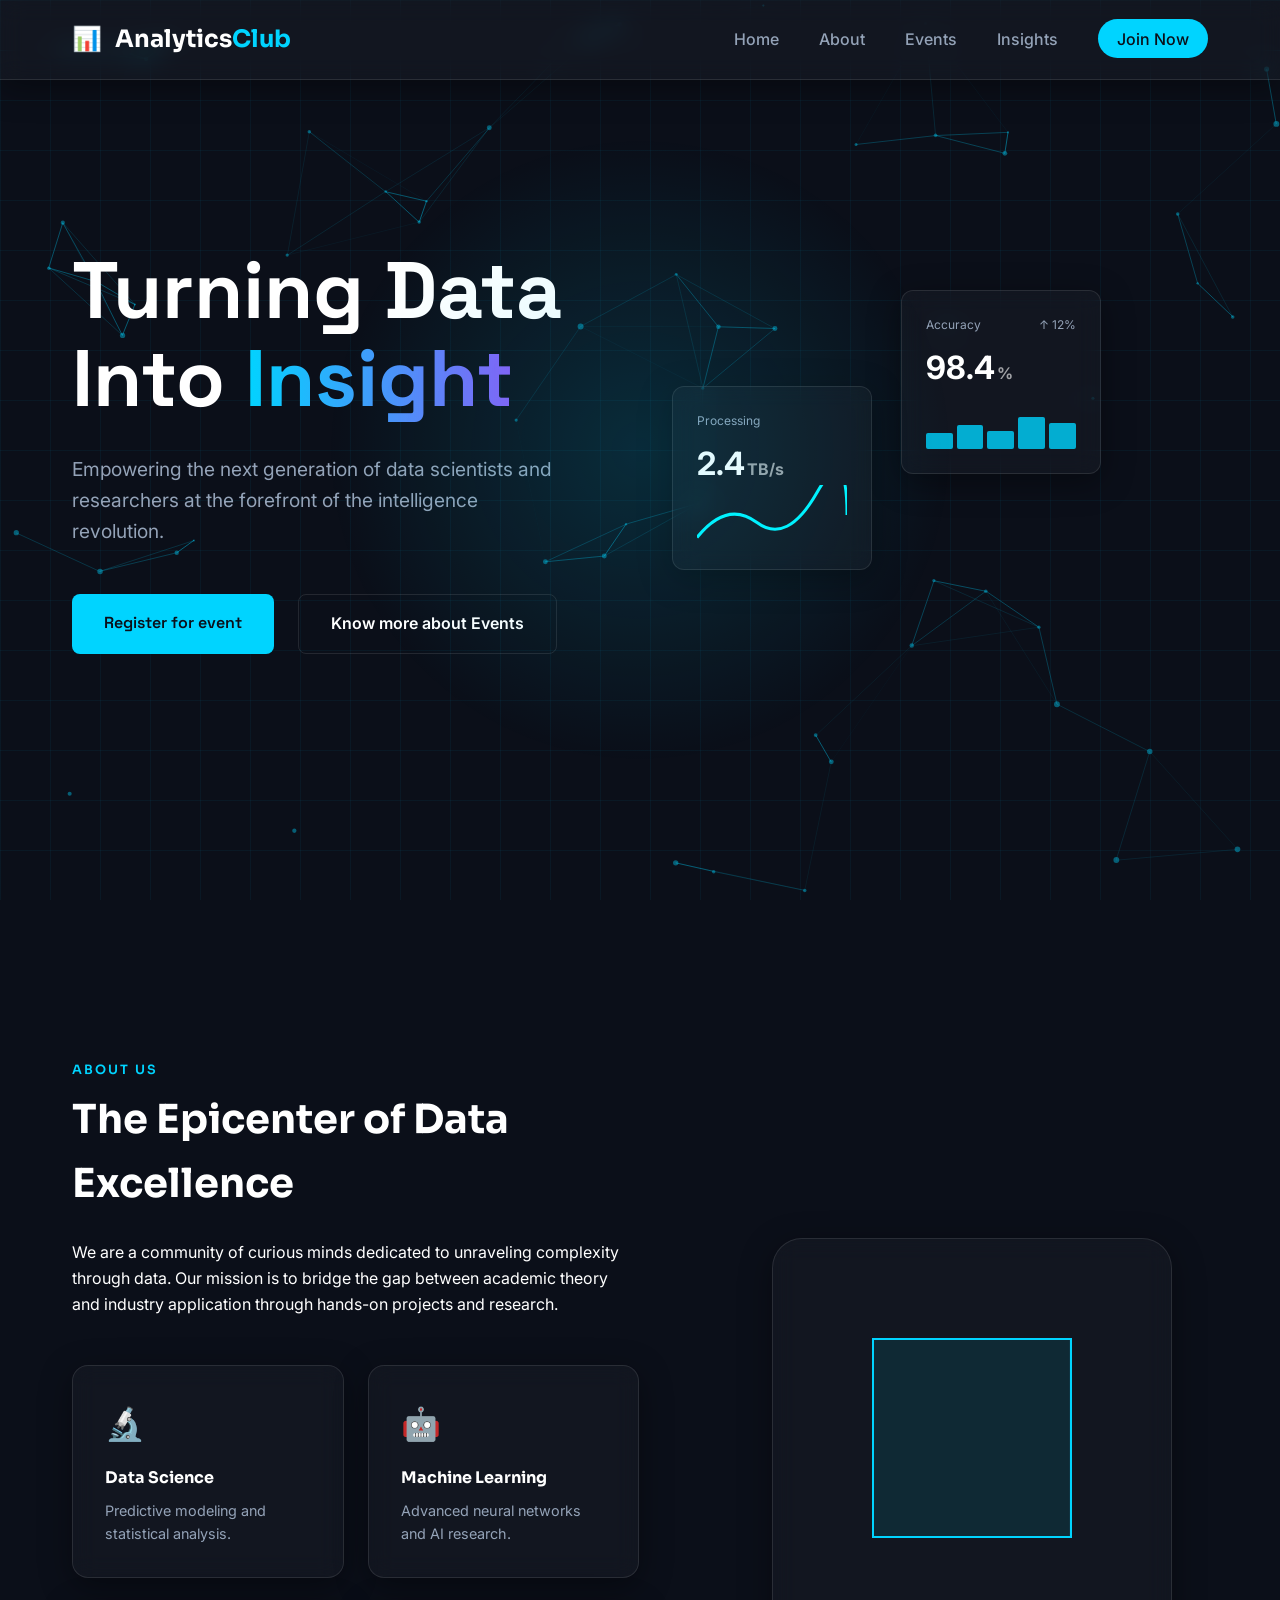
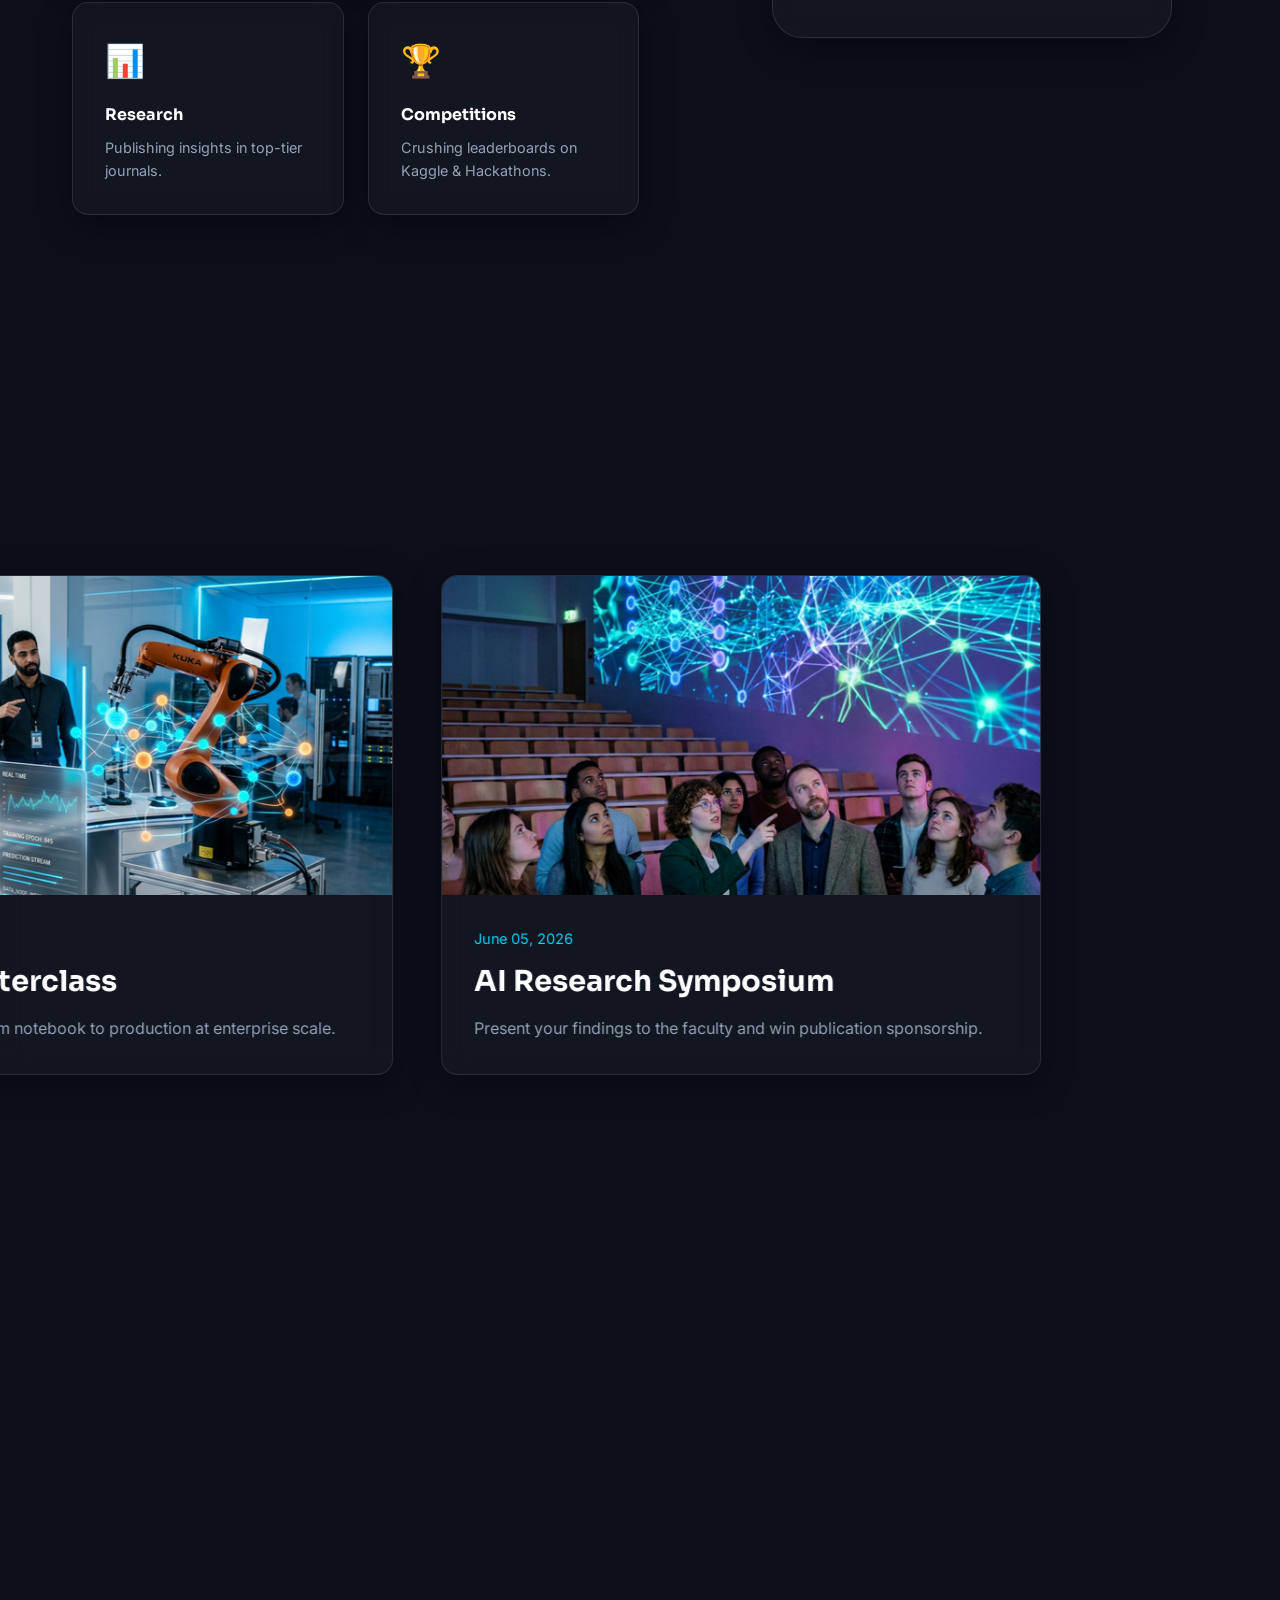
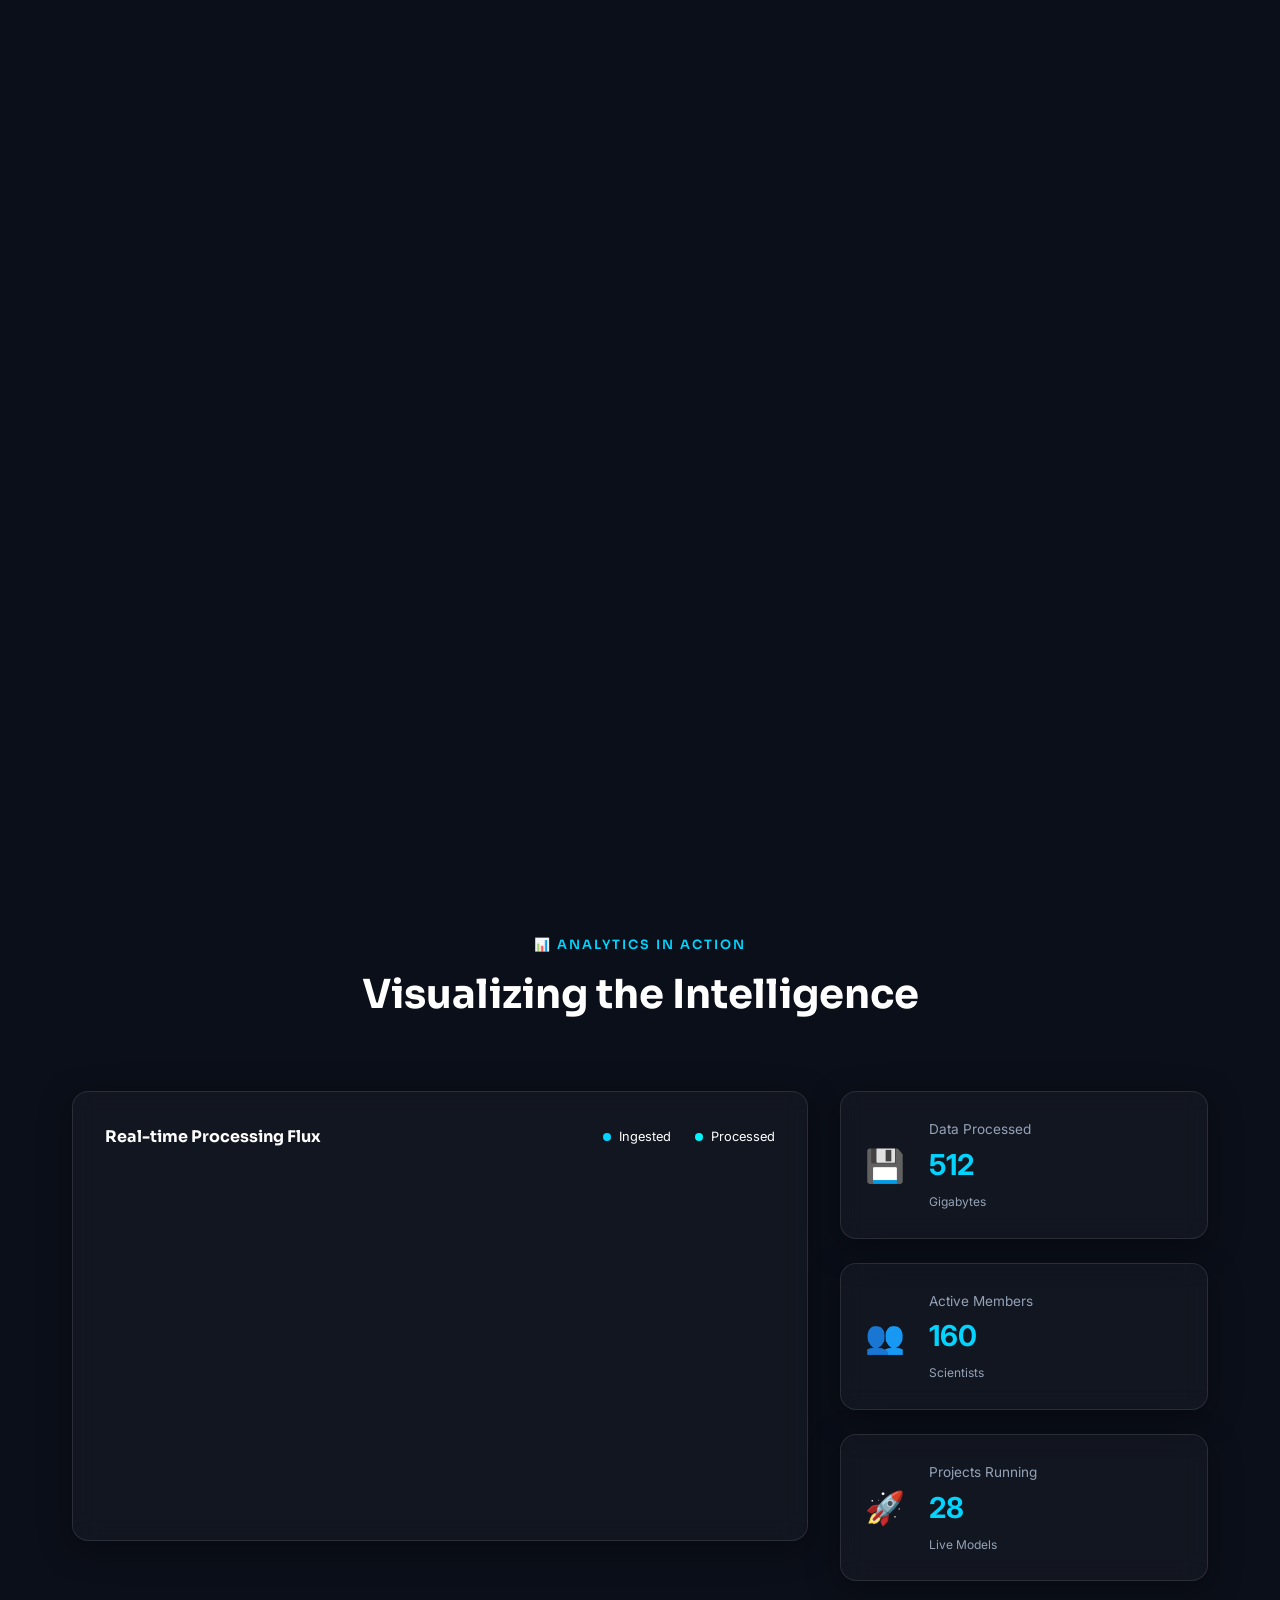
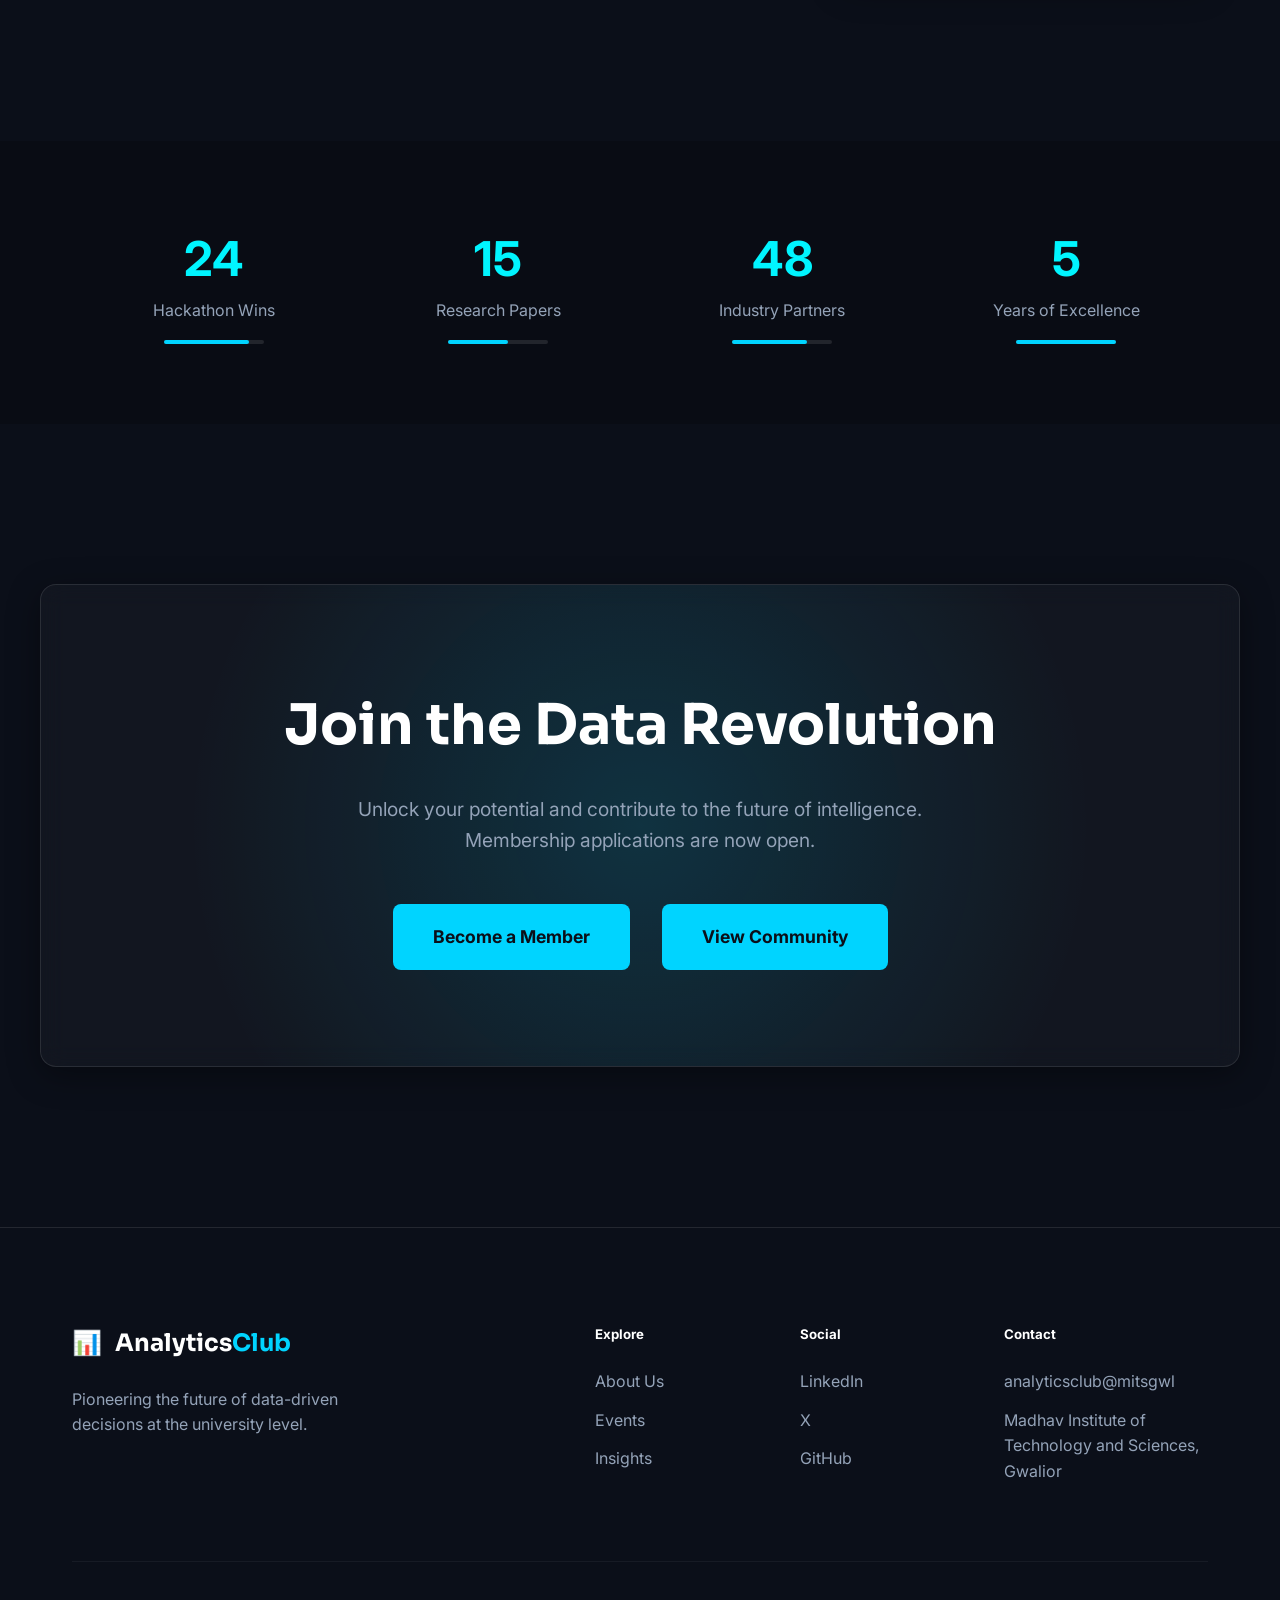
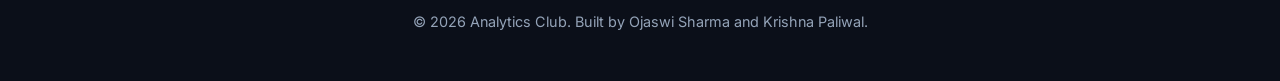
==== commit e05edfc4: "removed the scroll to explore  container in the index page" ====
--- a/index.html
+++ b/index.html
@@ -69,13 +69,13 @@
                     </div>
                 </div>
 
-                <div class="scroll-indicator">
+                <!-- <div class="scroll-indicator">
                     <div class="mouse">
                         <div class="wheel"></div>
                     </div>
                     <span>Scroll to Explore</span>
                 </div>
-            </div>
+            </div> -->
         </section>
 
         <!-- About Section -->
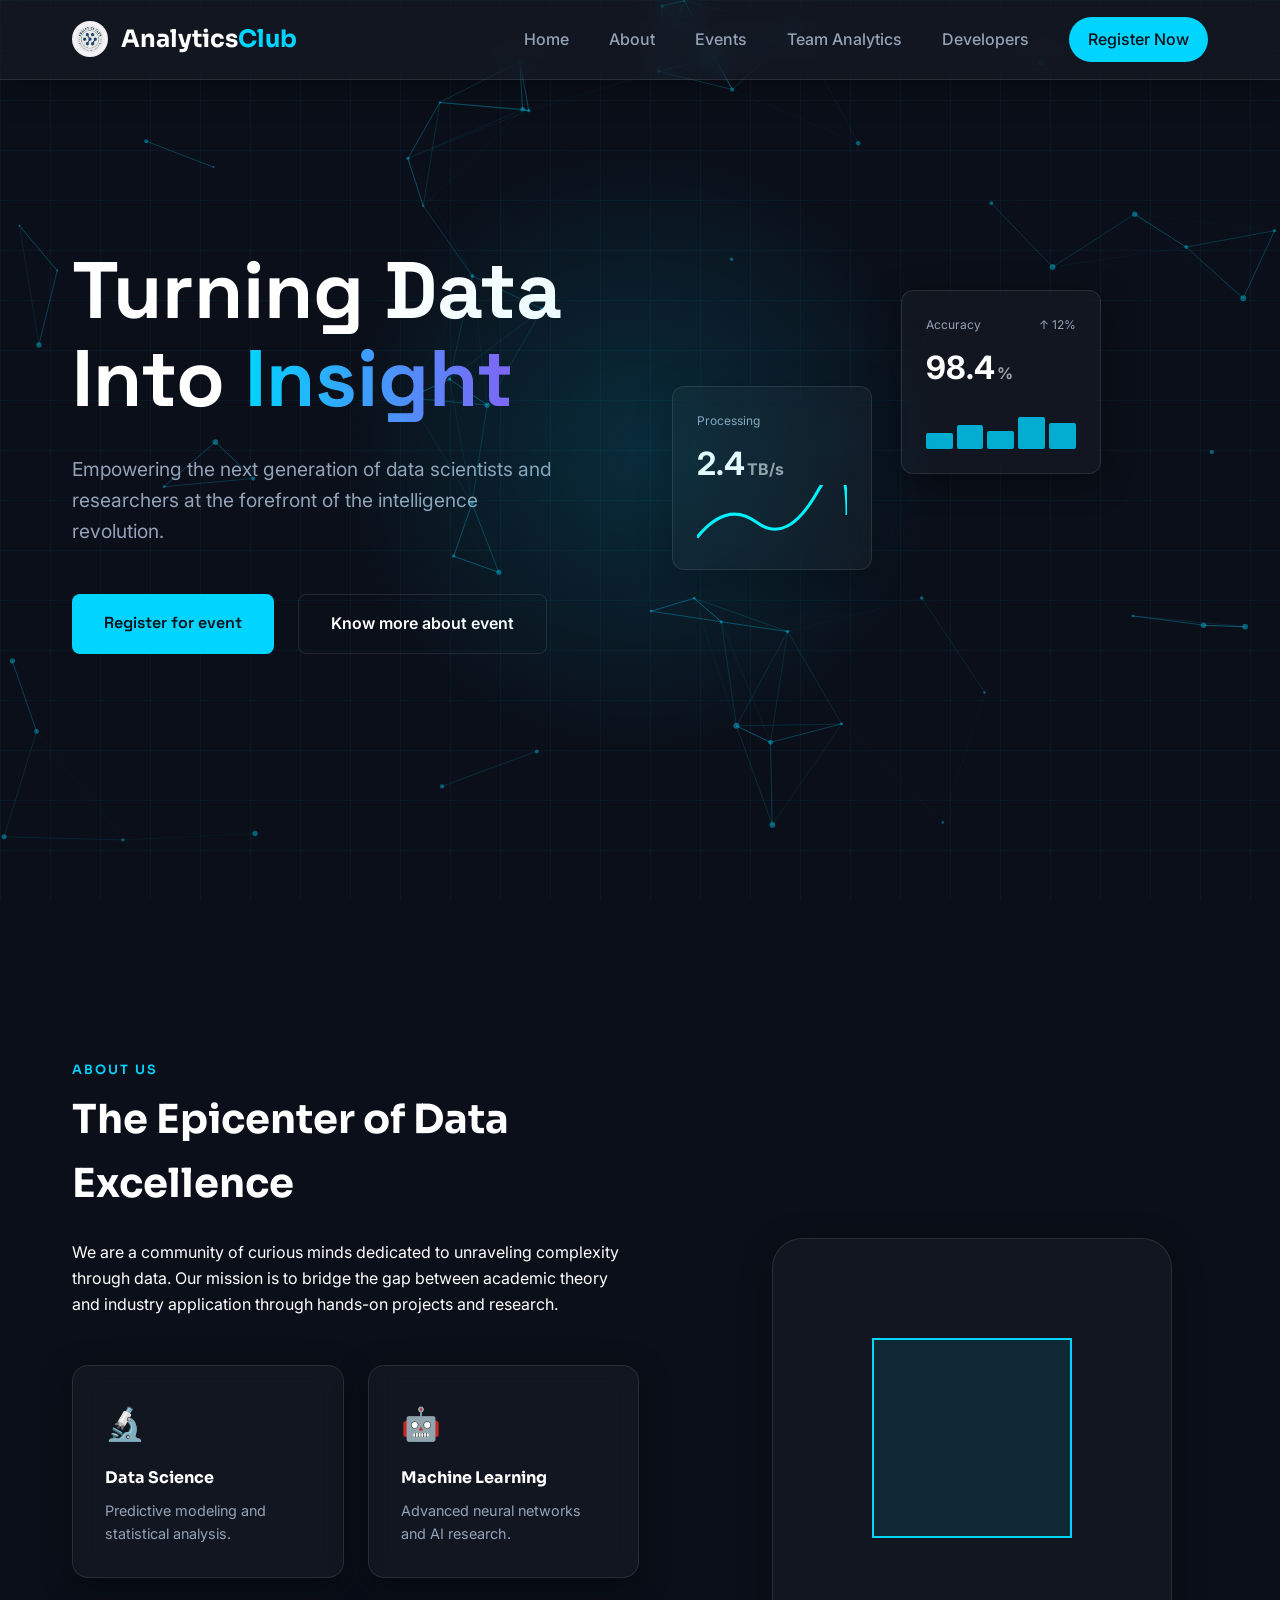
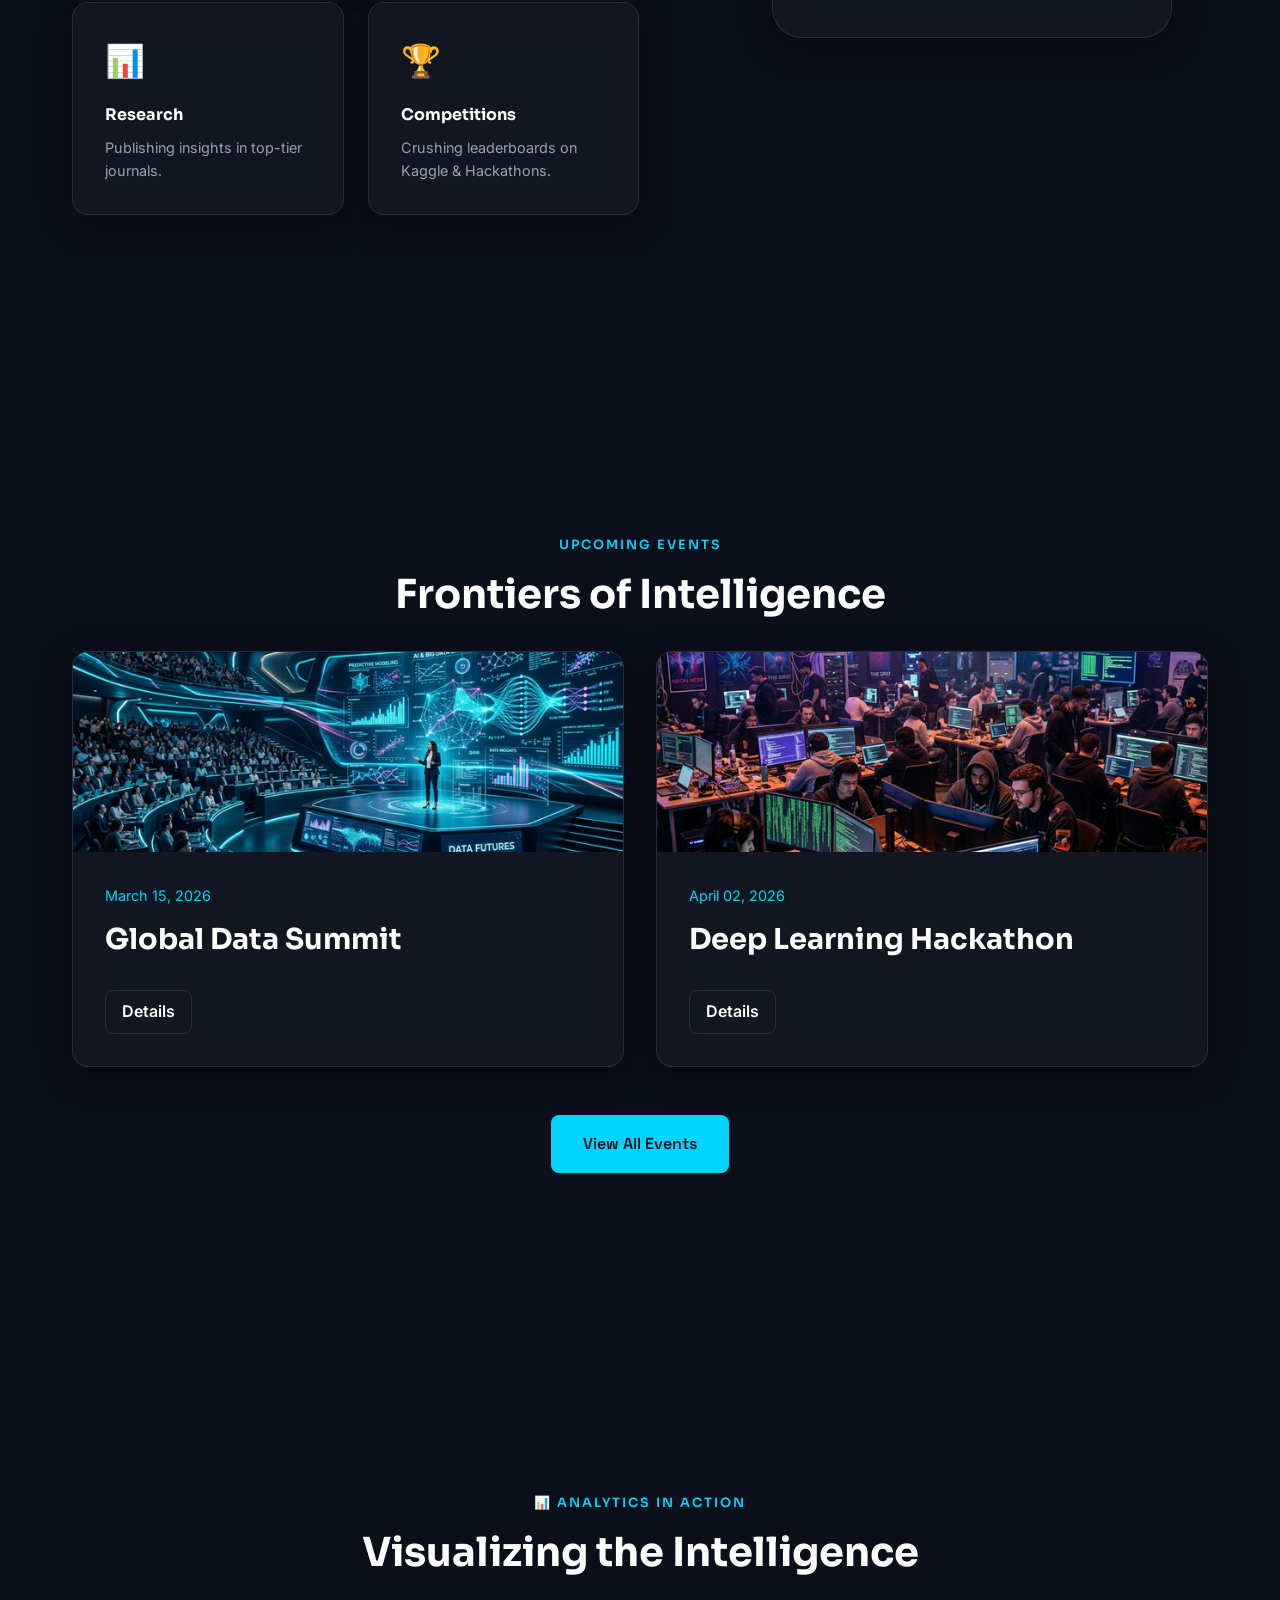
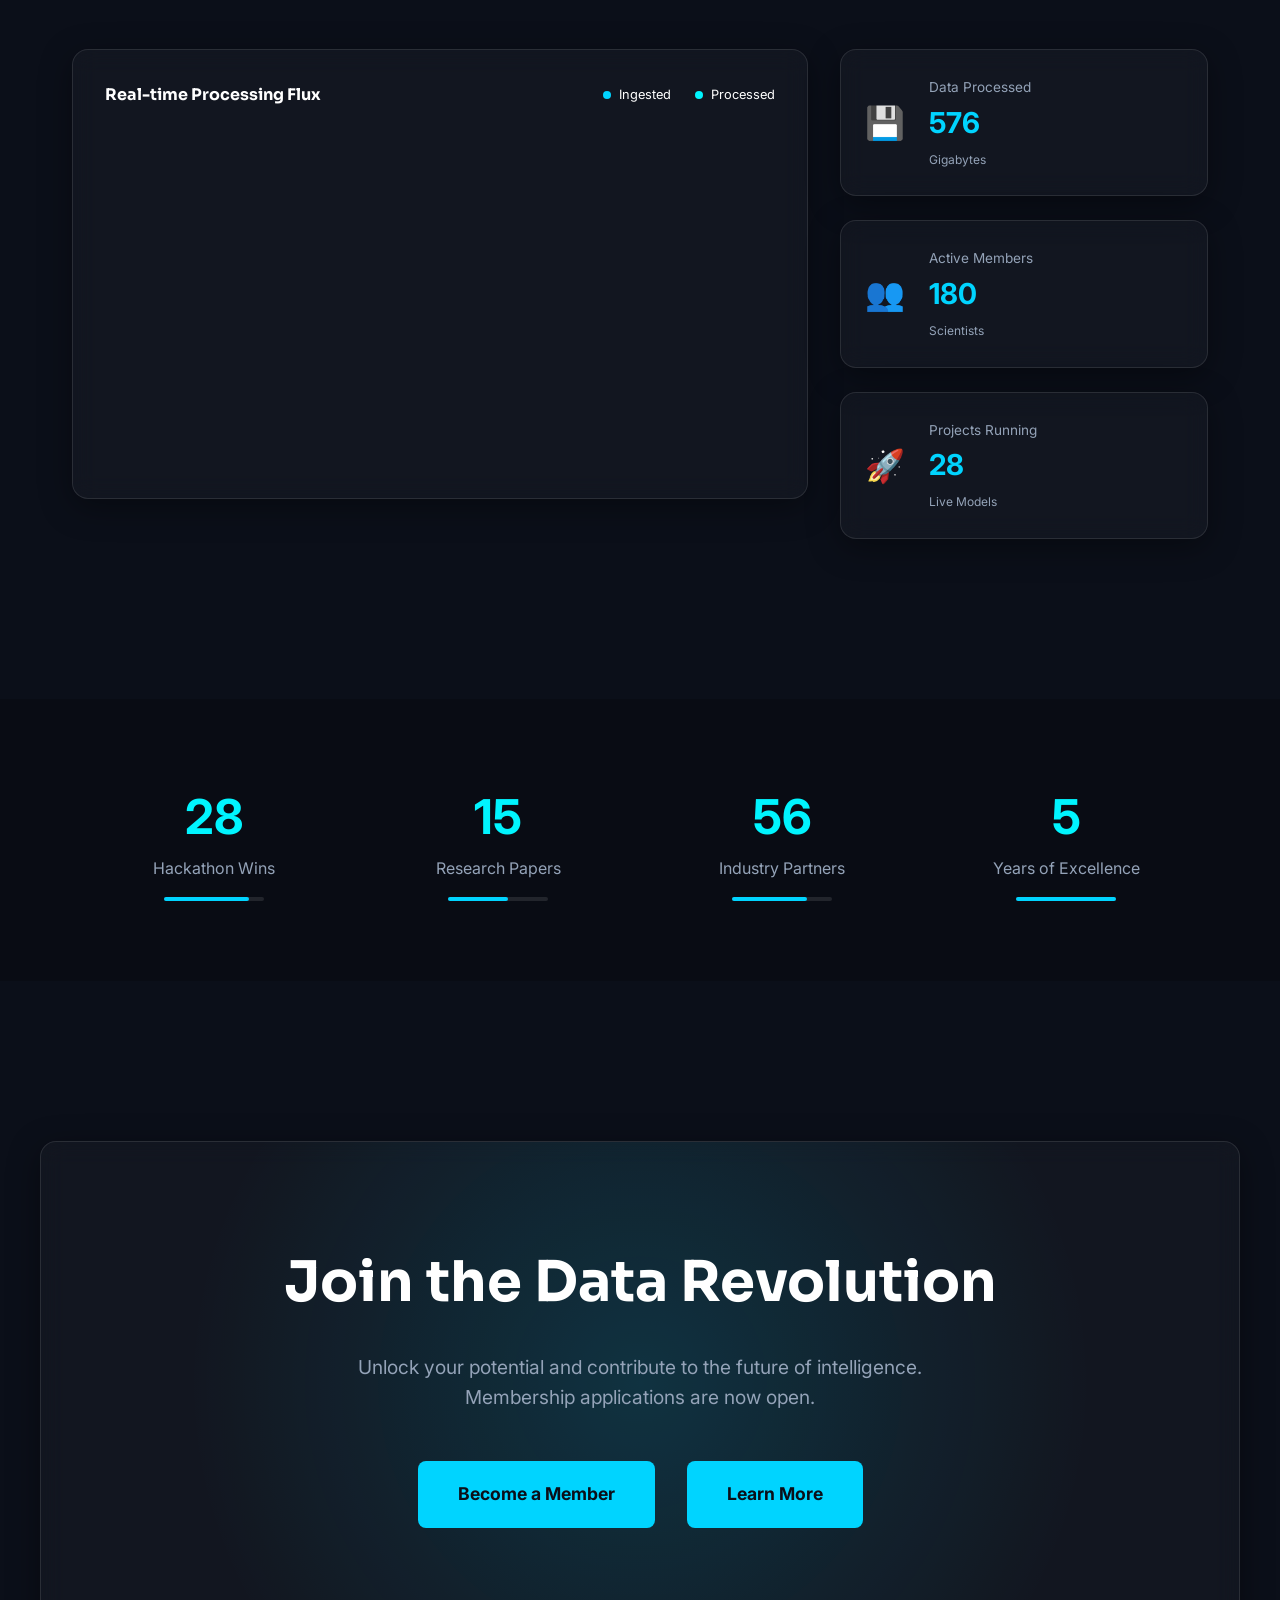
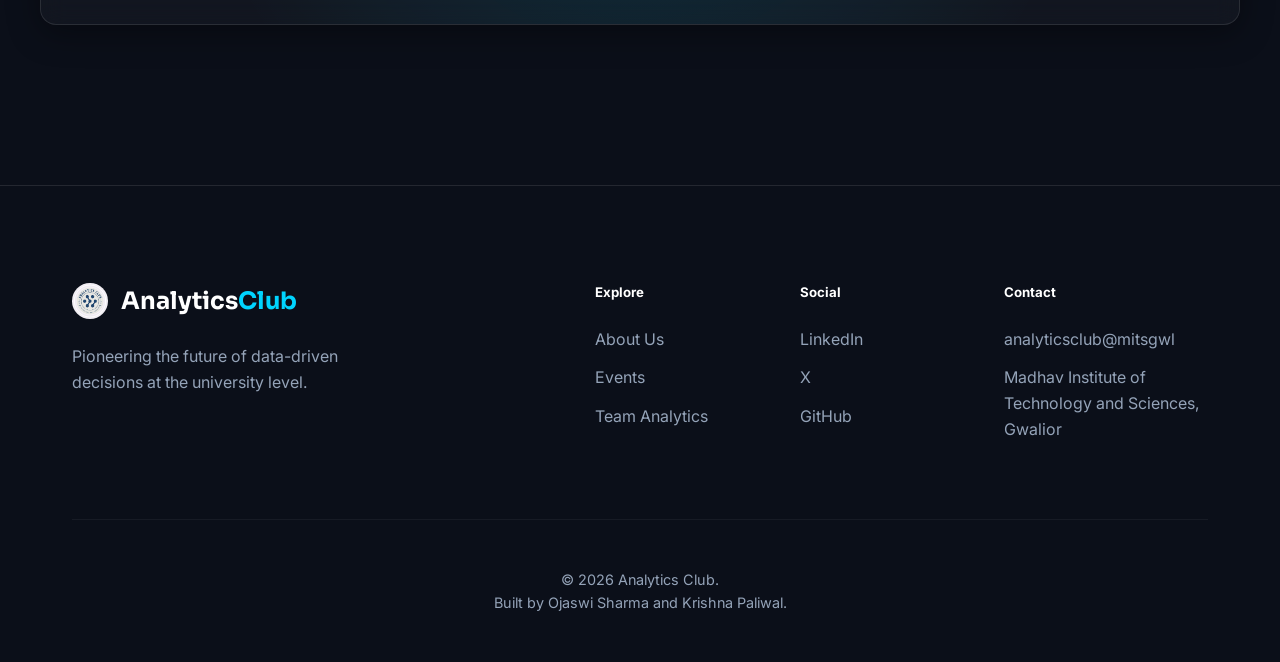
==== commit 7bfc9454: "Added developers page and improved event page" ====
--- a/index.html
+++ b/index.html
@@ -16,6 +16,16 @@
 </head>
 
 <body class="deep-analytics">
+    <!-- PRELOADER -->
+    <!-- <div id="preloader">
+        <div class="loader-content">
+            <div class="logo-spinner">📊</div>
+            <div class="progress-bar">
+                <div class="progress"></div>
+            </div>
+        </div>
+    </div> -->
+
     <!-- Cursor Spotlight Effect -->
     <div id="cursor-glow"></div>
 
@@ -34,8 +44,8 @@
                     <p class="hero-subtitle animate-in">Empowering the next generation of data scientists and
                         researchers at the forefront of the intelligence revolution.</p>
                     <div class="hero-actions animate-in">
-                        <a href="https://forms.gle/pEEcrRnrTD1Wa6WbA" class="btn-primary" target="_blank">Register for event</a>
-                        <a href="events.html" class="btn-secondary">Know more about Events</a>
+                        <a href="https://forms.gle/pEEcrRnrTD1Wa6WbA" class="btn-primary">Register for event</a>
+                        <a href="events.html" class="btn-secondary">Know more about event</a>
                     </div>
                 </div>
 
@@ -74,8 +84,8 @@
                         <div class="wheel"></div>
                     </div>
                     <span>Scroll to Explore</span>
-                </div>
-            </div> -->
+                </div> -->
+            </div>
         </section>
 
         <!-- About Section -->
@@ -113,7 +123,6 @@
                 </div>
                 <div class="about-visual reveal-right">
                     <div class="visual-wrapper glass">
-                        <!-- Dynamic Analytics Mesh or Image -->
                         <div class="analytics-cube">
                             <div class="side front"></div>
                             <div class="side back"></div>
@@ -128,64 +137,44 @@
             </div>
         </section>
 
-        <!-- Horizontal Scroll Events Section -->
-        <section id="events" class="horizontal-scroll-container">
-            <div class="sticky-wrapper">
-                <div class="scroll-content">
-                    <div class="section-intro">
-                        <h2 class="section-tag">Events</h2>
-                        <h3 class="section-title">Upcoming Frontiers</h3>
-                    </div>
-                    <div class="event-cards-track">
-                        <!-- Event Card 1 -->
-                        <div class="event-card glass">
-                            <div class="card-img">
-                                <img src="assets/images/event1.jpg" alt="Data Summit">
-                                <div class="card-glow"></div>
-                            </div>
-                            <div class="card-info">
-                                <span class="card-date">March 15, 2026</span>
-                                <h4>Global Data Summit</h4>
-                                <p>Join top industry leaders for a day of intensive workshops and networking.</p>
-                            </div>
-                        </div>
-                        <!-- Event Card 2 -->
-                        <div class="event-card glass">
-                            <div class="card-img">
-                                <img src="assets/images/event2.jpg" alt="Hackathon">
-                                <div class="card-glow"></div>
-                            </div>
-                            <div class="card-info">
-                                <span class="card-date">April 02, 2026</span>
-                                <h4>Deep Learning Hackathon</h4>
-                                <p>48 hours of non-stop building. $10k in prizes for the most innovative models.</p>
-                            </div>
-                        </div>
-                        <!-- Event Card 3 -->
-                        <div class="event-card glass">
-                            <div class="card-img">
-                                <img src="assets/images/event3.jpg" alt="ML Workshop">
-                                <div class="card-glow"></div>
-                            </div>
-                            <div class="card-info">
-                                <span class="card-date">May 10, 2026</span>
-                                <h4>MLOps Masterclass</h4>
-                                <p>Scaling intelligence from notebook to production at enterprise scale.</p>
-                            </div>
-                        </div>
-                        <!-- Event Card 4 -->
-                        <div class="event-card glass">
-                            <div class="card-img">
-                                <img src="assets/images/event4.jpg" alt="Research Night">
-                                <div class="card-glow"></div>
-                            </div>
-                            <div class="card-info">
-                                <span class="card-date">June 05, 2026</span>
-                                <h4>AI Research Symposium</h4>
-                                <p>Present your findings to the faculty and win publication sponsorship.</p>
-                            </div>
-                        </div>
-                    </div>
+        <!-- Horizontal Scroll Events Section (Summary for Index) -->
+        <section id="events-grid" class="analytics-section">
+            <div class="container">
+                <div class="section-header center">
+                    <h2 class="section-tag">Upcoming Events</h2>
+                    <h3 class="section-title">Frontiers of Intelligence</h3>
+                </div>
+                <div class="event-cards-track"
+                    style="display: grid; grid-template-columns: repeat(auto-fit, minmax(300px, 1fr)); gap: 2rem;">
+                    <!-- Event Summary 1 -->
+                    <div class="event-card glass" style="min-width: 0; height: auto;">
+                        <div class="card-img" style="height: 200px;">
+                            <img src="assets/images/event1.jpg" alt="Data Summit">
+                            <div class="card-glow"></div>
+                        </div>
+                        <div class="card-info">
+                            <span class="card-date">March 15, 2026</span>
+                            <h4>Global Data Summit</h4>
+                            <a href="events.html" class="btn-secondary"
+                                style="margin-top: 1rem; padding: 0.5rem 1rem;">Details</a>
+                        </div>
+                    </div>
+                    <!-- Event Summary 2 -->
+                    <div class="event-card glass" style="min-width: 0; height: auto;">
+                        <div class="card-img" style="height: 200px;">
+                            <img src="assets/images/event2.jpg" alt="Hackathon">
+                            <div class="card-glow"></div>
+                        </div>
+                        <div class="card-info">
+                            <span class="card-date">April 02, 2026</span>
+                            <h4>Deep Learning Hackathon</h4>
+                            <a href="events.html" class="btn-secondary"
+                                style="margin-top: 1rem; padding: 0.5rem 1rem;">Details</a>
+                        </div>
+                    </div>
+                </div>
+                <div class="center" style="margin-top: 3rem;">
+                    <a href="events.html" class="btn-primary">View All Events</a>
                 </div>
             </div>
         </section>
@@ -286,8 +275,8 @@
                 <p class="reveal-up">Unlock your potential and contribute to the future of intelligence. Membership
                     applications are now open.</p>
                 <div class="cta-btns reveal-up">
-                    <a href="#" class="btn-primary-glowing">Become a Member</a>
-                    <a href="#" class="btn-primary-glowing">View Community</a>
+                    <a href="register.html" class="btn-primary-glowing">Become a Member</a>
+                    <a href="about.html" class="btn-primary-glowing">Learn More</a>
                 </div>
             </div>
         </section>
--- a/css/global.css
+++ b/css/global.css
@@ -140,6 +140,7 @@
     gap: 0.8rem;
     font-size: 1.5rem;
     z-index: 1001;
+    flex-shrink: 0;
     /* Stay above mobile menu */
 }
 
@@ -152,6 +153,11 @@
     list-style: none;
     gap: 2.5rem;
     align-items: center;
+    flex-wrap: nowrap;
+}
+
+.nav-links li{
+    white-space: nowrap;
 }
 
 .nav-links a {
@@ -205,6 +211,8 @@
     color: var(--bg-deep) !important;
     padding: 0.6rem 1.2rem;
     border-radius: 50px;
+    white-space: nowrap;
+    display: inline-block;
 }
 
 .btn-primary {
@@ -432,4 +440,12 @@
         width: 100%;
         text-align: center;
     }
+}
+
+.logo-icon{
+width:36px;
+height:36px;
+object-fit:cover;
+border-radius: 50%;
+display:block;
 }
--- a/css/home.css
+++ b/css/home.css
@@ -336,10 +336,11 @@
 .scroll-content {
     display: flex;
     align-items: center;
-    padding: 0 10vw;
+    padding: 0 5rem;
     gap: 5vw;
     transition: transform 0.1s linear;
     will-change: transform;
+    max-width: 100vw;
 }
 
 .section-intro {
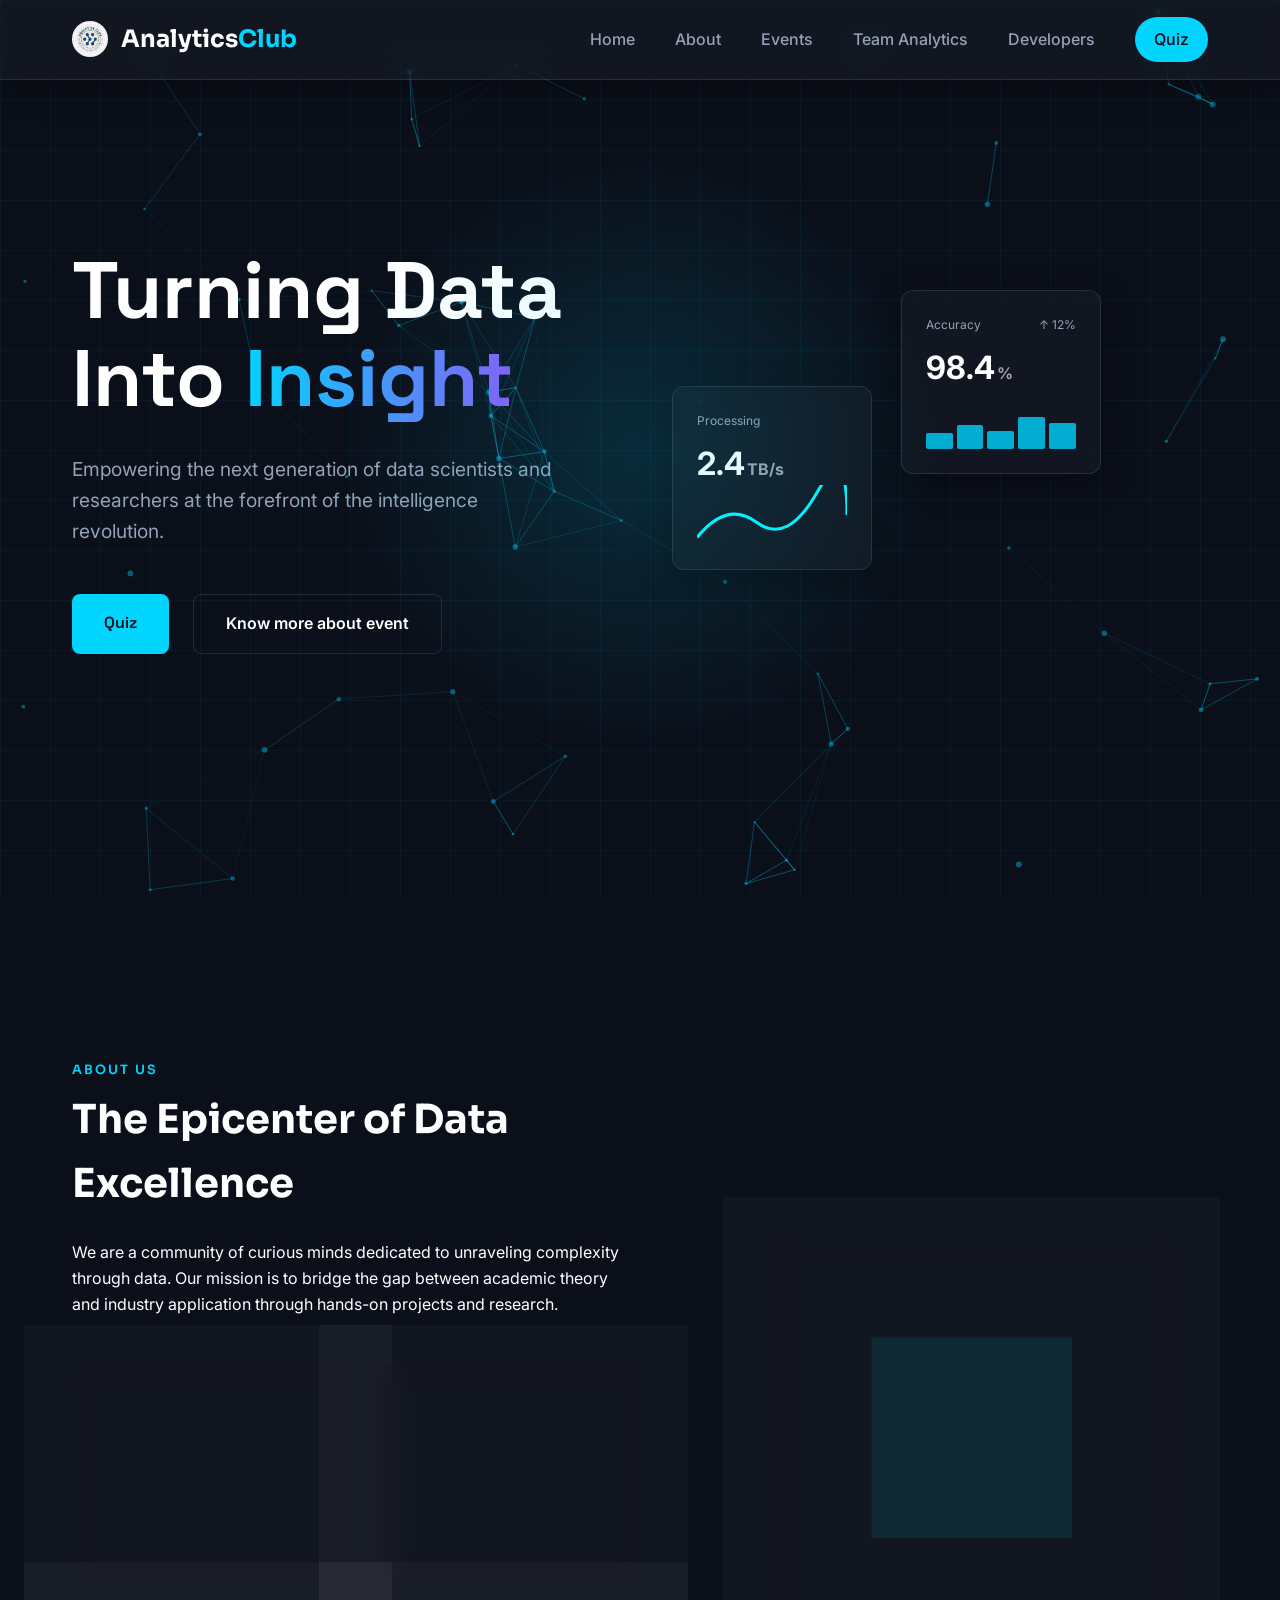
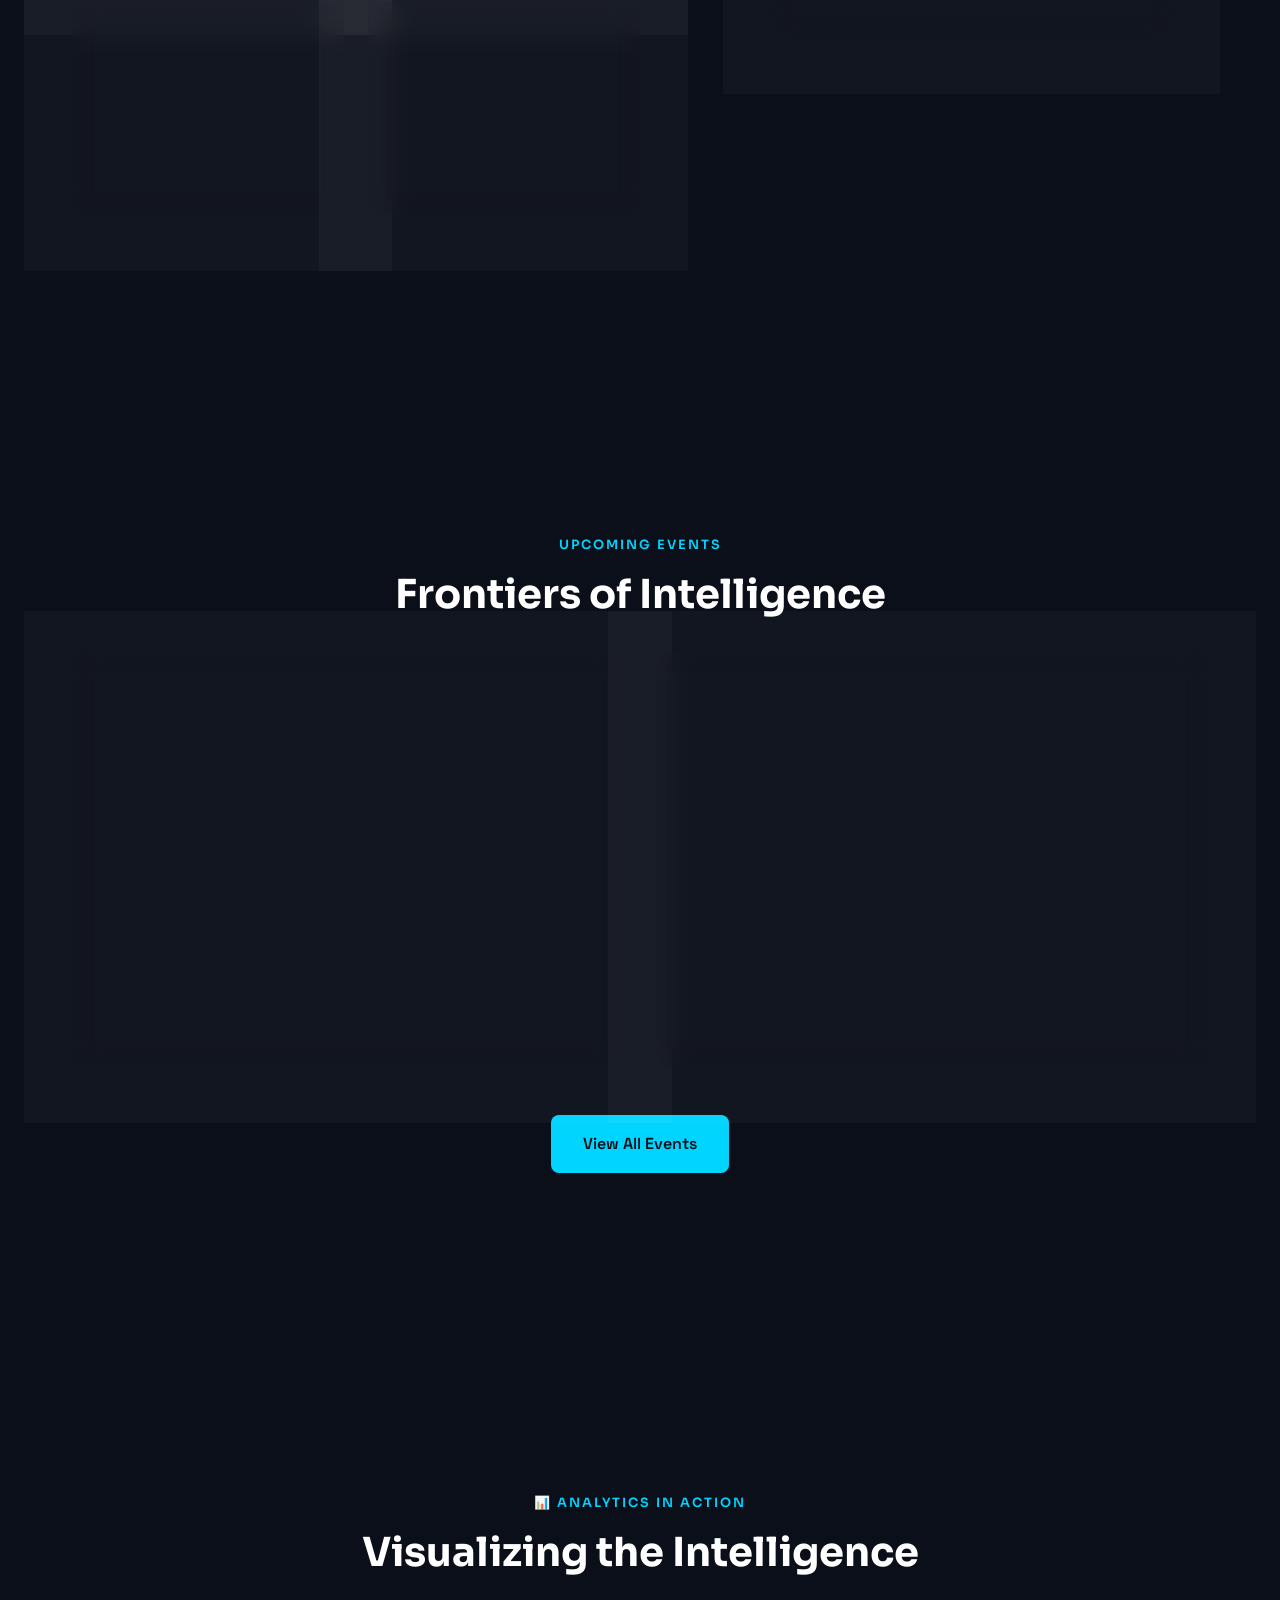
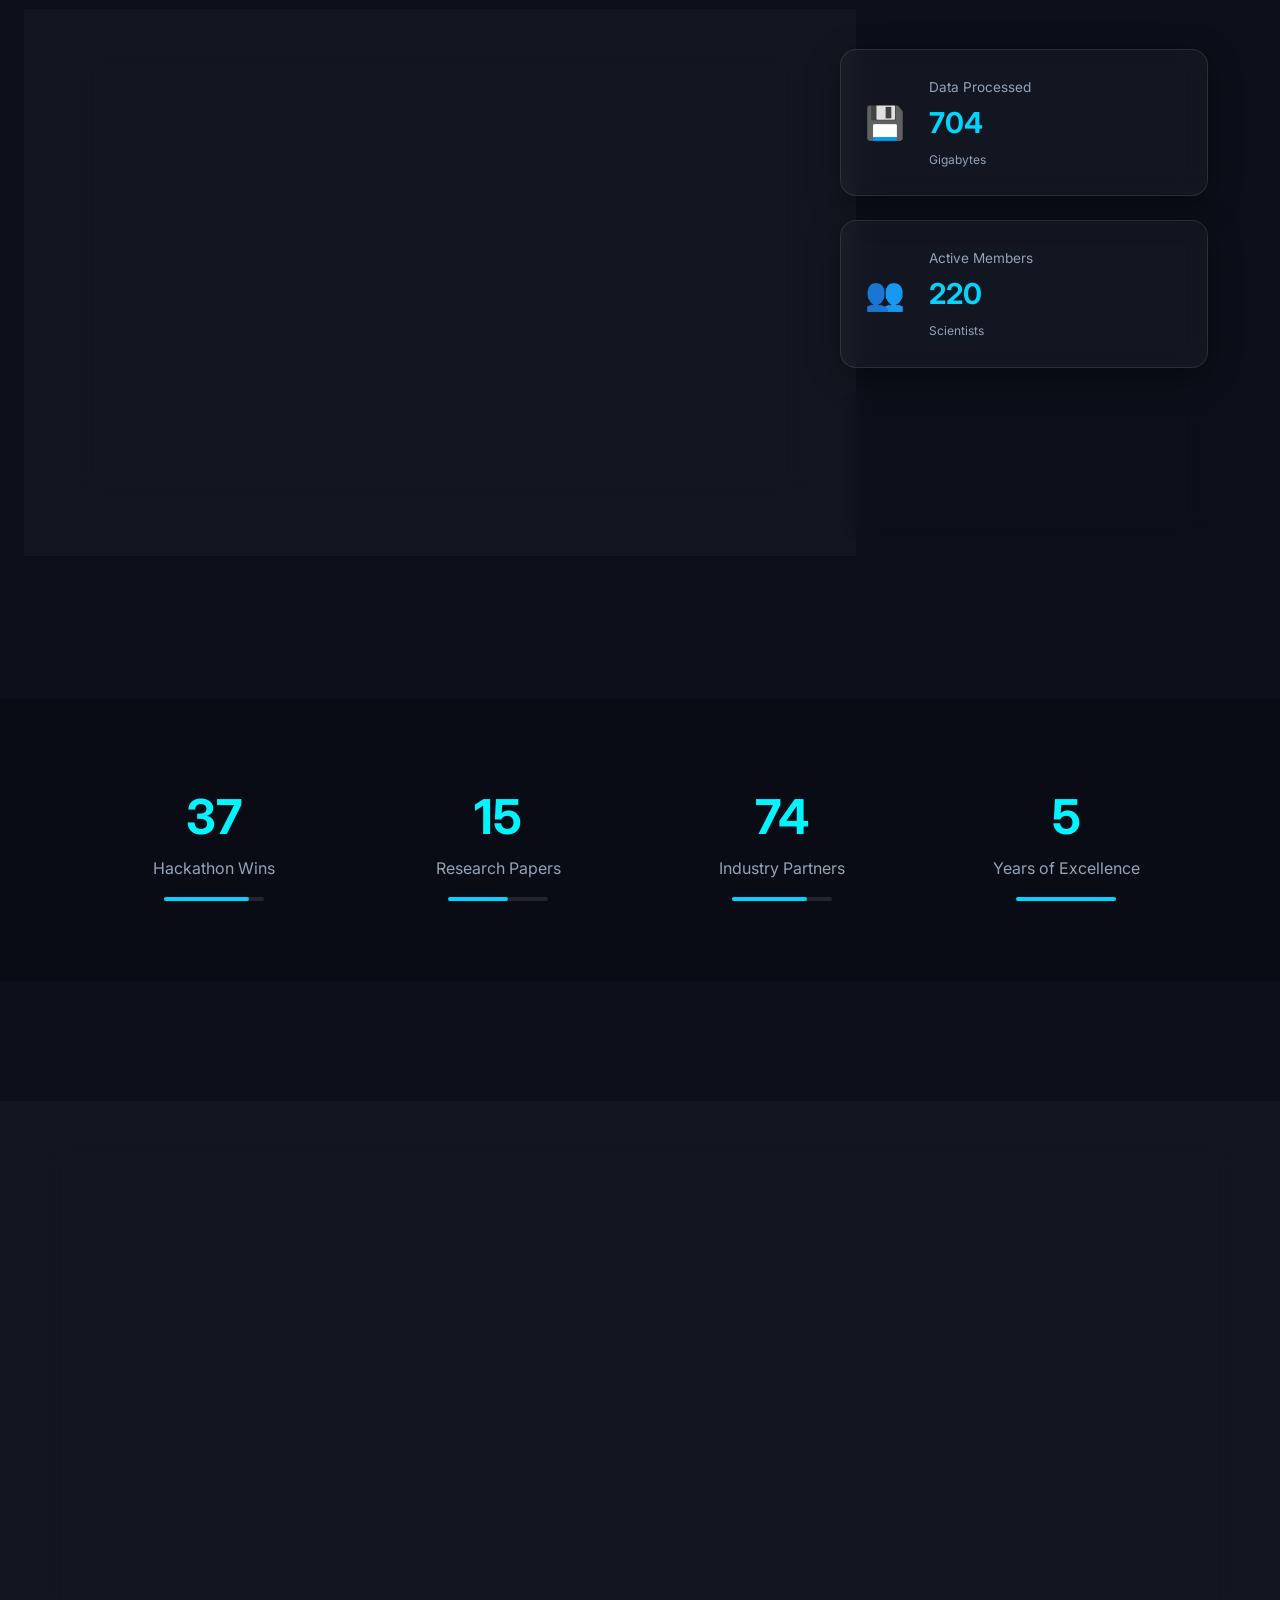
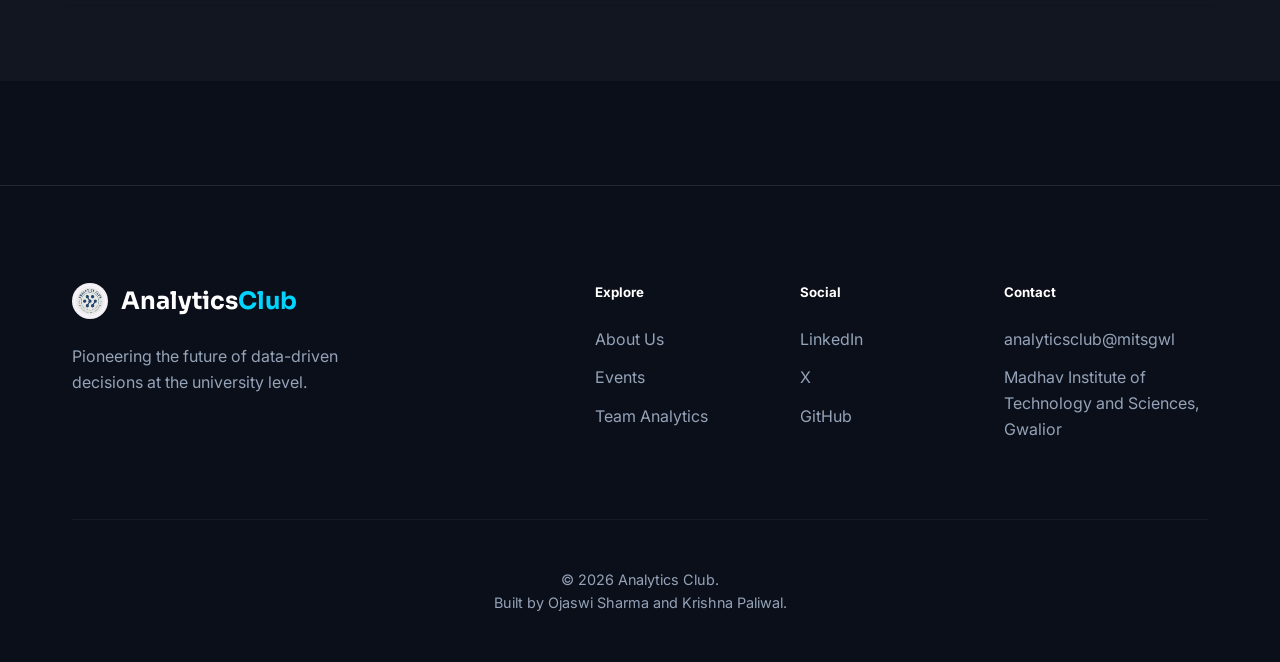
==== commit 7da9445b: "Quiz Deployed" ====
--- a/index.html
+++ b/index.html
@@ -44,7 +44,7 @@
                     <p class="hero-subtitle animate-in">Empowering the next generation of data scientists and
                         researchers at the forefront of the intelligence revolution.</p>
                     <div class="hero-actions animate-in">
-                        <a href="https://forms.gle/pEEcrRnrTD1Wa6WbA" class="btn-primary">Register for event</a>
+                        <a href="/quiz/" class="btn-primary">Quiz</a>
                         <a href="events.html" class="btn-secondary">Know more about event</a>
                     </div>
                 </div>
